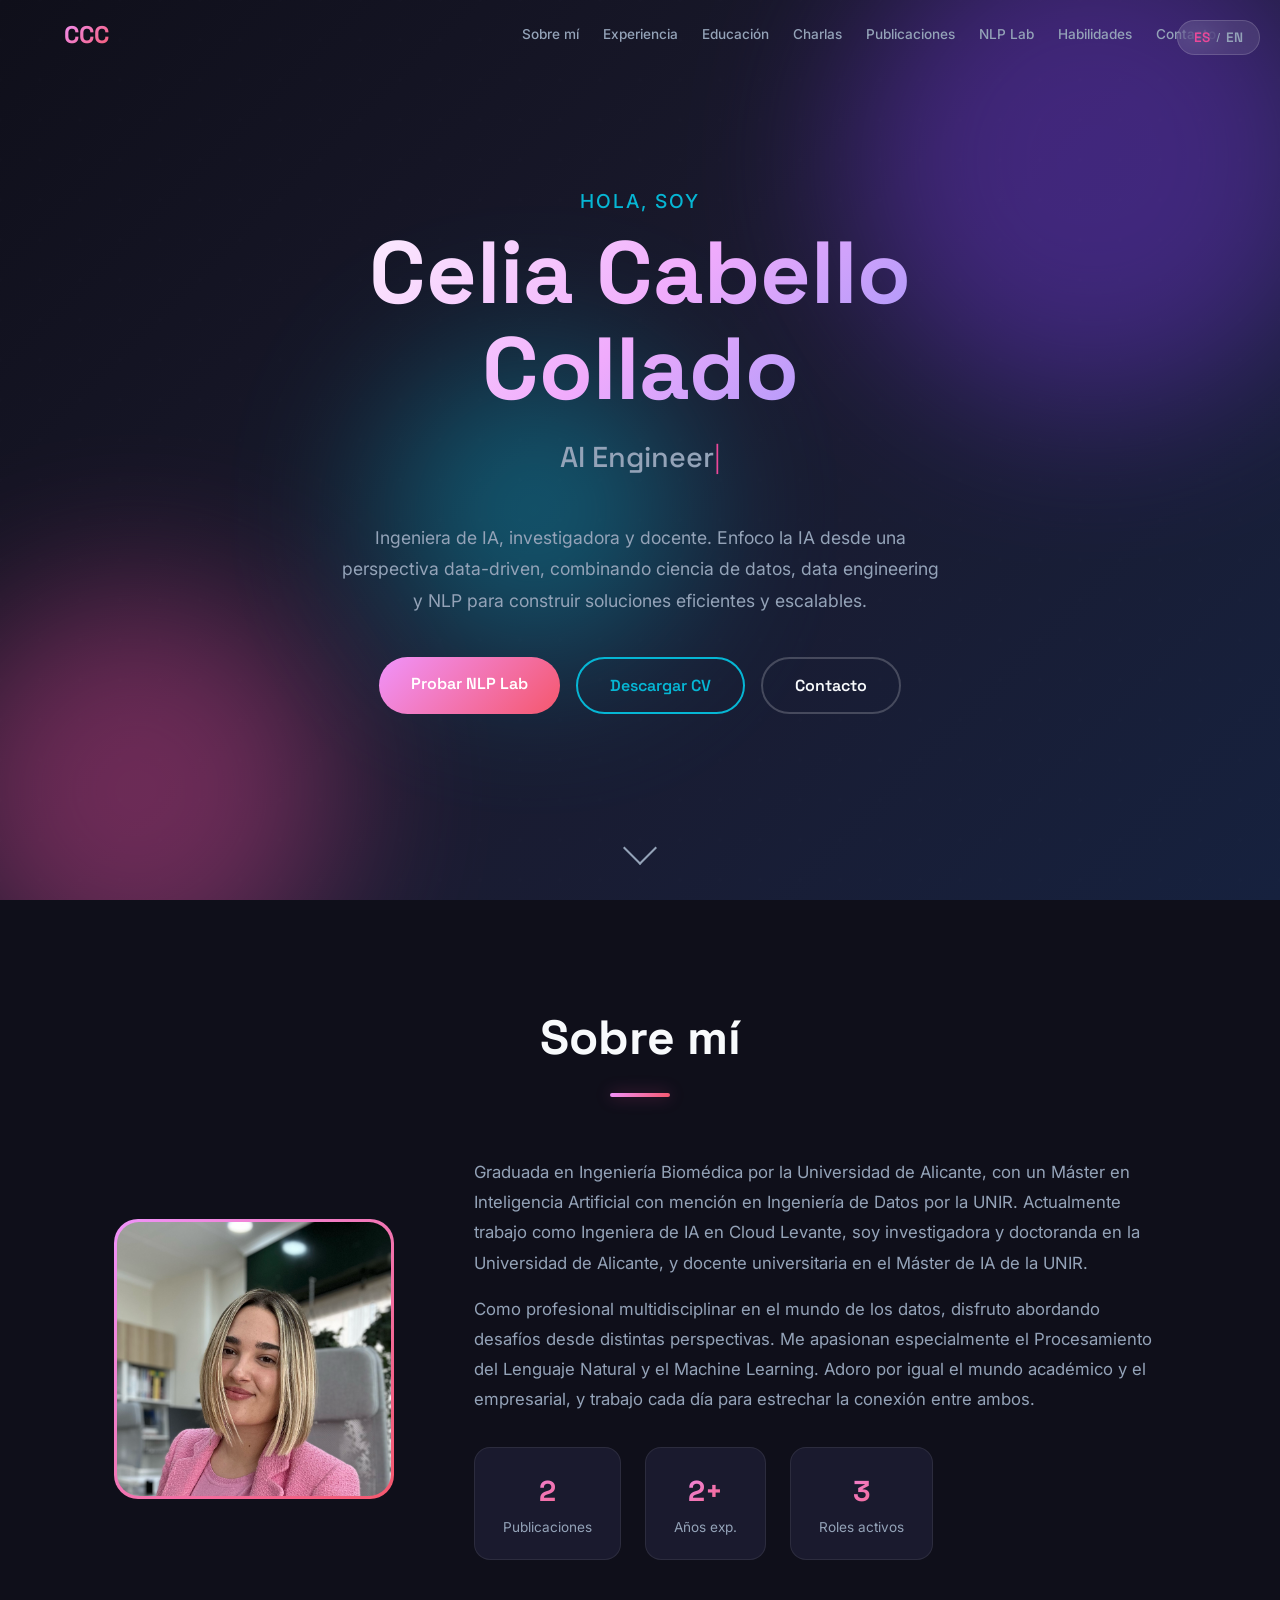
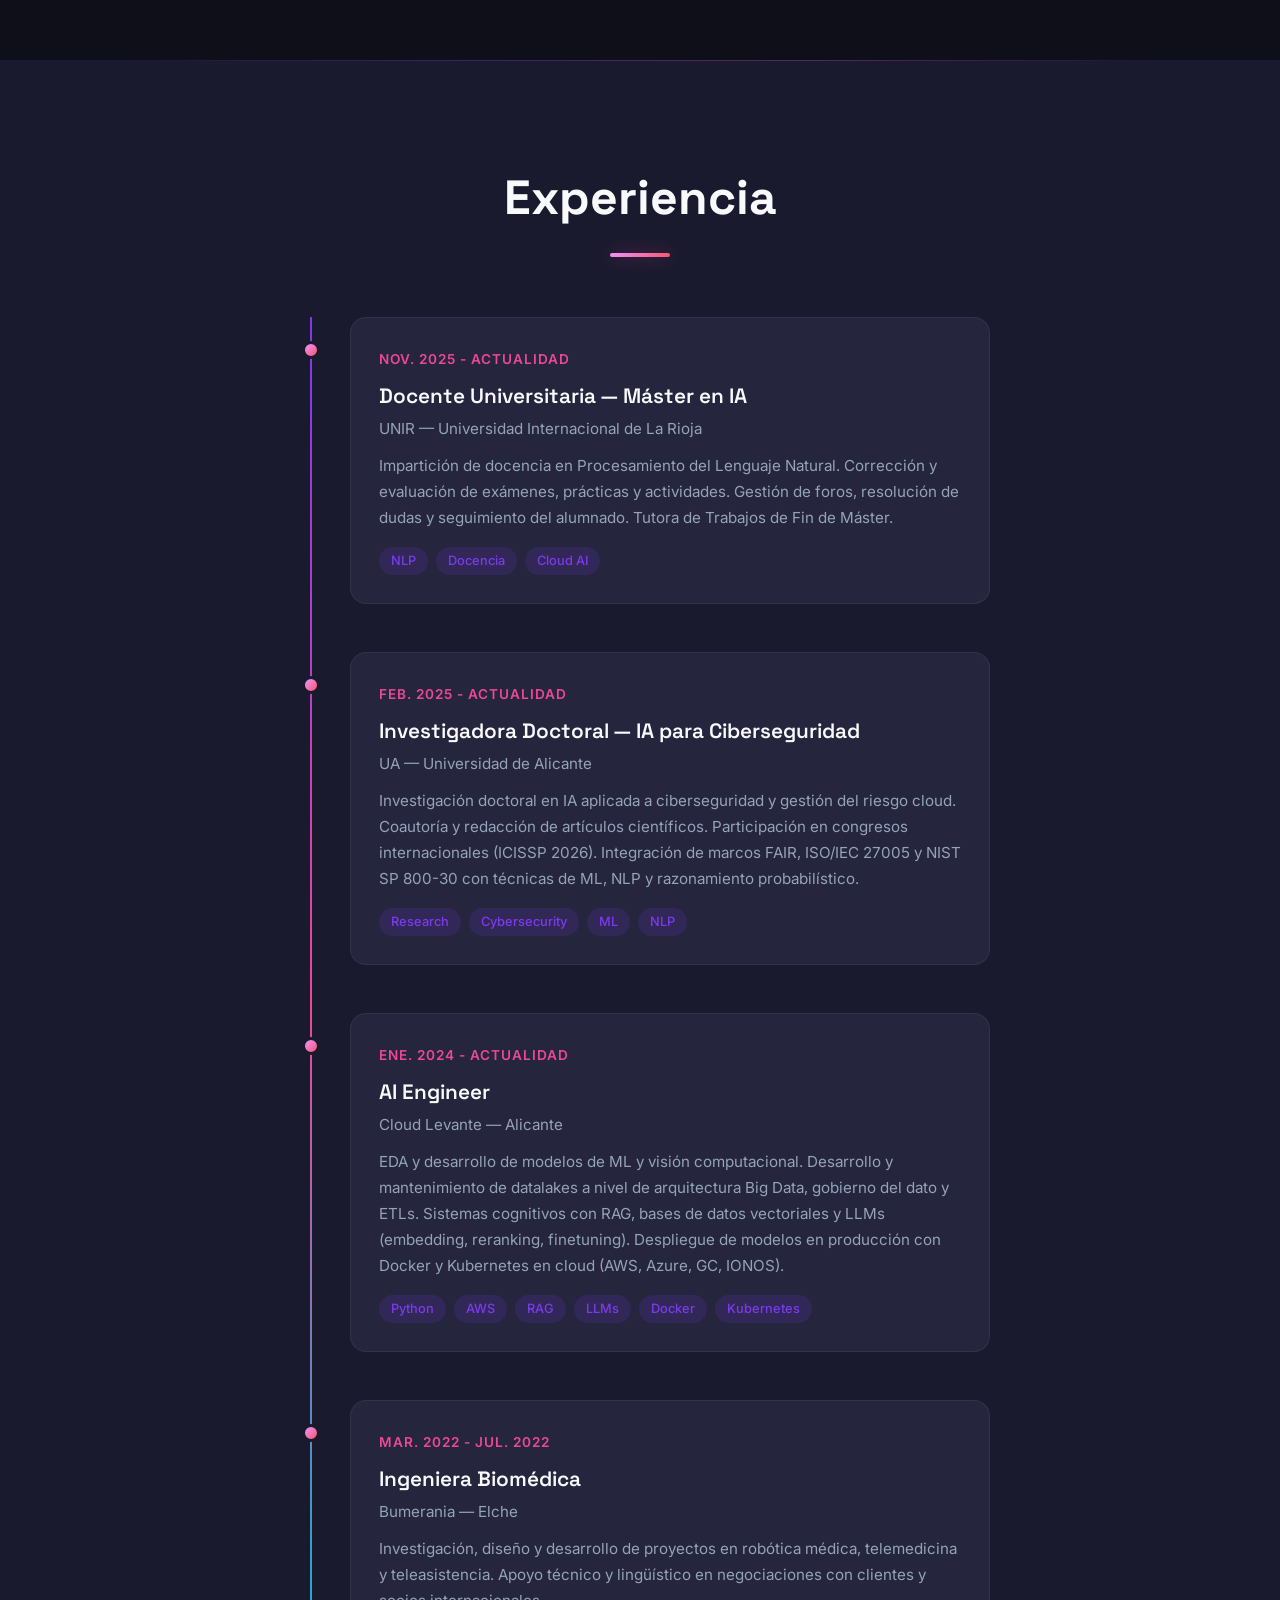
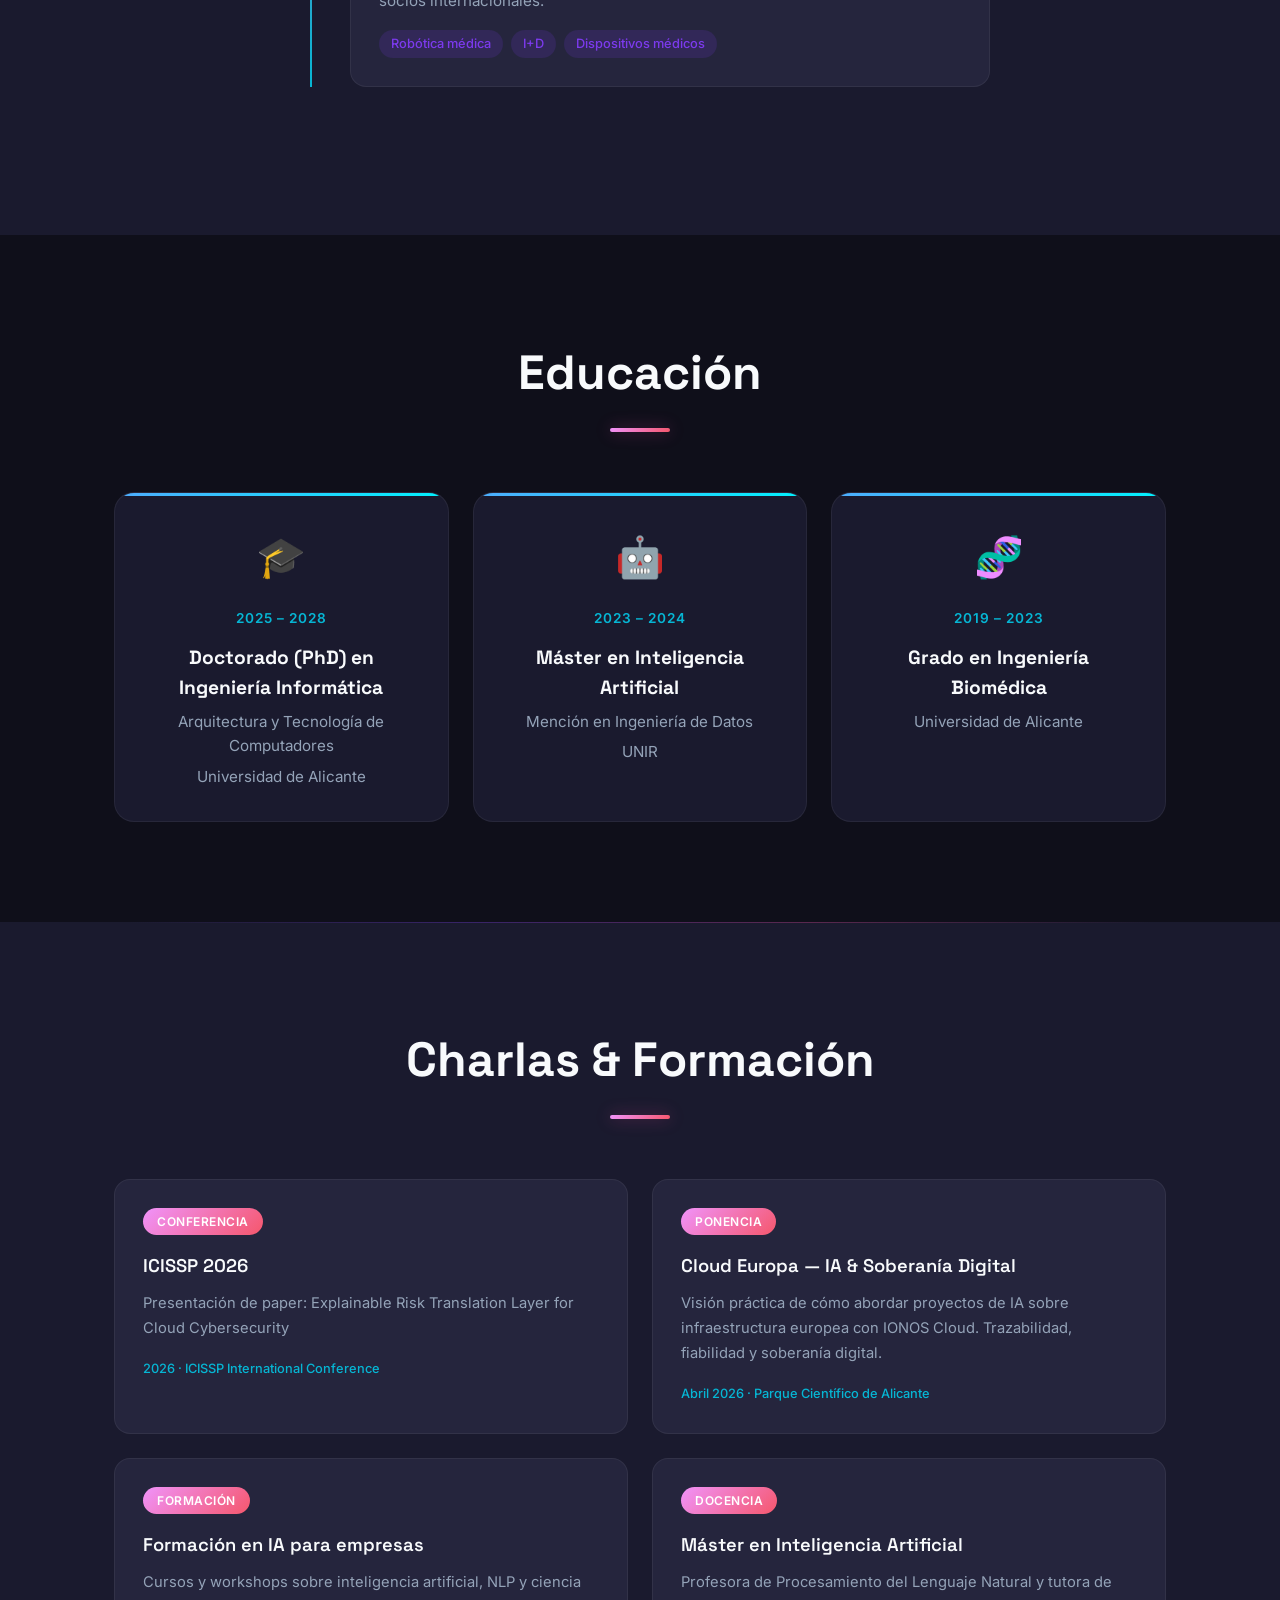
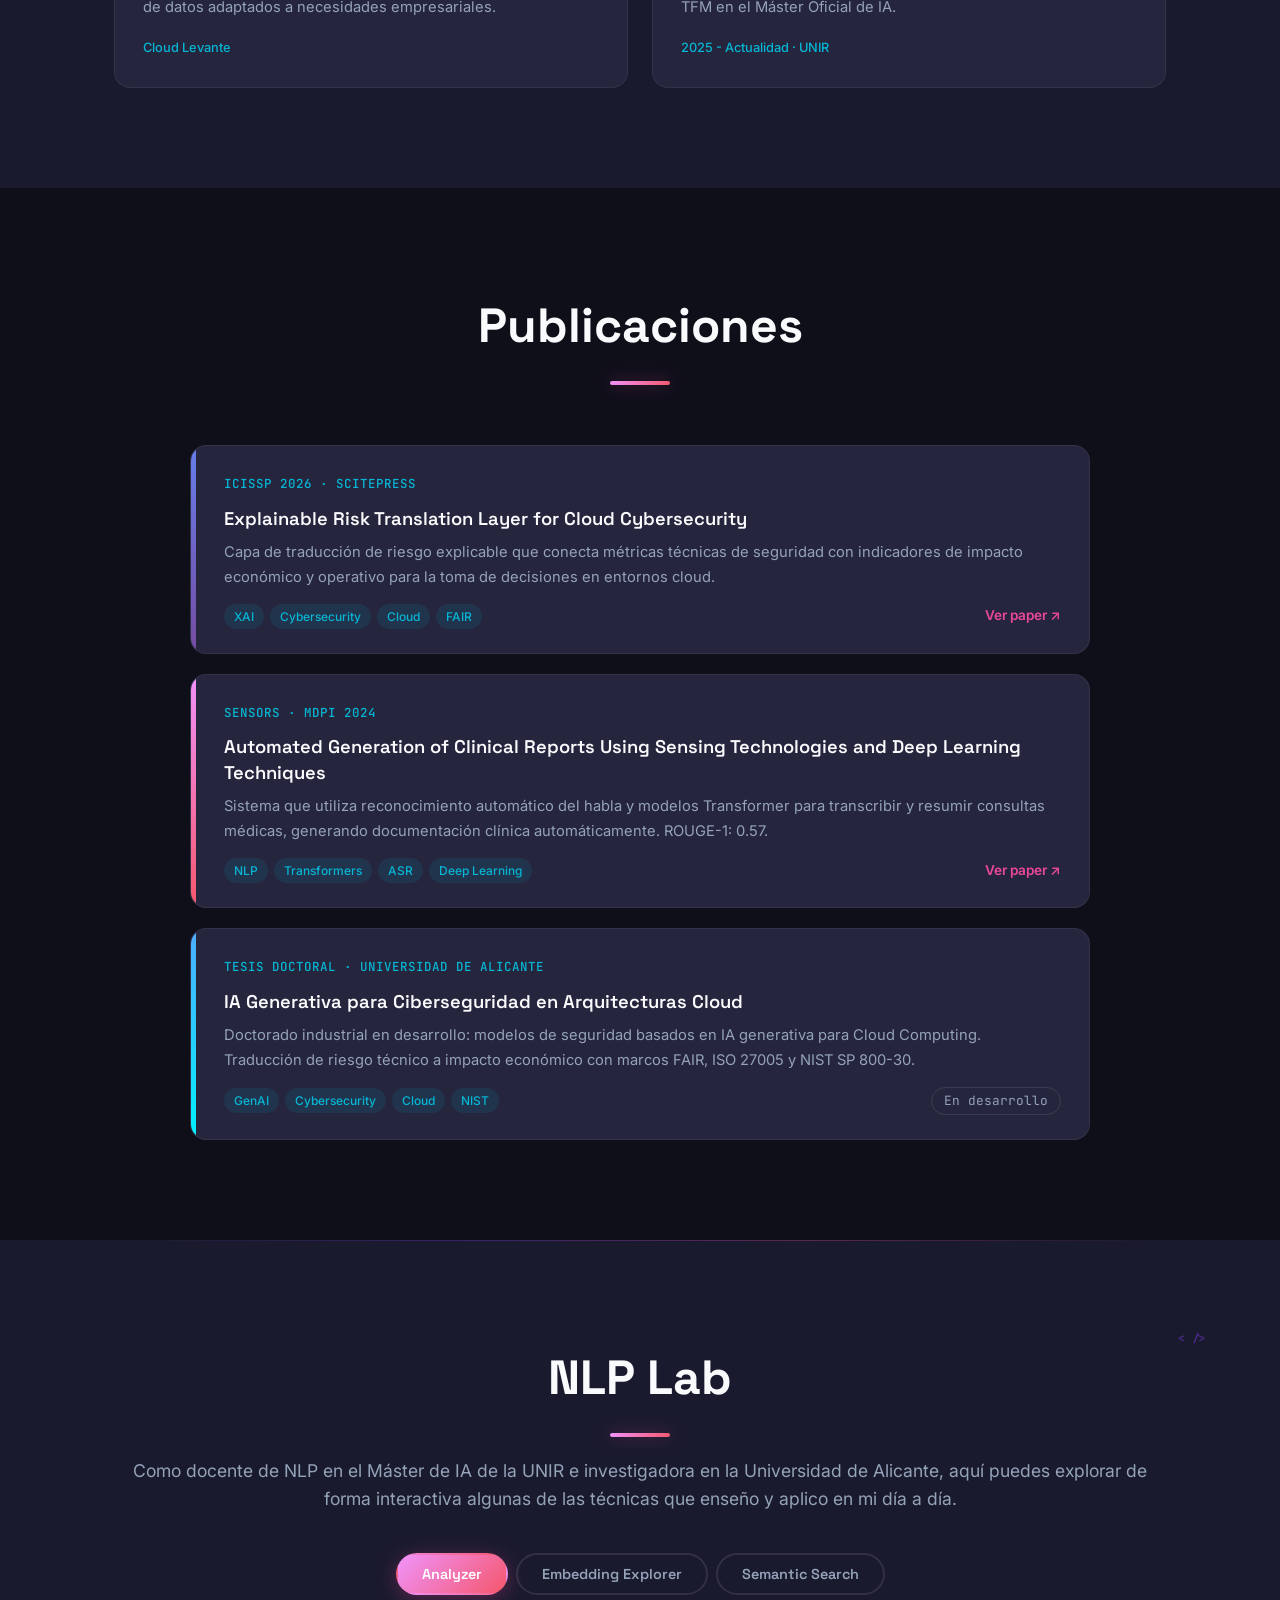
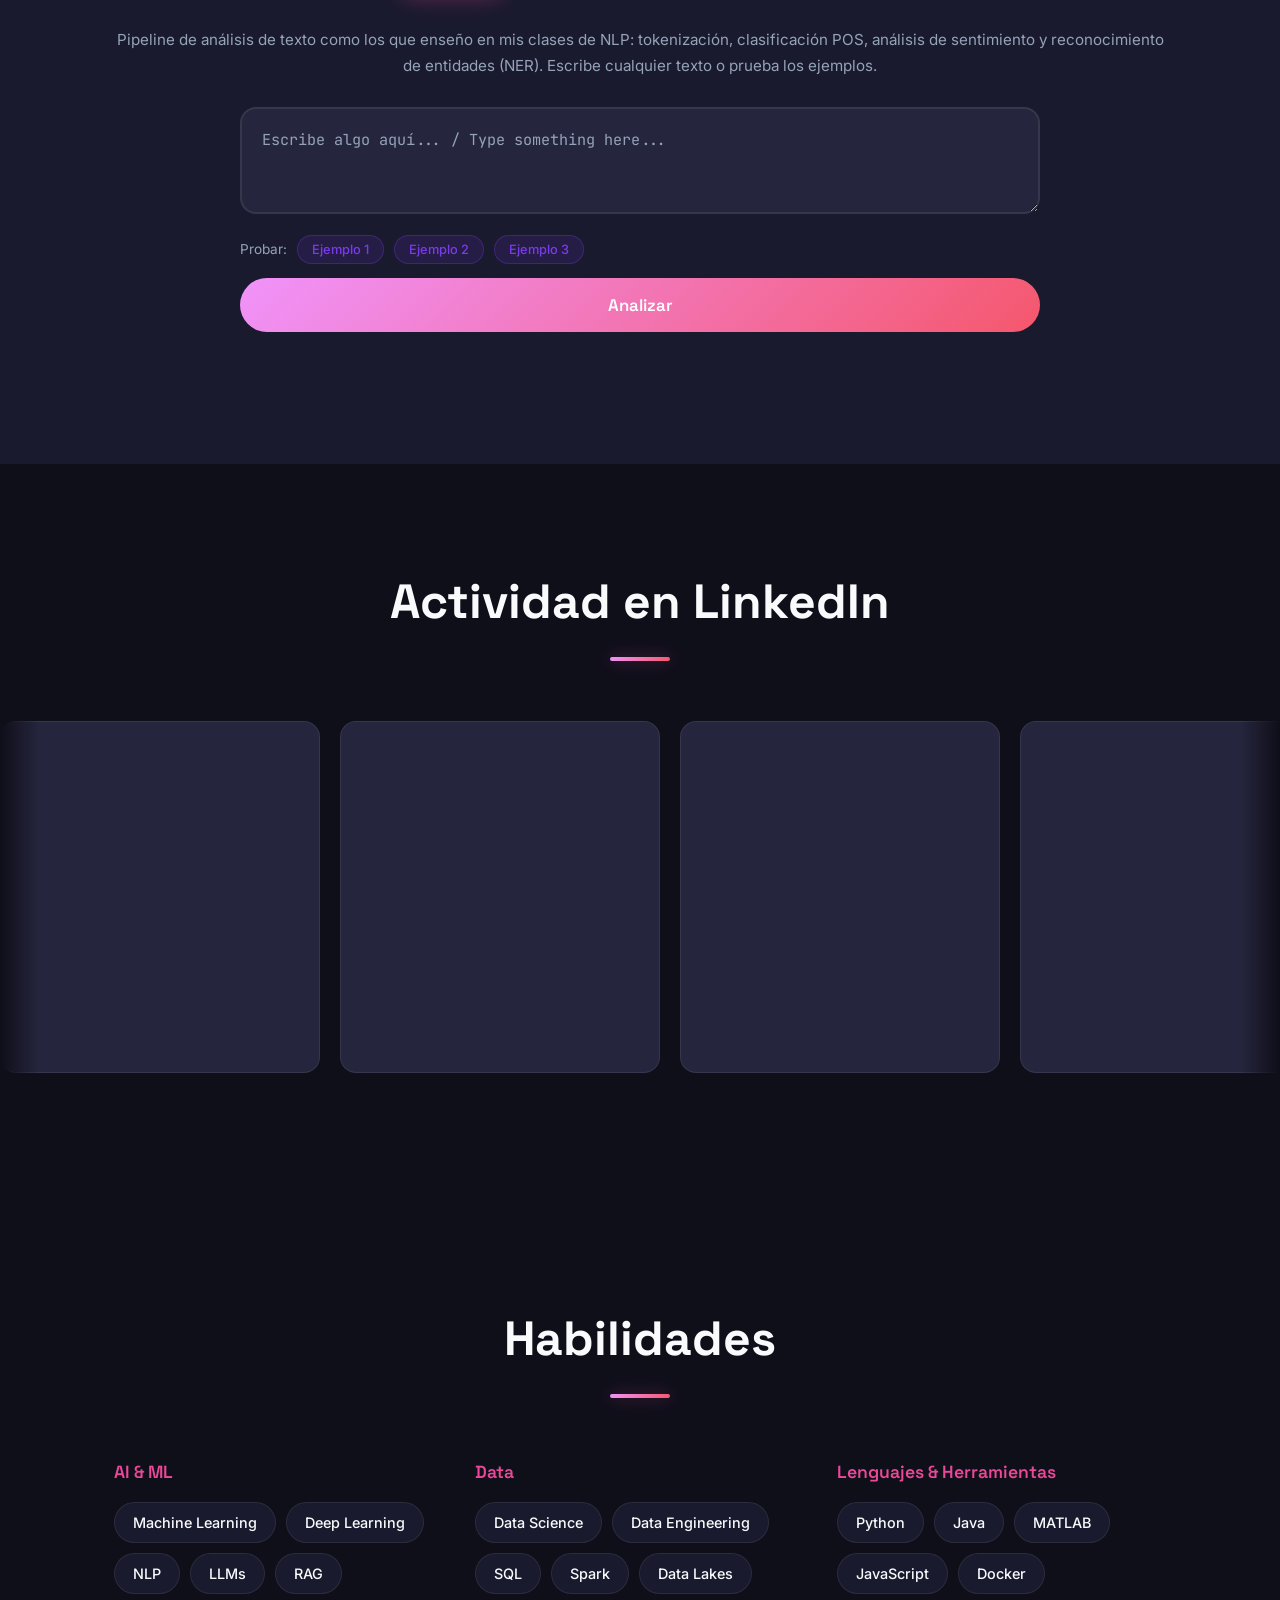
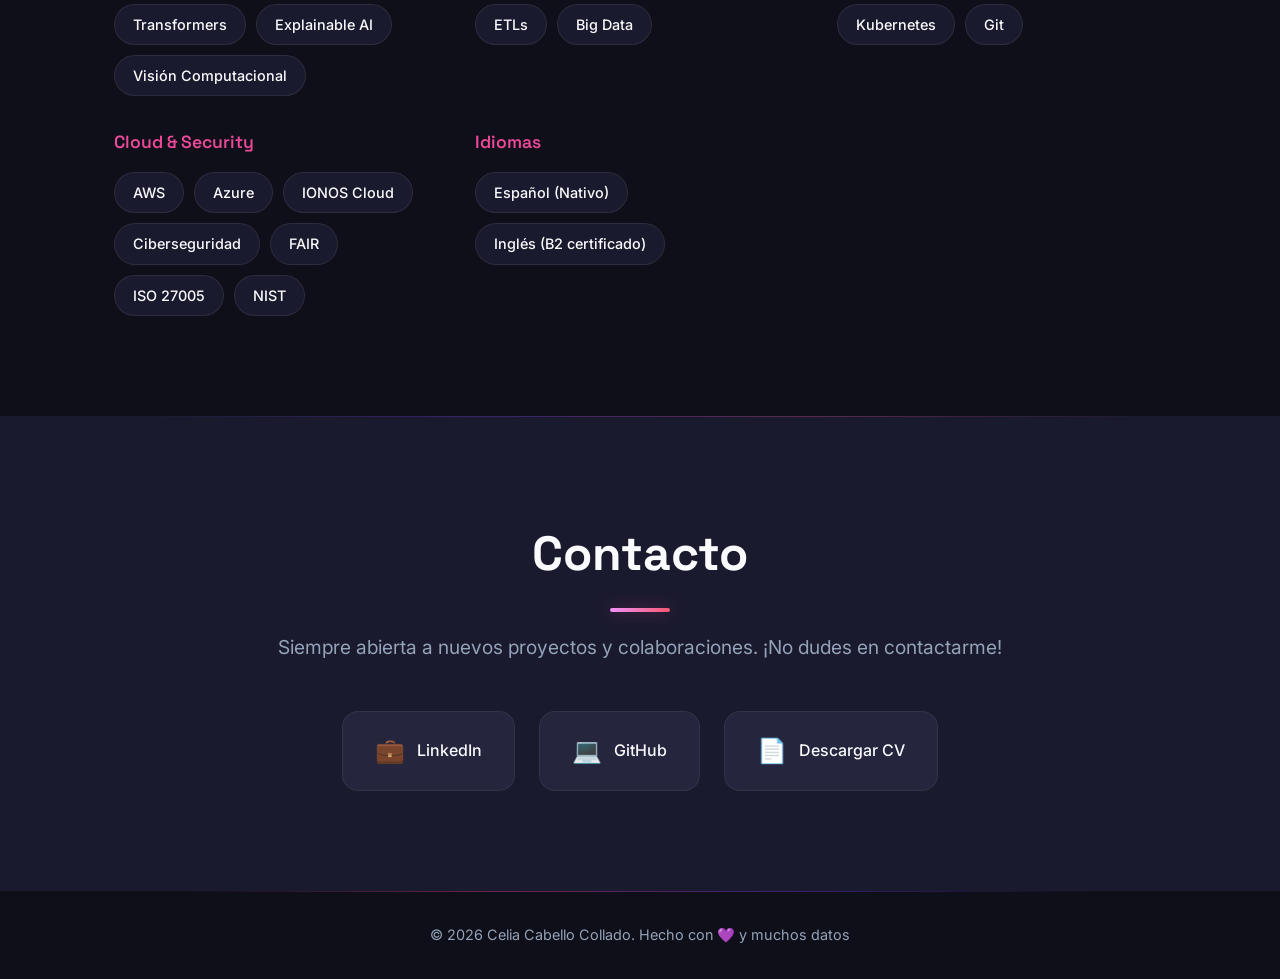
==== index.html @ 73edefe4 "NLP Lab descriptions linked to CV + Download CV button - NLP Lab subtitle: connects demos to NLP tea" ====
<!DOCTYPE html>
<html lang="es">
<head>
    <meta charset="UTF-8">
    <meta name="viewport" content="width=device-width, initial-scale=1.0">
    <title>Celia Cabello Collado | AI Engineer & Researcher</title>
    <link rel="stylesheet" href="styles.css">
    <link rel="preconnect" href="https://fonts.googleapis.com">
    <link href="https://fonts.googleapis.com/css2?family=Space+Grotesk:wght@400;500;600;700&family=Inter:wght@300;400;500;600&family=JetBrains+Mono:wght@400;500&display=swap" rel="stylesheet">
</head>
<body>
    <!-- Language Toggle -->
    <button class="lang-toggle" id="langToggle" aria-label="Switch language">
        <span class="lang-option active" data-lang="es">ES</span>
        <span class="lang-divider">/</span>
        <span class="lang-option" data-lang="en">EN</span>
    </button>

    <!-- Navigation -->
    <nav class="nav" id="nav">
        <div class="nav-inner">
            <a href="#" class="nav-logo">CCC</a>
            <div class="nav-links">
                <a href="#about" data-es="Sobre mí" data-en="About">Sobre mí</a>
                <a href="#experience" data-es="Experiencia" data-en="Experience">Experiencia</a>
                <a href="#education" data-es="Educación" data-en="Education">Educación</a>
                <a href="#talks" data-es="Charlas" data-en="Talks">Charlas</a>
                <a href="#publications" data-es="Publicaciones" data-en="Publications">Publicaciones</a>
                <a href="#nlp-lab" data-es="NLP Lab" data-en="NLP Lab">NLP Lab</a>
                <a href="#skills" data-es="Habilidades" data-en="Skills">Habilidades</a>
                <a href="#contact" data-es="Contacto" data-en="Contact">Contacto</a>
            </div>
            <button class="nav-menu-btn" id="menuBtn" aria-label="Menu">
                <span></span><span></span><span></span>
            </button>
        </div>
    </nav>

    <!-- Hero Section -->
    <header class="hero" id="hero">
        <div class="hero-bg">
            <div class="blob blob-1"></div>
            <div class="blob blob-2"></div>
            <div class="blob blob-3"></div>
            <canvas id="heroGrid" class="hero-grid-canvas"></canvas>
        </div>
        <div class="hero-content">
            <p class="hero-greeting" data-es="Hola, soy" data-en="Hi, I'm">Hola, soy</p>
            <h1 class="hero-name">Celia Cabello Collado</h1>
            <h2 class="hero-title">
                <span id="typewriter"></span><span class="typewriter-cursor">|</span>
            </h2>
            <p class="hero-desc" data-es="Ingeniera de IA, investigadora y docente. Enfoco la IA desde una perspectiva data-driven, combinando ciencia de datos, data engineering y NLP para construir soluciones eficientes y escalables." data-en="AI Engineer, researcher and lecturer. I approach AI from a data-driven perspective, combining data science, data engineering and NLP to build efficient and scalable solutions.">Ingeniera de IA, investigadora y docente. Enfoco la IA desde una perspectiva data-driven, combinando ciencia de datos, data engineering y NLP para construir soluciones eficientes y escalables.</p>
            <div class="hero-cta">
                <a href="#nlp-lab" class="btn btn-primary" data-es="Probar NLP Lab" data-en="Try NLP Lab">Probar NLP Lab</a>
                <a href="docs/cv_CeliaCabello.pdf" target="_blank" class="btn btn-outline btn-cv" data-es="Descargar CV" data-en="Download CV">Descargar CV</a>
                <a href="#contact" class="btn btn-outline" data-es="Contacto" data-en="Contact me">Contacto</a>
            </div>
        </div>
        <div class="scroll-indicator">
            <div class="scroll-arrow"></div>
        </div>
    </header>

    <!-- About Section -->
    <section class="section" id="about">
        <div class="container">
            <h2 class="section-title" data-es="Sobre mí" data-en="About me">Sobre mí</h2>
            <div class="about-grid">
                <div class="about-image">
                    <div class="about-photo-wrapper">
                        <img src="img/profile.jpg" alt="Celia Cabello Collado" class="about-photo">
                    </div>
                </div>
                <div class="about-text">
                    <p data-es="Graduada en Ingeniería Biomédica por la Universidad de Alicante, con un Máster en Inteligencia Artificial con mención en Ingeniería de Datos por la UNIR. Actualmente trabajo como Ingeniera de IA en Cloud Levante, soy investigadora y doctoranda en la Universidad de Alicante, y docente universitaria en el Máster de IA de la UNIR." data-en="Graduated in Biomedical Engineering from the University of Alicante, with a Master's in Artificial Intelligence specializing in Data Engineering from UNIR. Currently working as an AI Engineer at Cloud Levante, while being a doctoral researcher at the University of Alicante and a university lecturer in UNIR's Master's in AI.">Graduada en Ingeniería Biomédica por la Universidad de Alicante, con un Máster en Inteligencia Artificial con mención en Ingeniería de Datos por la UNIR. Actualmente trabajo como Ingeniera de IA en Cloud Levante, soy investigadora y doctoranda en la Universidad de Alicante, y docente universitaria en el Máster de IA de la UNIR.</p>
                    <p data-es="Como profesional multidisciplinar en el mundo de los datos, disfruto abordando desafíos desde distintas perspectivas. Me apasionan especialmente el Procesamiento del Lenguaje Natural y el Machine Learning. Adoro por igual el mundo académico y el empresarial, y trabajo cada día para estrechar la conexión entre ambos." data-en="As a multidisciplinary professional in the data world, I enjoy tackling challenges from different perspectives. I'm especially passionate about Natural Language Processing and Machine Learning. I love both academia and industry equally, and work every day to strengthen the connection between them.">Como profesional multidisciplinar en el mundo de los datos, disfruto abordando desafíos desde distintas perspectivas. Me apasionan especialmente el Procesamiento del Lenguaje Natural y el Machine Learning. Adoro por igual el mundo académico y el empresarial, y trabajo cada día para estrechar la conexión entre ambos.</p>
                    <div class="about-stats">
                        <div class="stat-card">
                            <span class="stat-number">2</span>
                            <span class="stat-label" data-es="Publicaciones" data-en="Publications">Publicaciones</span>
                        </div>
                        <div class="stat-card">
                            <span class="stat-number">2+</span>
                            <span class="stat-label" data-es="Años exp." data-en="Years exp.">Años exp.</span>
                        </div>
                        <div class="stat-card">
                            <span class="stat-number">3</span>
                            <span class="stat-label" data-es="Roles activos" data-en="Active roles">Roles activos</span>
                        </div>
                    </div>
                </div>
            </div>
        </div>
    </section>

    <!-- Experience Section -->
    <section class="section section-alt" id="experience">
        <div class="container">
            <h2 class="section-title" data-es="Experiencia" data-en="Experience">Experiencia</h2>
            <div class="timeline">
                <div class="timeline-item">
                    <div class="timeline-dot"></div>
                    <div class="timeline-card">
                        <span class="timeline-date">nov. 2025 - <span data-es="Actualidad" data-en="Present">Actualidad</span></span>
                        <h3 data-es="Docente Universitaria — Máster en IA" data-en="University Lecturer — Master's in AI">Docente Universitaria — Máster en IA</h3>
                        <h4>UNIR — Universidad Internacional de La Rioja</h4>
                        <p data-es="Impartición de docencia en Procesamiento del Lenguaje Natural. Corrección y evaluación de exámenes, prácticas y actividades. Gestión de foros, resolución de dudas y seguimiento del alumnado. Tutora de Trabajos de Fin de Máster." data-en="Teaching Natural Language Processing. Grading exams, assignments and activities. Forum management, student support and follow-up. Master's thesis tutor.">Impartición de docencia en Procesamiento del Lenguaje Natural. Corrección y evaluación de exámenes, prácticas y actividades. Gestión de foros, resolución de dudas y seguimiento del alumnado. Tutora de Trabajos de Fin de Máster.</p>
                        <div class="timeline-tags">
                            <span>NLP</span><span data-es="Docencia" data-en="Teaching">Docencia</span><span>Cloud AI</span>
                        </div>
                    </div>
                </div>
                <div class="timeline-item">
                    <div class="timeline-dot"></div>
                    <div class="timeline-card">
                        <span class="timeline-date">feb. 2025 - <span data-es="Actualidad" data-en="Present">Actualidad</span></span>
                        <h3 data-es="Investigadora Doctoral — IA para Ciberseguridad" data-en="Doctoral Researcher — AI for Cybersecurity">Investigadora Doctoral — IA para Ciberseguridad</h3>
                        <h4>UA — Universidad de Alicante</h4>
                        <p data-es="Investigación doctoral en IA aplicada a ciberseguridad y gestión del riesgo cloud. Coautoría y redacción de artículos científicos. Participación en congresos internacionales (ICISSP 2026). Integración de marcos FAIR, ISO/IEC 27005 y NIST SP 800-30 con técnicas de ML, NLP y razonamiento probabilístico." data-en="Doctoral research in AI applied to cybersecurity and cloud risk management. Co-authoring and writing scientific papers. Participation in international conferences (ICISSP 2026). Integration of FAIR, ISO/IEC 27005 and NIST SP 800-30 frameworks with ML, NLP and probabilistic reasoning.">Investigación doctoral en IA aplicada a ciberseguridad y gestión del riesgo cloud. Coautoría y redacción de artículos científicos. Participación en congresos internacionales (ICISSP 2026). Integración de marcos FAIR, ISO/IEC 27005 y NIST SP 800-30 con técnicas de ML, NLP y razonamiento probabilístico.</p>
                        <div class="timeline-tags">
                            <span>Research</span><span>Cybersecurity</span><span>ML</span><span>NLP</span>
                        </div>
                    </div>
                </div>
                <div class="timeline-item">
                    <div class="timeline-dot"></div>
                    <div class="timeline-card">
                        <span class="timeline-date">ene. 2024 - <span data-es="Actualidad" data-en="Present">Actualidad</span></span>
                        <h3>AI Engineer</h3>
                        <h4>Cloud Levante — Alicante</h4>
                        <p data-es="EDA y desarrollo de modelos de ML y visión computacional. Desarrollo y mantenimiento de datalakes a nivel de arquitectura Big Data, gobierno del dato y ETLs. Sistemas cognitivos con RAG, bases de datos vectoriales y LLMs (embedding, reranking, finetuning). Despliegue de modelos en producción con Docker y Kubernetes en cloud (AWS, Azure, GC, IONOS)." data-en="EDA and development of ML and computer vision models. Development and maintenance of datalakes at Big Data architecture level, data governance and ETLs. Cognitive systems with RAG, vector databases and LLMs (embedding, reranking, finetuning). Model deployment in production with Docker and Kubernetes on cloud (AWS, Azure, GC, IONOS).">EDA y desarrollo de modelos de ML y visión computacional. Desarrollo y mantenimiento de datalakes a nivel de arquitectura Big Data, gobierno del dato y ETLs. Sistemas cognitivos con RAG, bases de datos vectoriales y LLMs (embedding, reranking, finetuning). Despliegue de modelos en producción con Docker y Kubernetes en cloud (AWS, Azure, GC, IONOS).</p>
                        <div class="timeline-tags">
                            <span>Python</span><span>AWS</span><span>RAG</span><span>LLMs</span><span>Docker</span><span>Kubernetes</span>
                        </div>
                    </div>
                </div>
                <div class="timeline-item">
                    <div class="timeline-dot"></div>
                    <div class="timeline-card">
                        <span class="timeline-date">mar. 2022 - jul. 2022</span>
                        <h3 data-es="Ingeniera Biomédica" data-en="Biomedical Engineer">Ingeniera Biomédica</h3>
                        <h4>Bumerania — Elche</h4>
                        <p data-es="Investigación, diseño y desarrollo de proyectos en robótica médica, telemedicina y teleasistencia. Apoyo técnico y lingüístico en negociaciones con clientes y socios internacionales." data-en="Research, design and development of projects in medical robotics, telemedicine and teleassistance. Technical and linguistic support in negotiations with international clients and partners.">Investigación, diseño y desarrollo de proyectos en robótica médica, telemedicina y teleasistencia. Apoyo técnico y lingüístico en negociaciones con clientes y socios internacionales.</p>
                        <div class="timeline-tags">
                            <span data-es="Robótica médica" data-en="Medical Robotics">Robótica médica</span><span>I+D</span><span data-es="Dispositivos médicos" data-en="Medical Devices">Dispositivos médicos</span>
                        </div>
                    </div>
                </div>
            </div>
        </div>
    </section>

    <!-- Education Section -->
    <section class="section" id="education">
        <div class="container">
            <h2 class="section-title" data-es="Educación" data-en="Education">Educación</h2>
            <div class="education-grid">
                <div class="edu-card">
                    <div class="edu-icon">🎓</div>
                    <span class="edu-date">2025 – 2028</span>
                    <h3 data-es="Doctorado (PhD) en Ingeniería Informática" data-en="PhD in Computer Engineering">Doctorado (PhD) en Ingeniería Informática</h3>
                    <h4 data-es="Arquitectura y Tecnología de Computadores" data-en="Computer Architecture and Technology">Arquitectura y Tecnología de Computadores</h4>
                    <h4>Universidad de Alicante</h4>
                </div>
                <div class="edu-card">
                    <div class="edu-icon">🤖</div>
                    <span class="edu-date">2023 – 2024</span>
                    <h3 data-es="Máster en Inteligencia Artificial" data-en="Master's in Artificial Intelligence">Máster en Inteligencia Artificial</h3>
                    <h4 data-es="Mención en Ingeniería de Datos" data-en="Specialization in Data Engineering">Mención en Ingeniería de Datos</h4>
                    <h4>UNIR</h4>
                </div>
                <div class="edu-card">
                    <div class="edu-icon">🧬</div>
                    <span class="edu-date">2019 – 2023</span>
                    <h3 data-es="Grado en Ingeniería Biomédica" data-en="Degree in Biomedical Engineering">Grado en Ingeniería Biomédica</h3>
                    <h4>Universidad de Alicante</h4>
                </div>
            </div>
        </div>
    </section>

    <!-- Talks & Conferences Section -->
    <section class="section section-alt" id="talks">
        <div class="container">
            <h2 class="section-title" data-es="Charlas & Formación" data-en="Talks & Training">Charlas & Formación</h2>
            <div class="talks-grid">
                <div class="talk-card">
                    <div class="talk-type" data-es="Conferencia" data-en="Conference">Conferencia</div>
                    <h3>ICISSP 2026</h3>
                    <p class="talk-topic" data-es="Presentación de paper: Explainable Risk Translation Layer for Cloud Cybersecurity" data-en="Paper presentation: Explainable Risk Translation Layer for Cloud Cybersecurity">Presentación de paper: Explainable Risk Translation Layer for Cloud Cybersecurity</p>
                    <span class="talk-meta">2026 · ICISSP International Conference</span>
                </div>
                <div class="talk-card">
                    <div class="talk-type" data-es="Ponencia" data-en="Speaker">Ponencia</div>
                    <h3 data-es="Cloud Europa — IA & Soberanía Digital" data-en="Cloud Europa — AI & Digital Sovereignty">Cloud Europa — IA & Soberanía Digital</h3>
                    <p class="talk-topic" data-es="Visión práctica de cómo abordar proyectos de IA sobre infraestructura europea con IONOS Cloud. Trazabilidad, fiabilidad y soberanía digital." data-en="Practical vision on how to approach AI projects on European infrastructure with IONOS Cloud. Traceability, reliability and digital sovereignty.">Visión práctica de cómo abordar proyectos de IA sobre infraestructura europea con IONOS Cloud. Trazabilidad, fiabilidad y soberanía digital.</p>
                    <span class="talk-meta">Abril 2026 · Parque Científico de Alicante</span>
                </div>
                <div class="talk-card">
                    <div class="talk-type" data-es="Formación" data-en="Training">Formación</div>
                    <h3 data-es="Formación en IA para empresas" data-en="AI Training for companies">Formación en IA para empresas</h3>
                    <p class="talk-topic" data-es="Cursos y workshops sobre inteligencia artificial, NLP y ciencia de datos adaptados a necesidades empresariales." data-en="Courses and workshops on artificial intelligence, NLP and data science tailored to business needs.">Cursos y workshops sobre inteligencia artificial, NLP y ciencia de datos adaptados a necesidades empresariales.</p>
                    <span class="talk-meta">Cloud Levante</span>
                </div>
                <div class="talk-card">
                    <div class="talk-type" data-es="Docencia" data-en="Teaching">Docencia</div>
                    <h3 data-es="Máster en Inteligencia Artificial" data-en="Master's in Artificial Intelligence">Máster en Inteligencia Artificial</h3>
                    <p class="talk-topic" data-es="Profesora de Procesamiento del Lenguaje Natural y tutora de TFM en el Máster Oficial de IA." data-en="Professor of Natural Language Processing and Master's thesis tutor in the Official Master's in AI.">Profesora de Procesamiento del Lenguaje Natural y tutora de TFM en el Máster Oficial de IA.</p>
                    <span class="talk-meta">2025 - <span data-es="Actualidad" data-en="Present">Actualidad</span> · UNIR</span>
                </div>
            </div>
        </div>
    </section>

    <!-- Publications Section -->
    <section class="section" id="publications">
        <div class="container">
            <h2 class="section-title" data-es="Publicaciones" data-en="Publications">Publicaciones</h2>
            <div class="pub-list">
                <a href="https://www.scitepress.org/PublicationsDetail.aspx?ID=pseRlzwrcRo=&t=1" target="_blank" class="pub-card">
                    <div class="pub-accent" style="background: linear-gradient(180deg, #667eea, #764ba2);"></div>
                    <div class="pub-content">
                        <span class="pub-venue">ICISSP 2026 &middot; SCITEPRESS</span>
                        <h3>Explainable Risk Translation Layer for Cloud Cybersecurity</h3>
                        <p data-es="Capa de traducción de riesgo explicable que conecta métricas técnicas de seguridad con indicadores de impacto económico y operativo para la toma de decisiones en entornos cloud." data-en="Explainable risk translation layer bridging technical security metrics and business-oriented impact metrics for better cybersecurity decision-making in cloud environments.">Capa de traducción de riesgo explicable que conecta métricas técnicas de seguridad con indicadores de impacto económico y operativo para la toma de decisiones en entornos cloud.</p>
                        <div class="pub-meta">
                            <div class="pub-tags"><span>XAI</span><span>Cybersecurity</span><span>Cloud</span><span>FAIR</span></div>
                            <span class="pub-link" data-es="Ver paper ↗" data-en="View paper ↗">Ver paper ↗</span>
                        </div>
                    </div>
                </a>
                <a href="https://doi.org/10.3390/s24092751" target="_blank" class="pub-card">
                    <div class="pub-accent" style="background: linear-gradient(180deg, #f093fb, #f5576c);"></div>
                    <div class="pub-content">
                        <span class="pub-venue">Sensors &middot; MDPI 2024</span>
                        <h3>Automated Generation of Clinical Reports Using Sensing Technologies and Deep Learning Techniques</h3>
                        <p data-es="Sistema que utiliza reconocimiento automático del habla y modelos Transformer para transcribir y resumir consultas médicas, generando documentación clínica automáticamente. ROUGE-1: 0.57." data-en="System using automatic speech recognition and Transformer models to transcribe and summarize medical consultations, generating clinical documentation. ROUGE-1: 0.57.">Sistema que utiliza reconocimiento automático del habla y modelos Transformer para transcribir y resumir consultas médicas, generando documentación clínica automáticamente. ROUGE-1: 0.57.</p>
                        <div class="pub-meta">
                            <div class="pub-tags"><span>NLP</span><span>Transformers</span><span>ASR</span><span>Deep Learning</span></div>
                            <span class="pub-link" data-es="Ver paper ↗" data-en="View paper ↗">Ver paper ↗</span>
                        </div>
                    </div>
                </a>
                <div class="pub-card pub-card-wip">
                    <div class="pub-accent" style="background: linear-gradient(180deg, #4facfe, #00f2fe);"></div>
                    <div class="pub-content">
                        <span class="pub-venue"><span data-es="Tesis Doctoral" data-en="PhD Thesis">Tesis Doctoral</span> &middot; Universidad de Alicante</span>
                        <h3 data-es="IA Generativa para Ciberseguridad en Arquitecturas Cloud" data-en="Generative AI for Cybersecurity in Cloud Architectures">IA Generativa para Ciberseguridad en Arquitecturas Cloud</h3>
                        <p data-es="Doctorado industrial en desarrollo: modelos de seguridad basados en IA generativa para Cloud Computing. Traducción de riesgo técnico a impacto económico con marcos FAIR, ISO 27005 y NIST SP 800-30." data-en="Industrial PhD in progress: generative AI security models for Cloud Computing. Technical risk to economic impact translation using FAIR, ISO 27005 and NIST SP 800-30 frameworks.">Doctorado industrial en desarrollo: modelos de seguridad basados en IA generativa para Cloud Computing. Traducción de riesgo técnico a impacto económico con marcos FAIR, ISO 27005 y NIST SP 800-30.</p>
                        <div class="pub-meta">
                            <div class="pub-tags"><span>GenAI</span><span>Cybersecurity</span><span>Cloud</span><span>NIST</span></div>
                            <span class="pub-status" data-es="En desarrollo" data-en="In progress">En desarrollo</span>
                        </div>
                    </div>
                </div>
            </div>
        </div>
    </section>

    <!-- NLP Lab Section -->
    <section class="section section-alt" id="nlp-lab">
        <div class="container">
            <h2 class="section-title">NLP Lab</h2>
            <p class="nlp-subtitle" data-es="Como docente de NLP en el Máster de IA de la UNIR e investigadora en la Universidad de Alicante, aquí puedes explorar de forma interactiva algunas de las técnicas que enseño y aplico en mi día a día." data-en="As an NLP lecturer in UNIR's Master in AI and researcher at the University of Alicante, here you can interactively explore some of the techniques I teach and apply in my daily work.">Como docente de NLP en el Máster de IA de la UNIR e investigadora en la Universidad de Alicante, aquí puedes explorar de forma interactiva algunas de las técnicas que enseño y aplico en mi día a día.</p>

            <!-- Tabs -->
            <div class="lab-tabs">
                <button class="lab-tab active" data-tab="analyzer" data-es="Analyzer" data-en="Analyzer">Analyzer</button>
                <button class="lab-tab" data-tab="embeddings" data-es="Embedding Explorer" data-en="Embedding Explorer">Embedding Explorer</button>
                <button class="lab-tab" data-tab="search" data-es="Semantic Search" data-en="Semantic Search">Semantic Search</button>
            </div>

            <!-- Tab 1: Analyzer -->
            <div class="lab-panel active" id="panel-analyzer">
                <p class="panel-desc" data-es="Pipeline de análisis de texto como los que enseño en mis clases de NLP: tokenización, clasificación POS, análisis de sentimiento y reconocimiento de entidades (NER). Escribe cualquier texto o prueba los ejemplos." data-en="Text analysis pipeline like the ones I teach in my NLP classes: tokenization, POS classification, sentiment analysis and Named Entity Recognition (NER). Type any text or try the examples.">Pipeline de análisis de texto como los que enseño en mis clases de NLP: tokenización, clasificación POS, análisis de sentimiento y reconocimiento de entidades (NER). Escribe cualquier texto o prueba los ejemplos.</p>
                <div class="nlp-playground">
                    <div class="nlp-input-area">
                        <textarea id="nlpInput" rows="3" placeholder="Escribe algo aquí... / Type something here..."></textarea>
                        <div class="nlp-examples">
                            <span data-es="Probar:" data-en="Try:">Probar:</span>
                            <button class="nlp-example-btn" data-text="El nuevo modelo de IA de Google ha revolucionado el procesamiento del lenguaje natural con resultados increíbles.">Ejemplo 1</button>
                            <button class="nlp-example-btn" data-text="The cybersecurity risks in cloud computing require explainable AI solutions for better decision-making.">Ejemplo 2</button>
                            <button class="nlp-example-btn" data-text="Me encanta trabajar con datos, construir modelos de machine learning y enseñar NLP en la universidad.">Ejemplo 3</button>
                        </div>
                        <button id="nlpAnalyze" class="btn btn-primary nlp-btn" data-es="Analizar" data-en="Analyze">Analizar</button>
                    </div>
                    <div class="nlp-results" id="nlpResults">
                        <div class="nlp-result-card" id="nlpTokens">
                            <h4>Tokenization</h4>
                            <div class="nlp-tokens-container" id="tokensContainer"></div>
                        </div>
                        <div class="nlp-result-card" id="nlpSentiment">
                            <h4 data-es="Análisis de Sentimiento" data-en="Sentiment Analysis">Análisis de Sentimiento</h4>
                            <div class="sentiment-display">
                                <span class="sentiment-emoji" id="sentimentEmoji"></span>
                                <div class="sentiment-bar-bg">
                                    <div class="sentiment-bar" id="sentimentBar"></div>
                                </div>
                                <span class="sentiment-label" id="sentimentLabel"></span>
                            </div>
                        </div>
                        <div class="nlp-result-card" id="nlpEntities">
                            <h4 data-es="Entidades Detectadas (NER)" data-en="Detected Entities (NER)">Entidades Detectadas (NER)</h4>
                            <div class="ner-container" id="nerContainer"></div>
                        </div>
                        <div class="nlp-result-card" id="nlpStats">
                            <h4 data-es="Estadísticas" data-en="Statistics">Estadísticas</h4>
                            <div class="stats-grid" id="statsContainer"></div>
                        </div>
                    </div>
                </div>
            </div>

            <!-- Tab 2: Embedding Explorer -->
            <div class="lab-panel" id="panel-embeddings">
                <p class="panel-desc" data-es="En mi trabajo en Cloud Levante utilizo embeddings, bases de datos vectoriales y LLMs para construir sistemas RAG. Esta visualización muestra cómo las palabras se agrupan por significado en un espacio vectorial — el mismo principio detrás de los motores de búsqueda semántica que desarrollo. Haz clic en un punto para ver sus vecinos." data-en="In my work at Cloud Levante I use embeddings, vector databases and LLMs to build RAG systems. This visualization shows how words cluster by meaning in vector space — the same principle behind the semantic search engines I develop. Click a point to see its neighbors.">En mi trabajo en Cloud Levante utilizo embeddings, bases de datos vectoriales y LLMs para construir sistemas RAG. Esta visualización muestra cómo las palabras se agrupan por significado en un espacio vectorial — el mismo principio detrás de los motores de búsqueda semántica que desarrollo. Haz clic en un punto para ver sus vecinos.</p>
                <div class="embed-controls">
                    <input type="text" id="embedSearch" class="embed-search" placeholder="Search word..." data-es="Buscar palabra..." data-en="Search word...">
                    <div class="embed-legend" id="embedLegend"></div>
                </div>
                <div class="embed-canvas-wrap">
                    <canvas id="embeddingCanvas"></canvas>
                </div>
            </div>

            <!-- Tab 3: Semantic Search -->
            <div class="lab-panel" id="panel-search">
                <p class="panel-desc" data-es="Motor de búsqueda semántica sobre mi trayectoria profesional. Utiliza TF-IDF y similitud coseno para encontrar las áreas de mi CV más relevantes a tu consulta — las mismas técnicas de Information Retrieval que aplico en mi investigación doctoral y en los sistemas cognitivos que construyo." data-en="Semantic search engine over my professional background. Uses TF-IDF and cosine similarity to find the most relevant areas of my CV for your query — the same Information Retrieval techniques I apply in my doctoral research and in the cognitive systems I build.">Motor de búsqueda semántica sobre mi trayectoria profesional. Utiliza TF-IDF y similitud coseno para encontrar las áreas de mi CV más relevantes a tu consulta — las mismas técnicas de Information Retrieval que aplico en mi investigación doctoral y en los sistemas cognitivos que construyo.</p>
                <div class="search-input-area">
                    <input type="text" id="semanticInput" class="semantic-input" placeholder="e.g. clinical NLP, cloud security, transformers..." data-es="ej: NLP clínico, seguridad cloud, transformers..." data-en="e.g. clinical NLP, cloud security, transformers...">
                    <button id="semanticSearch" class="btn btn-primary nlp-btn" data-es="Buscar" data-en="Search">Buscar</button>
                </div>
                <div class="search-results" id="searchResults"></div>
            </div>
        </div>
    </section>

    <!-- LinkedIn Activity -->
    <section class="section" id="linkedin">
        <div class="container">
            <h2 class="section-title" data-es="Actividad en LinkedIn" data-en="LinkedIn Activity">Actividad en LinkedIn</h2>
        </div>
        <div class="linkedin-scroll-wrapper">
            <div class="linkedin-scroll-track">
                <div class="linkedin-embed">
                    <iframe src="https://www.linkedin.com/embed/feed/update/urn:li:share:7442525775884488704" height="350" width="100%" frameborder="0" allowfullscreen="" title="ICISSP 2026 Paper"></iframe>
                </div>
                <div class="linkedin-embed">
                    <iframe src="https://www.linkedin.com/embed/feed/update/urn:li:share:7437457968696201216?collapsed=1" height="350" width="100%" frameborder="0" allowfullscreen="" title="Cloud Europa Event"></iframe>
                </div>
                <div class="linkedin-embed">
                    <iframe src="https://www.linkedin.com/embed/feed/update/urn:li:ugcPost:7394307720792670208?collapsed=1" height="350" width="100%" frameborder="0" allowfullscreen="" title="Forum Europeo IA"></iframe>
                </div>
                <div class="linkedin-embed">
                    <iframe src="https://www.linkedin.com/embed/feed/update/urn:li:share:7294678419542306816?collapsed=1" height="350" width="100%" frameborder="0" allowfullscreen="" title="UNIR Lecturer"></iframe>
                </div>
                <div class="linkedin-embed">
                    <iframe src="https://www.linkedin.com/embed/feed/update/urn:li:share:7254146148263743488?collapsed=1" height="350" width="100%" frameborder="0" allowfullscreen="" title="AWS User Group"></iframe>
                </div>
                <div class="linkedin-embed">
                    <iframe src="https://www.linkedin.com/embed/feed/update/urn:li:share:7190643524265021440?collapsed=1" height="350" width="100%" frameborder="0" allowfullscreen="" title="Cloud Levante Team"></iframe>
                </div>
            </div>
        </div>
    </section>

    <!-- Skills Section -->
    <section class="section" id="skills">
        <div class="container">
            <h2 class="section-title" data-es="Habilidades" data-en="Skills">Habilidades</h2>
            <div class="skills-grid">
                <div class="skill-category">
                    <h3>AI & ML</h3>
                    <div class="skill-items">
                        <div class="skill-chip">Machine Learning</div>
                        <div class="skill-chip">Deep Learning</div>
                        <div class="skill-chip">NLP</div>
                        <div class="skill-chip">LLMs</div>
                        <div class="skill-chip">RAG</div>
                        <div class="skill-chip">Transformers</div>
                        <div class="skill-chip">Explainable AI</div>
                        <div class="skill-chip" data-es="Visión Computacional" data-en="Computer Vision">Visión Computacional</div>
                    </div>
                </div>
                <div class="skill-category">
                    <h3>Data</h3>
                    <div class="skill-items">
                        <div class="skill-chip">Data Science</div>
                        <div class="skill-chip">Data Engineering</div>
                        <div class="skill-chip">SQL</div>
                        <div class="skill-chip">Spark</div>
                        <div class="skill-chip">Data Lakes</div>
                        <div class="skill-chip">ETLs</div>
                        <div class="skill-chip">Big Data</div>
                    </div>
                </div>
                <div class="skill-category">
                    <h3 data-es="Lenguajes & Herramientas" data-en="Languages & Tools">Lenguajes & Herramientas</h3>
                    <div class="skill-items">
                        <div class="skill-chip">Python</div>
                        <div class="skill-chip">Java</div>
                        <div class="skill-chip">MATLAB</div>
                        <div class="skill-chip">JavaScript</div>
                        <div class="skill-chip">Docker</div>
                        <div class="skill-chip">Kubernetes</div>
                        <div class="skill-chip">Git</div>
                    </div>
                </div>
                <div class="skill-category">
                    <h3>Cloud & Security</h3>
                    <div class="skill-items">
                        <div class="skill-chip">AWS</div>
                        <div class="skill-chip">Azure</div>
                        <div class="skill-chip">IONOS Cloud</div>
                        <div class="skill-chip" data-es="Ciberseguridad" data-en="Cybersecurity">Ciberseguridad</div>
                        <div class="skill-chip">FAIR</div>
                        <div class="skill-chip">ISO 27005</div>
                        <div class="skill-chip">NIST</div>
                    </div>
                </div>
                <div class="skill-category">
                    <h3 data-es="Idiomas" data-en="Languages">Idiomas</h3>
                    <div class="skill-items">
                        <div class="skill-chip" data-es="Español (Nativo)" data-en="Spanish (Native)">Español (Nativo)</div>
                        <div class="skill-chip" data-es="Inglés (B2 certificado)" data-en="English (B2 certified)">Inglés (B2 certificado)</div>
                    </div>
                </div>
            </div>
        </div>
    </section>

    <!-- Contact Section -->
    <section class="section section-alt" id="contact">
        <div class="container">
            <h2 class="section-title" data-es="Contacto" data-en="Contact">Contacto</h2>
            <p class="contact-subtitle" data-es="Siempre abierta a nuevos proyectos y colaboraciones. ¡No dudes en contactarme!" data-en="Always open to new projects and collaborations. Don't hesitate to reach out!">Siempre abierta a nuevos proyectos y colaboraciones. ¡No dudes en contactarme!</p>
            <div class="contact-grid">
                <a href="https://www.linkedin.com/in/celia-cabello-collado-ai-engineer" target="_blank" class="contact-card">
                    <span class="contact-icon">💼</span>
                    <span>LinkedIn</span>
                </a>
                <a href="https://github.com/celiacl" target="_blank" class="contact-card">
                    <span class="contact-icon">💻</span>
                    <span>GitHub</span>
                </a>
                <a href="docs/cv_CeliaCabello.pdf" target="_blank" class="contact-card">
                    <span class="contact-icon">📄</span>
                    <span data-es="Descargar CV" data-en="Download CV">Descargar CV</span>
                </a>
            </div>
        </div>
    </section>

    <!-- Footer -->
    <footer class="footer">
        <p>© 2026 Celia Cabello Collado. <span data-es="Hecho con 💜 y muchos datos" data-en="Made with 💜 and lots of data">Hecho con 💜 y muchos datos</span></p>
    </footer>

    <script src="script.js"></script>
</body>
</html>
---- styles.css ----
/* ===== Reset & Base ===== */
*, *::before, *::after {
    margin: 0;
    padding: 0;
    box-sizing: border-box;
}

:root {
    --purple: #7c3aed;
    --pink: #ec4899;
    --blue: #3b82f6;
    --cyan: #06b6d4;
    --orange: #f97316;
    --green: #10b981;
    --dark: #0f0f1a;
    --dark-2: #1a1a2e;
    --dark-3: #25253d;
    --light: #f8fafc;
    --gray: #94a3b8;
    --gradient-1: linear-gradient(135deg, #667eea 0%, #764ba2 100%);
    --gradient-2: linear-gradient(135deg, #f093fb 0%, #f5576c 100%);
    --gradient-3: linear-gradient(135deg, #4facfe 0%, #00f2fe 100%);
    --gradient-hero: linear-gradient(135deg, #0f0f1a 0%, #1a1a2e 50%, #16213e 100%);
    --font-heading: 'Space Grotesk', sans-serif;
    --font-body: 'Inter', sans-serif;
    --font-mono: 'JetBrains Mono', monospace;
}

html {
    scroll-behavior: smooth;
    scroll-padding-top: 80px;
}

body {
    font-family: var(--font-body);
    background: var(--dark);
    color: var(--light);
    line-height: 1.6;
    overflow-x: hidden;
}

a {
    text-decoration: none;
    color: inherit;
}

/* ===== Language Toggle ===== */
.lang-toggle {
    position: fixed;
    top: 20px;
    right: 20px;
    z-index: 1000;
    background: rgba(255, 255, 255, 0.1);
    backdrop-filter: blur(12px);
    border: 1px solid rgba(255, 255, 255, 0.15);
    border-radius: 50px;
    padding: 8px 16px;
    cursor: pointer;
    display: flex;
    align-items: center;
    gap: 6px;
    transition: all 0.3s ease;
}

.lang-toggle:hover {
    background: rgba(255, 255, 255, 0.18);
    transform: scale(1.05);
}

.lang-option {
    font-family: var(--font-heading);
    font-size: 0.85rem;
    font-weight: 600;
    color: var(--gray);
    transition: color 0.3s ease;
}

.lang-option.active {
    color: var(--pink);
}

.lang-divider {
    color: var(--gray);
    font-size: 0.8rem;
}

/* ===== Navigation ===== */
.nav {
    position: fixed;
    top: 0;
    left: 0;
    right: 0;
    z-index: 900;
    padding: 16px 0;
    transition: all 0.3s ease;
}

.nav.scrolled {
    background: rgba(15, 15, 26, 0.9);
    backdrop-filter: blur(16px);
    border-bottom: 1px solid rgba(255, 255, 255, 0.05);
    padding: 10px 0;
}

.nav-inner {
    max-width: 1200px;
    margin: 0 auto;
    padding: 0 24px;
    display: flex;
    align-items: center;
    justify-content: space-between;
}

.nav-logo {
    font-family: var(--font-heading);
    font-size: 1.5rem;
    font-weight: 700;
    background: var(--gradient-2);
    -webkit-background-clip: text;
    background-clip: text;
    -webkit-text-fill-color: transparent;
}

.nav-links {
    display: flex;
    gap: 24px;
}

.nav-links a {
    font-size: 0.85rem;
    font-weight: 500;
    color: var(--gray);
    transition: color 0.3s ease;
    position: relative;
}

.nav-links a::after {
    content: '';
    position: absolute;
    bottom: -4px;
    left: 0;
    width: 0;
    height: 2px;
    background: var(--gradient-2);
    border-radius: 2px;
    transition: width 0.3s ease;
}

.nav-links a:hover {
    color: var(--light);
}

.nav-links a:hover::after {
    width: 100%;
}

.nav-menu-btn {
    display: none;
    flex-direction: column;
    gap: 5px;
    background: none;
    border: none;
    cursor: pointer;
    padding: 4px;
}

.nav-menu-btn span {
    width: 24px;
    height: 2px;
    background: var(--light);
    border-radius: 2px;
    transition: all 0.3s ease;
}

/* ===== Hero Section ===== */
.hero {
    min-height: 100vh;
    display: flex;
    align-items: center;
    justify-content: center;
    position: relative;
    background: var(--gradient-hero);
    overflow: hidden;
}

.hero-bg {
    position: absolute;
    inset: 0;
    overflow: hidden;
}

.hero-grid-canvas {
    position: absolute;
    inset: 0;
    width: 100%;
    height: 100%;
    opacity: 0.35;
    pointer-events: none;
}

.blob {
    position: absolute;
    border-radius: 50%;
    filter: blur(80px);
    opacity: 0.4;
    animation: blobFloat 8s ease-in-out infinite;
}

.blob-1 {
    width: 500px;
    height: 500px;
    background: var(--purple);
    top: -10%;
    right: -5%;
}

.blob-2 {
    width: 400px;
    height: 400px;
    background: var(--pink);
    bottom: -10%;
    left: -5%;
    animation-delay: -3s;
}

.blob-3 {
    width: 300px;
    height: 300px;
    background: var(--cyan);
    top: 40%;
    left: 30%;
    animation-delay: -5s;
}

@keyframes blobFloat {
    0%, 100% { transform: translate(0, 0) scale(1); }
    33% { transform: translate(30px, -30px) scale(1.05); }
    66% { transform: translate(-20px, 20px) scale(0.95); }
}

.hero-content {
    position: relative;
    text-align: center;
    max-width: 800px;
    padding: 0 24px;
}

.hero-greeting {
    font-size: 1.2rem;
    color: var(--cyan);
    font-weight: 500;
    margin-bottom: 8px;
    letter-spacing: 2px;
    text-transform: uppercase;
}

.hero-name {
    font-family: var(--font-heading);
    font-size: clamp(3rem, 8vw, 5.5rem);
    font-weight: 700;
    line-height: 1.1;
    margin-bottom: 16px;
    background: linear-gradient(135deg, #fff 0%, #f0abfc 25%, #818cf8 50%, #22d3ee 75%, #fff 100%);
    background-size: 200% 200%;
    -webkit-background-clip: text;
    background-clip: text;
    -webkit-text-fill-color: transparent;
    animation: nameShimmer 6s ease-in-out infinite;
}

@keyframes nameShimmer {
    0% { background-position: 0% 50%; }
    50% { background-position: 100% 50%; }
    100% { background-position: 0% 50%; }
}

.hero-title {
    font-family: var(--font-heading);
    font-size: clamp(1.2rem, 3vw, 1.8rem);
    font-weight: 500;
    color: var(--gray);
    margin-bottom: 24px;
    min-height: 2.2em;
}

.typewriter-cursor {
    animation: cursorBlink 1s step-end infinite;
    color: var(--pink);
    font-weight: 300;
}

@keyframes cursorBlink {
    0%, 100% { opacity: 1; }
    50% { opacity: 0; }
}

.hero-desc {
    font-size: 1.1rem;
    color: var(--gray);
    max-width: 600px;
    margin: 0 auto 40px;
    line-height: 1.8;
}

.hero-cta {
    display: flex;
    gap: 16px;
    justify-content: center;
    flex-wrap: wrap;
}

/* ===== Buttons ===== */
.btn {
    display: inline-block;
    padding: 14px 32px;
    border-radius: 50px;
    font-family: var(--font-heading);
    font-size: 1rem;
    font-weight: 600;
    transition: all 0.3s ease;
    cursor: pointer;
}

.btn-primary {
    background: var(--gradient-2);
    color: white;
    border: none;
    position: relative;
    overflow: hidden;
}

.btn-primary::before {
    content: '';
    position: absolute;
    top: 0;
    left: -100%;
    width: 100%;
    height: 100%;
    background: linear-gradient(90deg, transparent, rgba(255,255,255,0.15), transparent);
    transition: left 0.5s ease;
}

.btn-primary:hover::before {
    left: 100%;
}

.btn-primary:hover {
    transform: translateY(-2px);
    box-shadow: 0 10px 30px rgba(236, 72, 153, 0.4), 0 0 20px rgba(236, 72, 153, 0.2);
}

.btn-outline {
    border: 2px solid rgba(255, 255, 255, 0.2);
    color: var(--light);
    background: transparent;
}

.btn-outline:hover {
    border-color: var(--pink);
    color: var(--pink);
    transform: translateY(-2px);
}

.btn-cv::before {
    content: none !important;
}

.btn-cv {
    border-color: var(--cyan);
    color: var(--cyan);
}

.btn-cv:hover {
    border-color: var(--cyan);
    color: var(--cyan);
    box-shadow: 0 8px 24px rgba(6, 182, 212, 0.2);
}

/* ===== Scroll Indicator ===== */
.scroll-indicator {
    position: absolute;
    bottom: 40px;
    left: 50%;
    transform: translateX(-50%);
}

.scroll-arrow {
    width: 24px;
    height: 24px;
    border-right: 2px solid var(--gray);
    border-bottom: 2px solid var(--gray);
    transform: rotate(45deg);
    animation: scrollBounce 2s ease-in-out infinite;
}

@keyframes scrollBounce {
    0%, 100% { transform: rotate(45deg) translate(0, 0); opacity: 0.5; }
    50% { transform: rotate(45deg) translate(6px, 6px); opacity: 1; }
}

/* ===== Sections ===== */
.section {
    padding: 100px 0;
}

.section-alt {
    background: var(--dark-2);
    position: relative;
}

.section-alt::before {
    content: '';
    position: absolute;
    top: 0;
    left: 10%;
    right: 10%;
    height: 1px;
    background: linear-gradient(90deg, transparent, rgba(124, 58, 237, 0.3), rgba(236, 72, 153, 0.3), transparent);
}

.container {
    max-width: 1100px;
    margin: 0 auto;
    padding: 0 24px;
}

.section-title {
    font-family: var(--font-heading);
    font-size: clamp(2rem, 5vw, 3rem);
    font-weight: 700;
    text-align: center;
    margin-bottom: 60px;
    position: relative;
}

.section-title::after {
    content: '';
    display: block;
    width: 60px;
    height: 4px;
    background: var(--gradient-2);
    border-radius: 4px;
    margin: 16px auto 0;
    box-shadow: 0 0 16px rgba(236, 72, 153, 0.4);
}

/* ===== About Section ===== */
.about-grid {
    display: grid;
    grid-template-columns: 300px 1fr;
    gap: 60px;
    align-items: center;
}

.about-photo-wrapper {
    width: 280px;
    height: 280px;
    border-radius: 24px;
    padding: 3px;
    background: var(--gradient-2);
    position: relative;
    animation: photoGlow 4s ease-in-out infinite alternate;
}

@keyframes photoGlow {
    0% { box-shadow: 0 0 20px rgba(236, 72, 153, 0.2), 0 0 60px rgba(124, 58, 237, 0.1); }
    100% { box-shadow: 0 0 30px rgba(236, 72, 153, 0.35), 0 0 80px rgba(124, 58, 237, 0.2); }
}

.about-photo {
    width: 100%;
    height: 100%;
    object-fit: cover;
    object-position: center 20%;
    border-radius: 22px;
    display: block;
}

.about-text p {
    color: var(--gray);
    margin-bottom: 16px;
    font-size: 1.05rem;
    line-height: 1.8;
}

.about-stats {
    display: flex;
    gap: 24px;
    margin-top: 32px;
}

.stat-card {
    background: var(--dark-2);
    border: 1px solid rgba(255, 255, 255, 0.08);
    border-radius: 16px;
    padding: 20px 28px;
    text-align: center;
    transition: transform 0.3s ease, box-shadow 0.3s ease, border-color 0.3s ease;
}

.stat-card:hover {
    transform: translateY(-6px);
    box-shadow: 0 10px 30px rgba(236, 72, 153, 0.12);
    border-color: rgba(236, 72, 153, 0.3);
}

.stat-number {
    display: block;
    font-family: var(--font-heading);
    font-size: 1.8rem;
    font-weight: 700;
    background: var(--gradient-2);
    -webkit-background-clip: text;
    background-clip: text;
    -webkit-text-fill-color: transparent;
}

.stat-label {
    font-size: 0.85rem;
    color: var(--gray);
    margin-top: 4px;
}

/* ===== Timeline (Experience) ===== */
.timeline {
    position: relative;
    max-width: 700px;
    margin: 0 auto;
}

.timeline::before {
    content: '';
    position: absolute;
    left: 20px;
    top: 0;
    bottom: 0;
    width: 2px;
    background: linear-gradient(to bottom, var(--purple), var(--pink), var(--cyan));
}

.timeline-item {
    position: relative;
    padding-left: 60px;
    margin-bottom: 48px;
}

.timeline-dot {
    position: absolute;
    left: 12px;
    top: 24px;
    width: 18px;
    height: 18px;
    border-radius: 50%;
    background: var(--gradient-2);
    border: 3px solid var(--dark-2);
    z-index: 1;
}

.timeline-card {
    background: var(--dark-3);
    border: 1px solid rgba(255, 255, 255, 0.06);
    border-radius: 16px;
    padding: 28px;
    transition: transform 0.3s ease, box-shadow 0.3s ease, border-color 0.3s ease;
    position: relative;
}

.timeline-card::before {
    content: '';
    position: absolute;
    inset: -1px;
    border-radius: 17px;
    background: linear-gradient(135deg, transparent 40%, var(--purple), var(--pink));
    opacity: 0;
    transition: opacity 0.4s ease;
    z-index: -1;
}

.timeline-card:hover::before {
    opacity: 1;
}

.timeline-card:hover {
    transform: translateX(6px);
    box-shadow: 0 8px 40px rgba(124, 58, 237, 0.15);
    border-color: transparent;
    background: var(--dark-3);
}

.timeline-date {
    font-size: 0.85rem;
    color: var(--pink);
    font-weight: 600;
    text-transform: uppercase;
    letter-spacing: 1px;
}

.timeline-card h3 {
    font-family: var(--font-heading);
    font-size: 1.3rem;
    font-weight: 600;
    margin-top: 8px;
}

.timeline-card h4 {
    color: var(--gray);
    font-size: 0.95rem;
    font-weight: 400;
    margin-top: 4px;
}

.timeline-card p {
    color: var(--gray);
    margin-top: 12px;
    font-size: 0.95rem;
    line-height: 1.7;
}

.timeline-tags {
    display: flex;
    gap: 8px;
    margin-top: 16px;
    flex-wrap: wrap;
}

.timeline-tags span {
    background: rgba(124, 58, 237, 0.15);
    color: var(--purple);
    padding: 4px 12px;
    border-radius: 50px;
    font-size: 0.8rem;
    font-weight: 500;
}

/* ===== Education ===== */
.education-grid {
    display: grid;
    grid-template-columns: repeat(auto-fit, minmax(300px, 1fr));
    gap: 24px;
}

.edu-card {
    background: var(--dark-2);
    border: 1px solid rgba(255, 255, 255, 0.06);
    border-radius: 20px;
    padding: 32px;
    text-align: center;
    transition: transform 0.4s ease, box-shadow 0.4s ease, border-color 0.4s ease;
    position: relative;
    overflow: hidden;
}

.edu-card::before {
    content: '';
    position: absolute;
    top: 0;
    left: 0;
    right: 0;
    height: 3px;
    background: var(--gradient-3);
    transition: height 0.4s ease;
}

.edu-card:hover::before {
    height: 4px;
    box-shadow: 0 0 20px rgba(79, 172, 254, 0.4);
}

.edu-card:hover {
    transform: translateY(-8px);
    box-shadow: 0 16px 40px rgba(79, 172, 254, 0.1);
    border-color: rgba(79, 172, 254, 0.2);
}

.edu-icon {
    font-size: 2.5rem;
    margin-bottom: 16px;
}

.edu-date {
    font-size: 0.85rem;
    color: var(--cyan);
    font-weight: 600;
    letter-spacing: 1px;
}

.edu-card h3 {
    font-family: var(--font-heading);
    font-size: 1.2rem;
    margin-top: 12px;
}

.edu-card h4 {
    color: var(--gray);
    font-size: 0.95rem;
    font-weight: 400;
    margin-top: 6px;
}

/* ===== Talks & Conferences ===== */
.talks-grid {
    display: grid;
    grid-template-columns: repeat(2, 1fr);
    gap: 24px;
}

.talk-card {
    background: var(--dark-3);
    border: 1px solid rgba(255, 255, 255, 0.06);
    border-radius: 16px;
    padding: 28px;
    transition: transform 0.3s ease, border-color 0.3s ease;
    position: relative;
}

.talk-card:hover {
    transform: translateY(-6px);
    border-color: rgba(236, 72, 153, 0.4);
    box-shadow: 0 12px 36px rgba(236, 72, 153, 0.1);
}

.talk-type {
    display: inline-block;
    background: var(--gradient-2);
    color: white;
    padding: 4px 14px;
    border-radius: 50px;
    font-size: 0.75rem;
    font-weight: 600;
    text-transform: uppercase;
    letter-spacing: 0.5px;
    margin-bottom: 16px;
}

.talk-card h3 {
    font-family: var(--font-heading);
    font-size: 1.15rem;
    font-weight: 600;
    margin-bottom: 10px;
}

.talk-topic {
    color: var(--gray);
    font-size: 0.92rem;
    line-height: 1.7;
    margin-bottom: 14px;
}

.talk-meta {
    font-size: 0.8rem;
    color: var(--cyan);
    font-weight: 500;
}

/* ===== Publications ===== */
.pub-list {
    display: flex;
    flex-direction: column;
    gap: 20px;
    max-width: 900px;
    margin: 0 auto;
}

.pub-card {
    display: flex;
    background: var(--dark-3);
    border: 1px solid rgba(255, 255, 255, 0.06);
    border-radius: 16px;
    overflow: hidden;
    transition: transform 0.3s ease, box-shadow 0.3s ease, border-color 0.3s ease;
    cursor: pointer;
}

.pub-card:hover {
    transform: translateX(6px);
    box-shadow: 0 10px 40px rgba(0, 0, 0, 0.3), 0 0 30px rgba(124, 58, 237, 0.08);
    border-color: rgba(255, 255, 255, 0.12);
}

.pub-accent {
    flex: 0 0 5px;
    min-height: 100%;
}

.pub-content {
    flex: 1;
    padding: 24px 28px;
}

.pub-venue {
    font-family: var(--font-mono);
    font-size: 0.78rem;
    font-weight: 500;
    color: var(--cyan);
    text-transform: uppercase;
    letter-spacing: 1px;
}

.pub-content h3 {
    font-family: var(--font-heading);
    font-size: 1.15rem;
    font-weight: 600;
    margin: 10px 0 8px;
    line-height: 1.4;
}

.pub-content p {
    color: var(--gray);
    font-size: 0.92rem;
    line-height: 1.7;
    margin-bottom: 14px;
}

.pub-meta {
    display: flex;
    align-items: center;
    justify-content: space-between;
    gap: 16px;
    flex-wrap: wrap;
}

.pub-tags {
    display: flex;
    gap: 6px;
    flex-wrap: wrap;
}

.pub-tags span {
    background: rgba(6, 182, 212, 0.1);
    color: var(--cyan);
    padding: 3px 10px;
    border-radius: 50px;
    font-size: 0.75rem;
    font-weight: 500;
}

.pub-link {
    color: var(--pink);
    font-weight: 600;
    font-size: 0.85rem;
    transition: opacity 0.3s ease;
    white-space: nowrap;
}

.pub-card:hover .pub-link {
    opacity: 0.8;
}

.pub-status {
    font-family: var(--font-mono);
    font-size: 0.8rem;
    color: var(--gray);
    padding: 3px 12px;
    border: 1px solid rgba(255, 255, 255, 0.1);
    border-radius: 50px;
}

.pub-card-wip {
    cursor: default;
    opacity: 0.85;
}

.pub-card-wip:hover {
    opacity: 1;
}

/* ===== NLP Lab ===== */
.nlp-subtitle {
    text-align: center;
    color: var(--gray);
    font-size: 1.1rem;
    margin-top: -40px;
    margin-bottom: 40px;
}

.nlp-playground {
    max-width: 800px;
    margin: 0 auto;
}

.nlp-input-area {
    margin-bottom: 32px;
}

.nlp-input-area textarea {
    width: 100%;
    background: var(--dark-3);
    border: 2px solid rgba(255, 255, 255, 0.08);
    border-radius: 16px;
    padding: 20px;
    color: var(--light);
    font-family: var(--font-mono);
    font-size: 0.95rem;
    resize: vertical;
    transition: border-color 0.3s ease;
    min-height: 100px;
}

.nlp-input-area textarea:focus {
    outline: none;
    border-color: var(--purple);
}

.nlp-input-area textarea::placeholder {
    color: var(--gray);
}

.nlp-examples {
    display: flex;
    align-items: center;
    gap: 10px;
    margin: 14px 0;
    flex-wrap: wrap;
}

.nlp-examples > span {
    font-size: 0.85rem;
    color: var(--gray);
}

.nlp-example-btn {
    background: rgba(124, 58, 237, 0.12);
    border: 1px solid rgba(124, 58, 237, 0.3);
    color: var(--purple);
    padding: 6px 14px;
    border-radius: 50px;
    font-size: 0.8rem;
    font-weight: 500;
    cursor: pointer;
    transition: all 0.3s ease;
    font-family: var(--font-body);
}

.nlp-example-btn:hover {
    background: rgba(124, 58, 237, 0.25);
    transform: translateY(-1px);
}

.nlp-btn {
    width: 100%;
    padding: 16px;
    font-size: 1.05rem;
    border: none;
}

.nlp-results {
    display: none;
    flex-direction: column;
    gap: 20px;
}

.nlp-results.active {
    display: flex;
    animation: fadeSlideUp 0.5s ease;
}

@keyframes fadeSlideUp {
    from { opacity: 0; transform: translateY(20px); }
    to { opacity: 1; transform: translateY(0); }
}

.nlp-result-card {
    background: var(--dark-3);
    border: 1px solid rgba(124, 58, 237, 0.12);
    border-radius: 16px;
    padding: 24px;
    animation: fadeSlideUp 0.5s ease backwards;
    transition: border-color 0.3s ease, box-shadow 0.3s ease;
}

.nlp-result-card:hover {
    border-color: rgba(124, 58, 237, 0.25);
    box-shadow: 0 0 20px rgba(124, 58, 237, 0.06);
}

.nlp-result-card:nth-child(1) { animation-delay: 0.1s; }
.nlp-result-card:nth-child(2) { animation-delay: 0.2s; }
.nlp-result-card:nth-child(3) { animation-delay: 0.3s; }
.nlp-result-card:nth-child(4) { animation-delay: 0.4s; }

.nlp-result-card h4 {
    font-family: var(--font-heading);
    font-size: 0.95rem;
    font-weight: 600;
    color: var(--cyan);
    margin-bottom: 14px;
    text-transform: uppercase;
    letter-spacing: 1px;
}

/* Tokens */
.nlp-tokens-container {
    display: flex;
    flex-wrap: wrap;
    gap: 6px;
}

.nlp-token {
    padding: 5px 12px;
    border-radius: 8px;
    font-family: var(--font-mono);
    font-size: 0.85rem;
    font-weight: 500;
    animation: tokenPop 0.3s ease backwards;
}

.nlp-token.noun { background: rgba(124, 58, 237, 0.2); color: #a78bfa; }
.nlp-token.verb { background: rgba(236, 72, 153, 0.2); color: #f472b6; }
.nlp-token.adj { background: rgba(6, 182, 212, 0.2); color: #22d3ee; }
.nlp-token.other { background: rgba(148, 163, 184, 0.12); color: var(--gray); }
.nlp-token.entity { background: rgba(249, 115, 22, 0.2); color: #fb923c; }
.nlp-token.number { background: rgba(16, 185, 129, 0.2); color: #34d399; }

@keyframes tokenPop {
    from { opacity: 0; transform: scale(0.8); }
    to { opacity: 1; transform: scale(1); }
}

/* Sentiment */
.sentiment-display {
    display: flex;
    align-items: center;
    gap: 16px;
}

.sentiment-emoji {
    font-size: 2.5rem;
}

.sentiment-bar-bg {
    flex: 1;
    height: 12px;
    background: var(--dark);
    border-radius: 10px;
    overflow: hidden;
}

.sentiment-bar {
    height: 100%;
    border-radius: 10px;
    transition: width 1s ease, background 0.5s ease;
    width: 0;
}

.sentiment-label {
    font-family: var(--font-heading);
    font-size: 0.95rem;
    font-weight: 600;
    min-width: 100px;
    text-align: right;
}

/* NER */
.ner-container {
    display: flex;
    flex-wrap: wrap;
    gap: 8px;
}

.ner-entity {
    display: inline-flex;
    align-items: center;
    gap: 6px;
    padding: 6px 14px;
    border-radius: 10px;
    font-size: 0.9rem;
    animation: tokenPop 0.3s ease backwards;
}

.ner-entity .ner-label {
    font-size: 0.7rem;
    font-weight: 700;
    text-transform: uppercase;
    letter-spacing: 0.5px;
    padding: 2px 6px;
    border-radius: 4px;
    background: rgba(0, 0, 0, 0.3);
}

.ner-entity.org { background: rgba(124, 58, 237, 0.15); color: #a78bfa; }
.ner-entity.tech { background: rgba(6, 182, 212, 0.15); color: #22d3ee; }
.ner-entity.num { background: rgba(16, 185, 129, 0.15); color: #34d399; }
.ner-entity.misc { background: rgba(249, 115, 22, 0.15); color: #fb923c; }

/* Stats */
.stats-grid {
    display: grid;
    grid-template-columns: repeat(auto-fit, minmax(120px, 1fr));
    gap: 12px;
}

.stat-mini {
    text-align: center;
    padding: 16px 8px;
    background: var(--dark);
    border-radius: 12px;
}

.stat-mini-number {
    display: block;
    font-family: var(--font-heading);
    font-size: 1.6rem;
    font-weight: 700;
    background: var(--gradient-3);
    -webkit-background-clip: text;
    background-clip: text;
    -webkit-text-fill-color: transparent;
}

.stat-mini-label {
    font-size: 0.75rem;
    color: var(--gray);
    margin-top: 4px;
}

/* ===== NLP Lab Tabs ===== */
.lab-tabs {
    display: flex;
    justify-content: center;
    gap: 8px;
    margin-bottom: 32px;
    flex-wrap: wrap;
}

.lab-tab {
    font-family: var(--font-heading);
    font-size: 0.9rem;
    font-weight: 600;
    padding: 10px 24px;
    border-radius: 50px;
    border: 2px solid rgba(255, 255, 255, 0.1);
    background: transparent;
    color: var(--gray);
    cursor: pointer;
    transition: all 0.3s ease;
}

.lab-tab:hover {
    border-color: rgba(236, 72, 153, 0.4);
    color: var(--light);
}

.lab-tab.active {
    background: var(--gradient-2);
    border-color: transparent;
    color: white;
    box-shadow: 0 4px 20px rgba(236, 72, 153, 0.3);
}

.lab-panel {
    display: none;
}

.lab-panel.active {
    display: block;
    animation: fadeSlideUp 0.4s ease;
}

.panel-desc {
    color: var(--gray);
    font-size: 0.95rem;
    text-align: center;
    margin-bottom: 28px;
    line-height: 1.7;
}

/* Embedding Explorer */
.embed-controls {
    display: flex;
    align-items: center;
    gap: 16px;
    margin-bottom: 16px;
    flex-wrap: wrap;
}

.embed-search {
    flex: 0 0 240px;
    padding: 10px 18px;
    border-radius: 50px;
    border: 2px solid rgba(255, 255, 255, 0.08);
    background: var(--dark-3);
    color: var(--light);
    font-family: var(--font-mono);
    font-size: 0.9rem;
    transition: border-color 0.3s ease;
}

.embed-search:focus {
    outline: none;
    border-color: var(--purple);
}

.embed-legend {
    display: flex;
    gap: 14px;
    flex-wrap: wrap;
}

.legend-item {
    display: flex;
    align-items: center;
    gap: 5px;
    font-size: 0.75rem;
    color: var(--gray);
}

.legend-dot {
    width: 10px;
    height: 10px;
    border-radius: 50%;
}

.embed-canvas-wrap {
    border-radius: 16px;
    overflow: hidden;
    border: 1px solid rgba(124, 58, 237, 0.2);
    background: var(--dark);
    position: relative;
    box-shadow: 0 0 30px rgba(124, 58, 237, 0.08);
}

#embeddingCanvas {
    width: 100%;
    height: 500px;
    display: block;
    cursor: crosshair;
}

/* Semantic Search */
.search-input-area {
    display: flex;
    gap: 12px;
    margin-bottom: 28px;
}

.semantic-input {
    flex: 1;
    padding: 14px 20px;
    border-radius: 50px;
    border: 2px solid rgba(255, 255, 255, 0.08);
    background: var(--dark-3);
    color: var(--light);
    font-family: var(--font-body);
    font-size: 0.95rem;
    transition: border-color 0.3s ease;
}

.semantic-input:focus {
    outline: none;
    border-color: var(--purple);
}

.search-results {
    display: flex;
    flex-direction: column;
    gap: 16px;
}

.search-result-card {
    background: var(--dark-3);
    border: 1px solid rgba(255, 255, 255, 0.06);
    border-radius: 16px;
    padding: 24px;
    animation: fadeSlideUp 0.4s ease backwards;
    transition: border-color 0.3s ease;
}

.search-result-card:hover {
    border-color: rgba(124, 58, 237, 0.3);
    box-shadow: 0 8px 30px rgba(124, 58, 237, 0.08);
    transform: translateX(4px);
}

.search-result-header {
    display: flex;
    justify-content: space-between;
    align-items: center;
    margin-bottom: 10px;
}

.search-result-title {
    font-family: var(--font-heading);
    font-size: 1.05rem;
    font-weight: 600;
}

.search-result-score {
    font-family: var(--font-mono);
    font-size: 0.85rem;
    font-weight: 600;
    padding: 4px 12px;
    border-radius: 50px;
}

.search-result-score.high { background: rgba(16, 185, 129, 0.15); color: #34d399; }
.search-result-score.medium { background: rgba(245, 158, 11, 0.15); color: #fbbf24; }
.search-result-score.low { background: rgba(148, 163, 184, 0.1); color: var(--gray); }

.search-result-text {
    color: var(--gray);
    font-size: 0.9rem;
    line-height: 1.7;
    margin-bottom: 10px;
}

.search-result-text mark {
    background: rgba(124, 58, 237, 0.25);
    color: #c4b5fd;
    padding: 1px 3px;
    border-radius: 3px;
}

.search-result-tags {
    display: flex;
    gap: 6px;
    flex-wrap: wrap;
}

.search-result-tags span {
    font-size: 0.75rem;
    padding: 3px 10px;
    border-radius: 50px;
    background: rgba(6, 182, 212, 0.1);
    color: var(--cyan);
}

.search-empty {
    text-align: center;
    color: var(--gray);
    padding: 40px;
    font-size: 0.95rem;
}

/* ===== LinkedIn Embeds - Horizontal Scroll ===== */
.linkedin-scroll-wrapper {
    position: relative;
    overflow: hidden;
    margin-top: -20px;
    -webkit-mask-image: linear-gradient(to right, transparent, black 3%, black 97%, transparent);
    mask-image: linear-gradient(to right, transparent, black 3%, black 97%, transparent);
}

.linkedin-scroll-track {
    display: flex;
    gap: 20px;
    overflow-x: auto;
    scroll-snap-type: x mandatory;
    -webkit-overflow-scrolling: touch;
    padding: 20px 40px 28px;
    scrollbar-width: thin;
    scrollbar-color: rgba(124, 58, 237, 0.4) transparent;
}

.linkedin-scroll-track::-webkit-scrollbar {
    height: 6px;
}

.linkedin-scroll-track::-webkit-scrollbar-track {
    background: transparent;
}

.linkedin-scroll-track::-webkit-scrollbar-thumb {
    background: linear-gradient(90deg, var(--purple), var(--pink));
    border-radius: 3px;
}

.linkedin-embed {
    flex: 0 0 320px;
    border-radius: 16px;
    overflow: hidden;
    border: 1px solid rgba(255, 255, 255, 0.08);
    background: var(--dark-3);
    scroll-snap-align: start;
    transition: transform 0.3s ease, box-shadow 0.3s ease;
}

.linkedin-embed:hover {
    transform: translateY(-4px);
    box-shadow: 0 12px 32px rgba(124, 58, 237, 0.15);
}

.linkedin-embed iframe {
    display: block;
    border-radius: 16px;
}

/* ===== Skills ===== */
.skills-grid {
    display: grid;
    grid-template-columns: repeat(auto-fit, minmax(240px, 1fr));
    gap: 32px;
}

.skill-category h3 {
    font-family: var(--font-heading);
    font-size: 1.1rem;
    font-weight: 600;
    margin-bottom: 16px;
    color: var(--pink);
}

.skill-items {
    display: flex;
    flex-wrap: wrap;
    gap: 10px;
}

.skill-chip {
    background: var(--dark-2);
    border: 1px solid rgba(255, 255, 255, 0.08);
    padding: 8px 18px;
    border-radius: 50px;
    font-size: 0.9rem;
    font-weight: 500;
    transition: all 0.3s ease;
    cursor: default;
}

.skill-chip:hover {
    border-color: var(--purple);
    background: rgba(124, 58, 237, 0.15);
    transform: translateY(-3px);
    box-shadow: 0 6px 20px rgba(124, 58, 237, 0.15);
}

/* ===== Contact ===== */
.contact-subtitle {
    text-align: center;
    color: var(--gray);
    font-size: 1.2rem;
    margin-top: -40px;
    margin-bottom: 48px;
}

.contact-grid {
    display: flex;
    gap: 24px;
    justify-content: center;
    flex-wrap: wrap;
}

.contact-card {
    display: flex;
    align-items: center;
    gap: 12px;
    background: var(--dark-3);
    border: 1px solid rgba(255, 255, 255, 0.06);
    border-radius: 16px;
    padding: 20px 32px;
    transition: all 0.3s ease;
    font-weight: 500;
}

.contact-card:hover {
    transform: translateY(-6px);
    border-color: var(--pink);
    box-shadow: 0 12px 40px rgba(236, 72, 153, 0.2), 0 0 20px rgba(236, 72, 153, 0.1);
}

.contact-icon {
    font-size: 1.5rem;
}

/* ===== Footer ===== */
.footer {
    text-align: center;
    padding: 32px 24px;
    color: var(--gray);
    font-size: 0.9rem;
    position: relative;
}

.footer::before {
    content: '';
    position: absolute;
    top: 0;
    left: 15%;
    right: 15%;
    height: 1px;
    background: linear-gradient(90deg, transparent, rgba(236, 72, 153, 0.4), rgba(124, 58, 237, 0.4), transparent);
}

/* ===== Scroll Animations ===== */
.section {
    opacity: 0;
    transform: translateY(30px);
    transition: opacity 0.7s ease, transform 0.7s cubic-bezier(0.16, 1, 0.3, 1);
}

.section.visible {
    opacity: 1;
    transform: translateY(0);
}

/* ===== Floating decoration dots ===== */
.section-title {
    position: relative;
}

#nlp-lab .section-title::before {
    content: '< />';
    position: absolute;
    top: -10px;
    right: -40px;
    font-family: var(--font-mono);
    font-size: 0.7rem;
    color: var(--purple);
    opacity: 0.5;
    animation: float 3s ease-in-out infinite;
}

@keyframes float {
    0%, 100% { transform: translateY(0); }
    50% { transform: translateY(-8px); }
}

/* ===== Mobile Responsive ===== */
@media (max-width: 768px) {
    .nav-links {
        display: none;
        position: fixed;
        top: 0;
        left: 0;
        right: 0;
        bottom: 0;
        background: rgba(15, 15, 26, 0.98);
        backdrop-filter: blur(20px);
        flex-direction: column;
        align-items: center;
        justify-content: center;
        gap: 28px;
        z-index: 999;
    }

    .nav-links.open {
        display: flex;
    }

    .nav-links a {
        font-size: 1.2rem;
    }

    .nav-menu-btn {
        display: flex;
        z-index: 1001;
    }

    .about-grid {
        grid-template-columns: 1fr;
        text-align: center;
    }

    .about-image {
        display: flex;
        justify-content: center;
    }

    .about-photo-wrapper {
        width: 220px;
        height: 220px;
    }

    .about-stats {
        justify-content: center;
    }

    .hero-name {
        font-size: 2.8rem;
    }

    .lang-toggle {
        top: 14px;
        right: 60px;
    }

    .timeline::before {
        left: 12px;
    }

    .timeline-item {
        padding-left: 44px;
    }

    .timeline-dot {
        left: 4px;
    }

    .pub-card {
        flex-direction: column;
    }

    .pub-accent {
        flex: 0 0 4px;
        min-height: 4px;
        width: 100%;
    }

    .talks-grid {
        grid-template-columns: 1fr;
    }

    .sentiment-display {
        flex-wrap: wrap;
    }

    .sentiment-label {
        text-align: left;
        min-width: auto;
    }
}

@media (max-width: 480px) {
    .about-stats {
        flex-direction: column;
        align-items: center;
    }

    .stat-card {
        width: 100%;
    }

    .contact-grid {
        flex-direction: column;
        align-items: center;
    }

    .contact-card {
        width: 100%;
        justify-content: center;
    }

    .stats-grid {
        grid-template-columns: repeat(2, 1fr);
    }
}
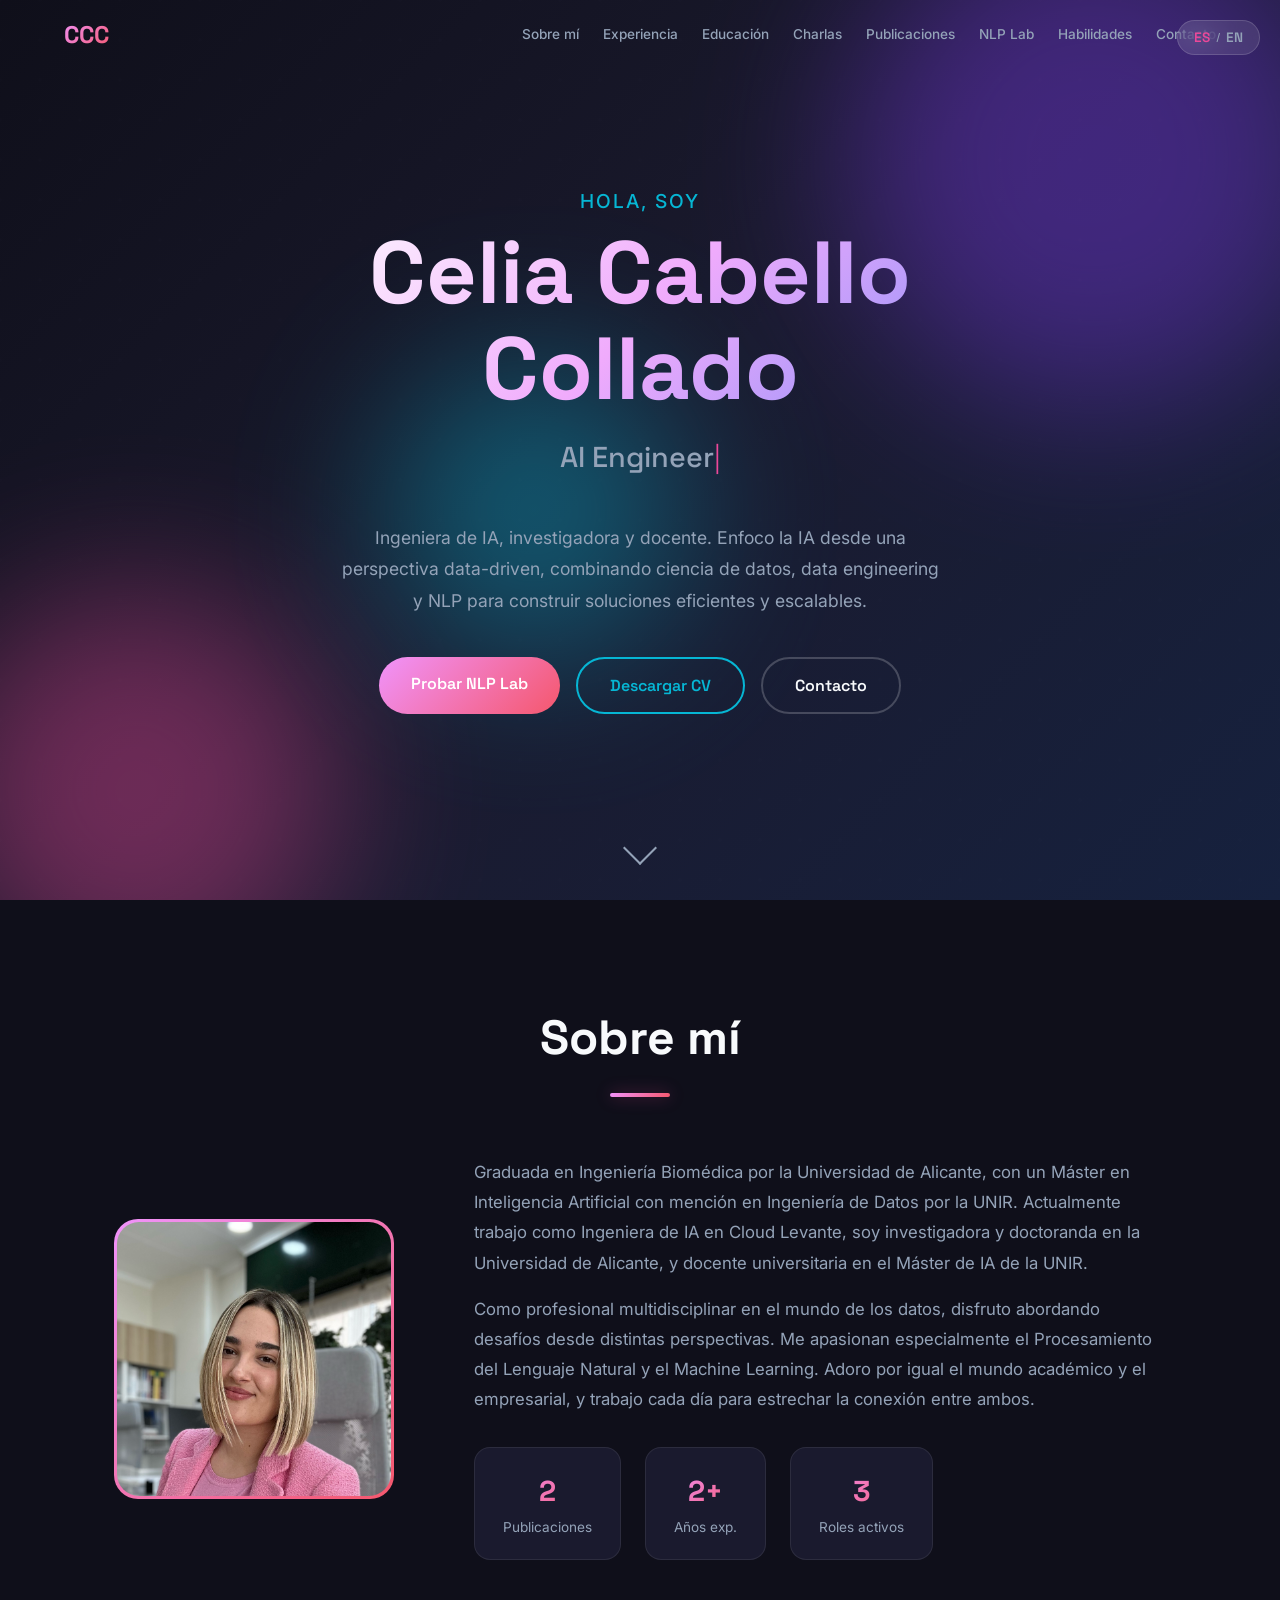
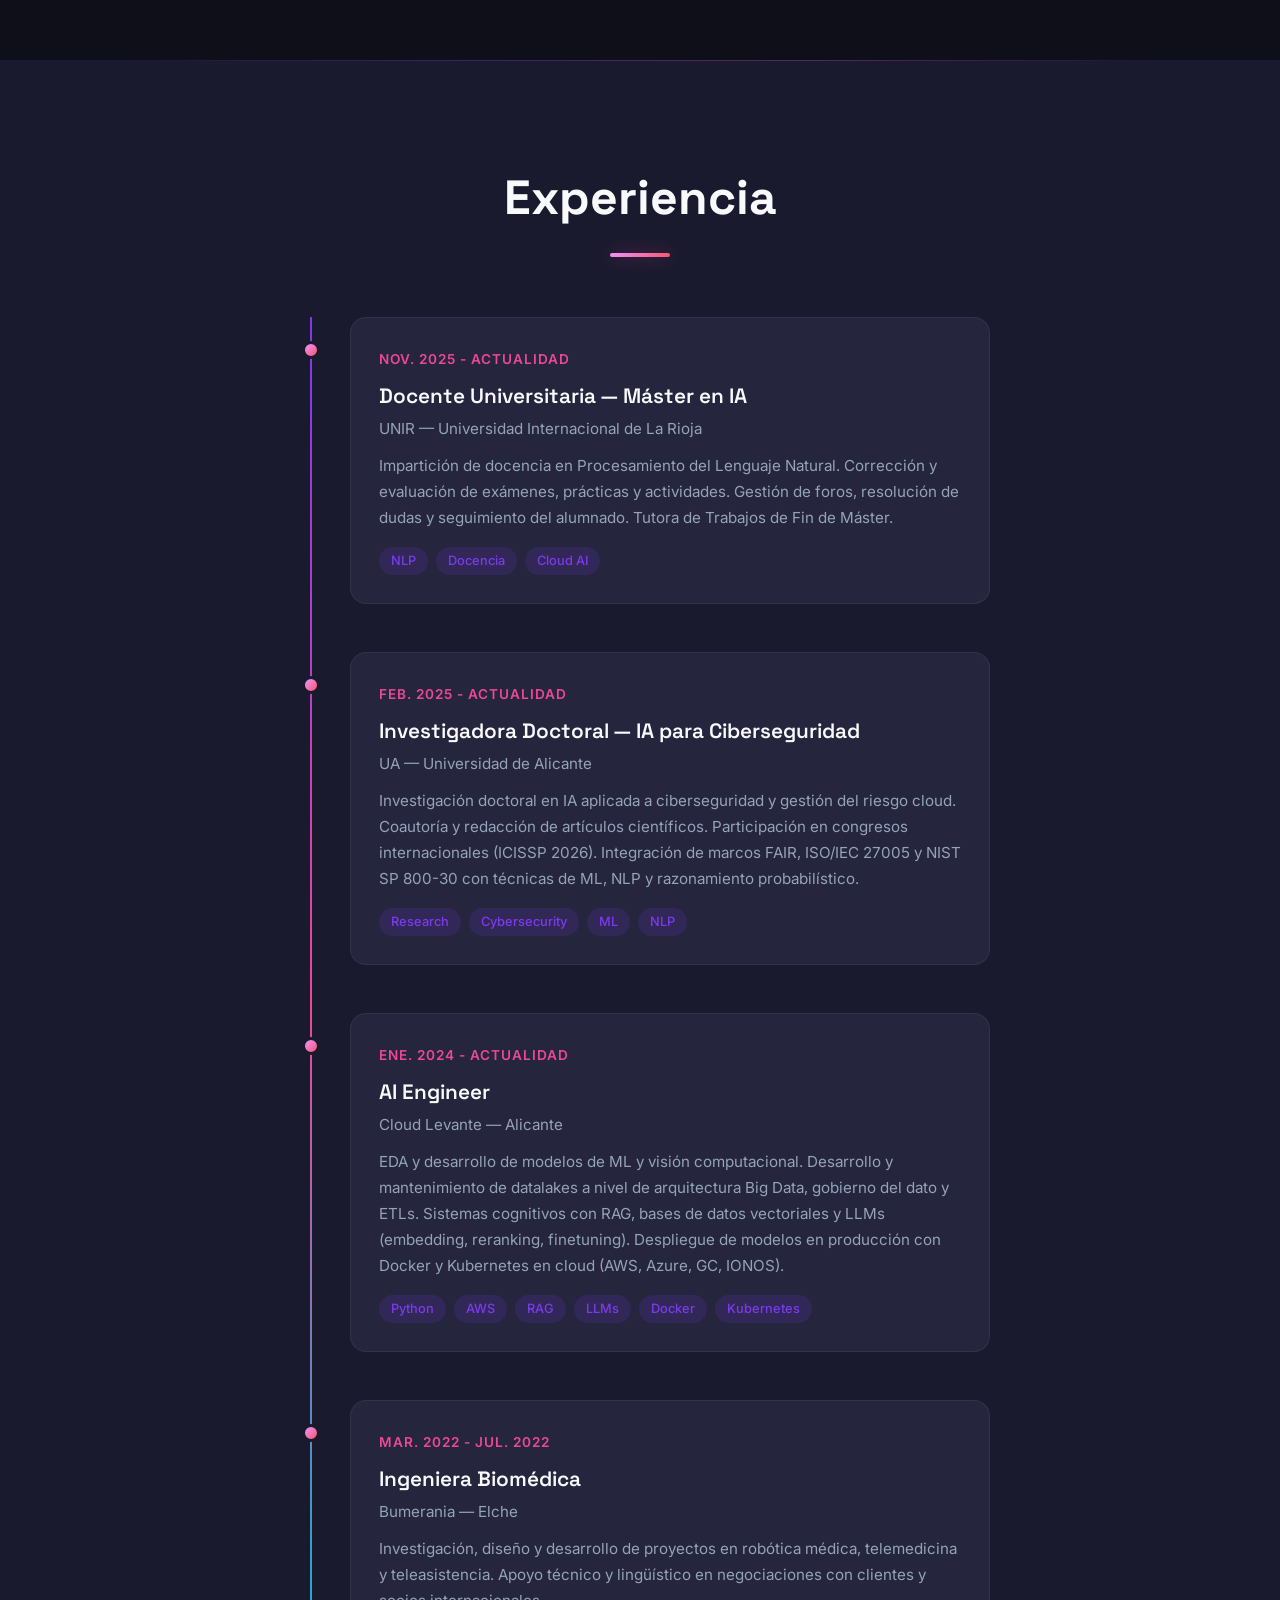
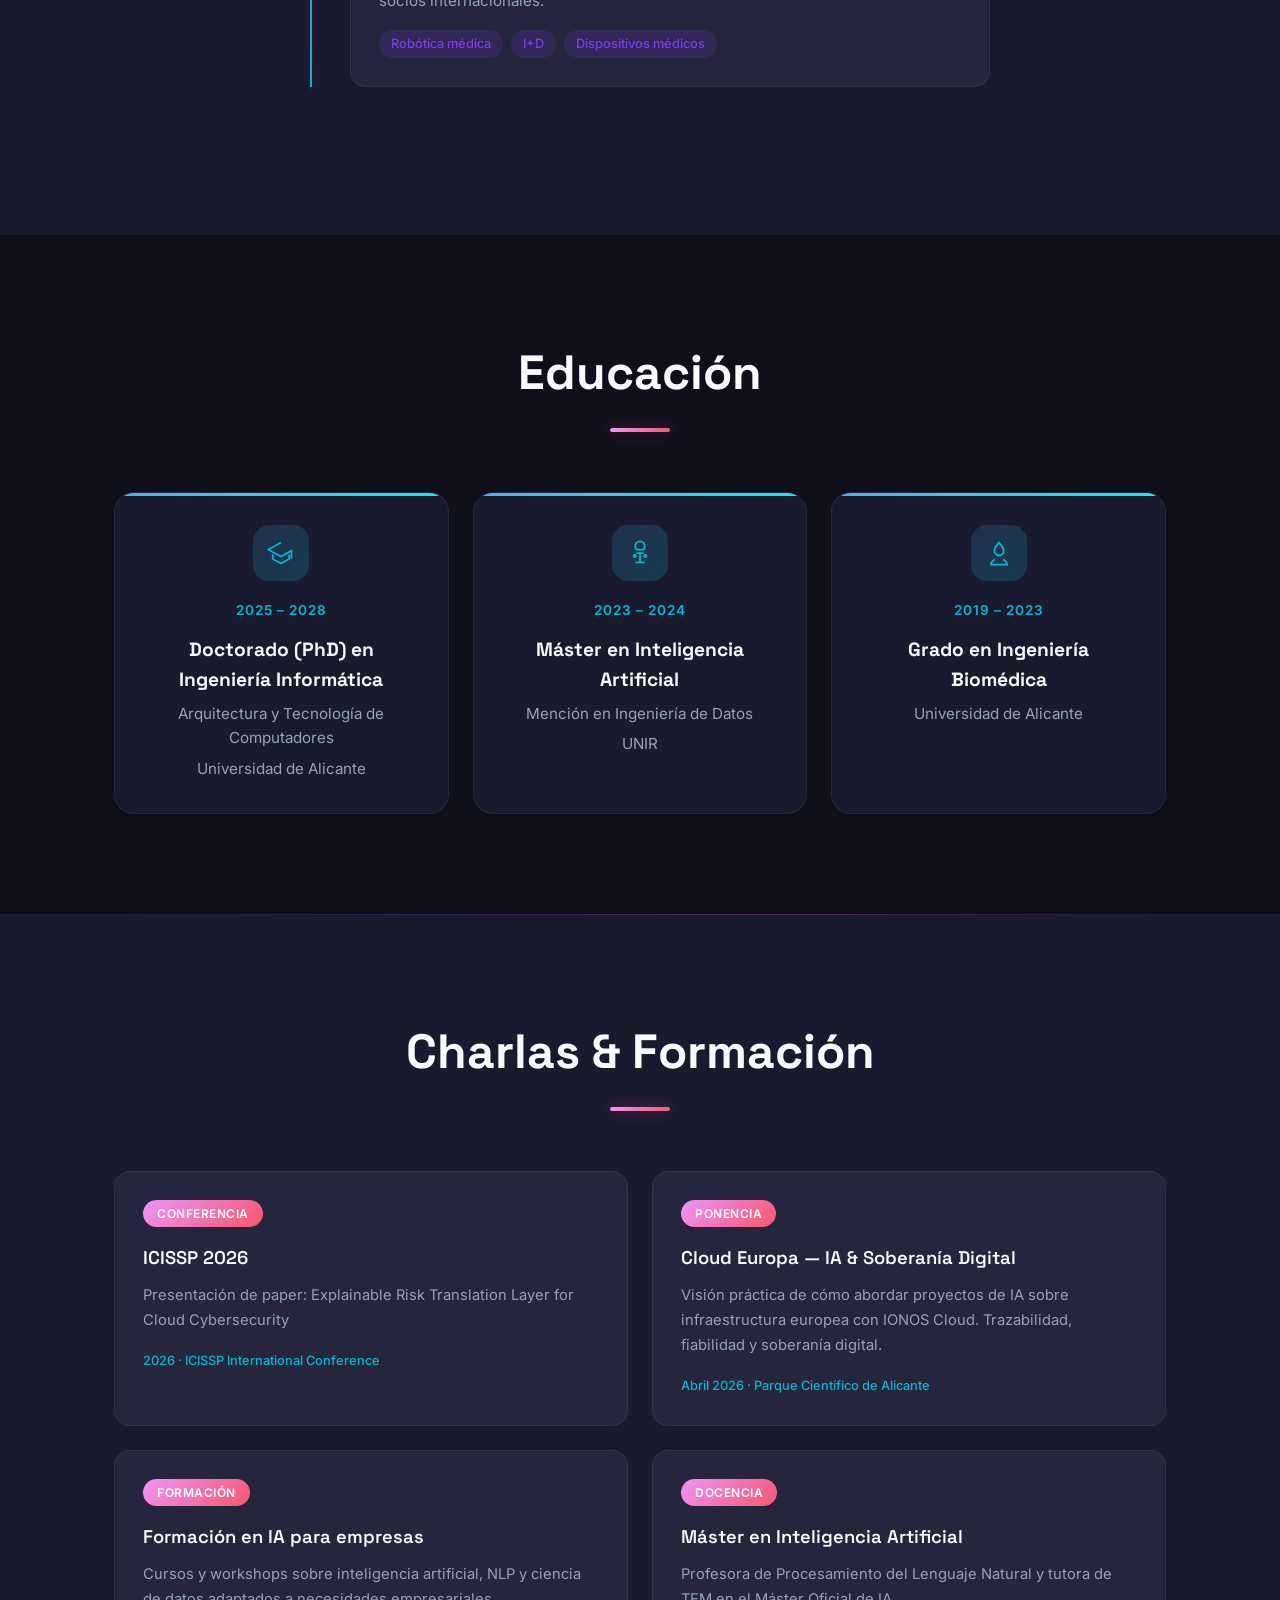
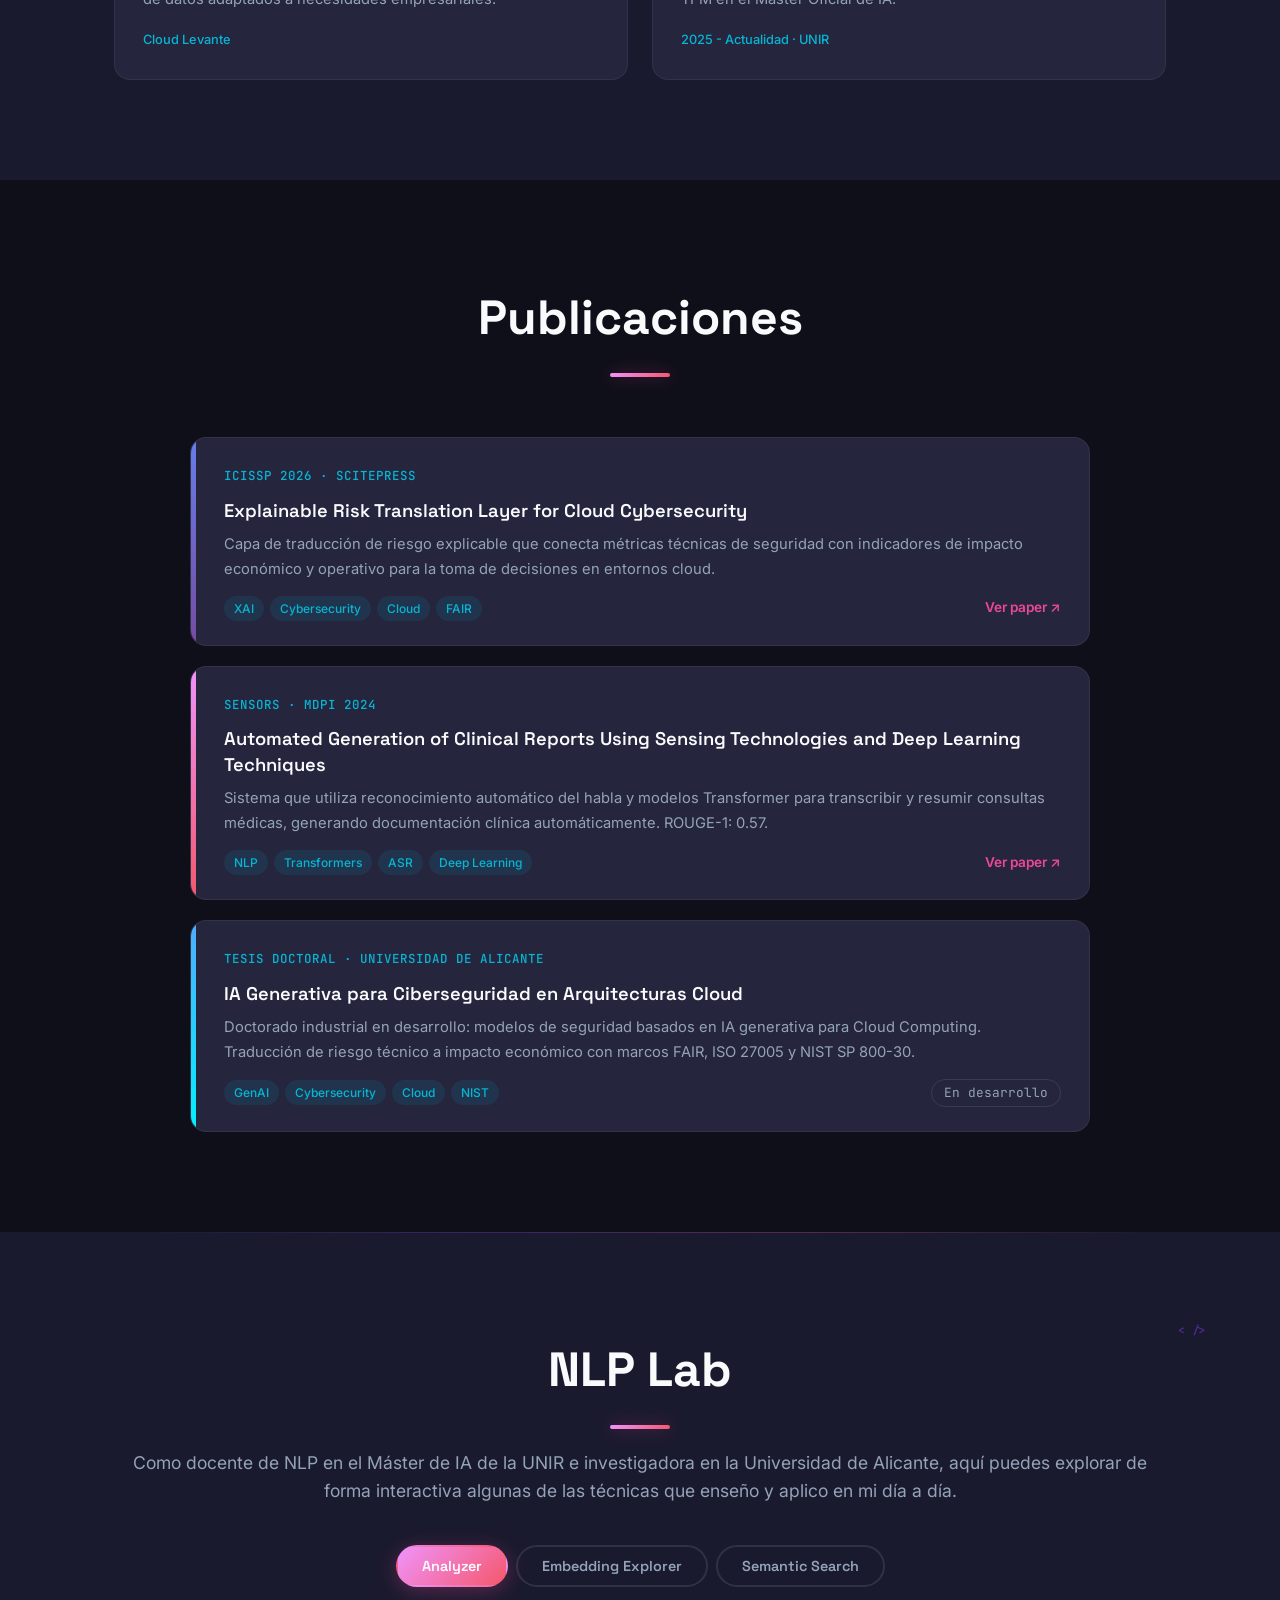
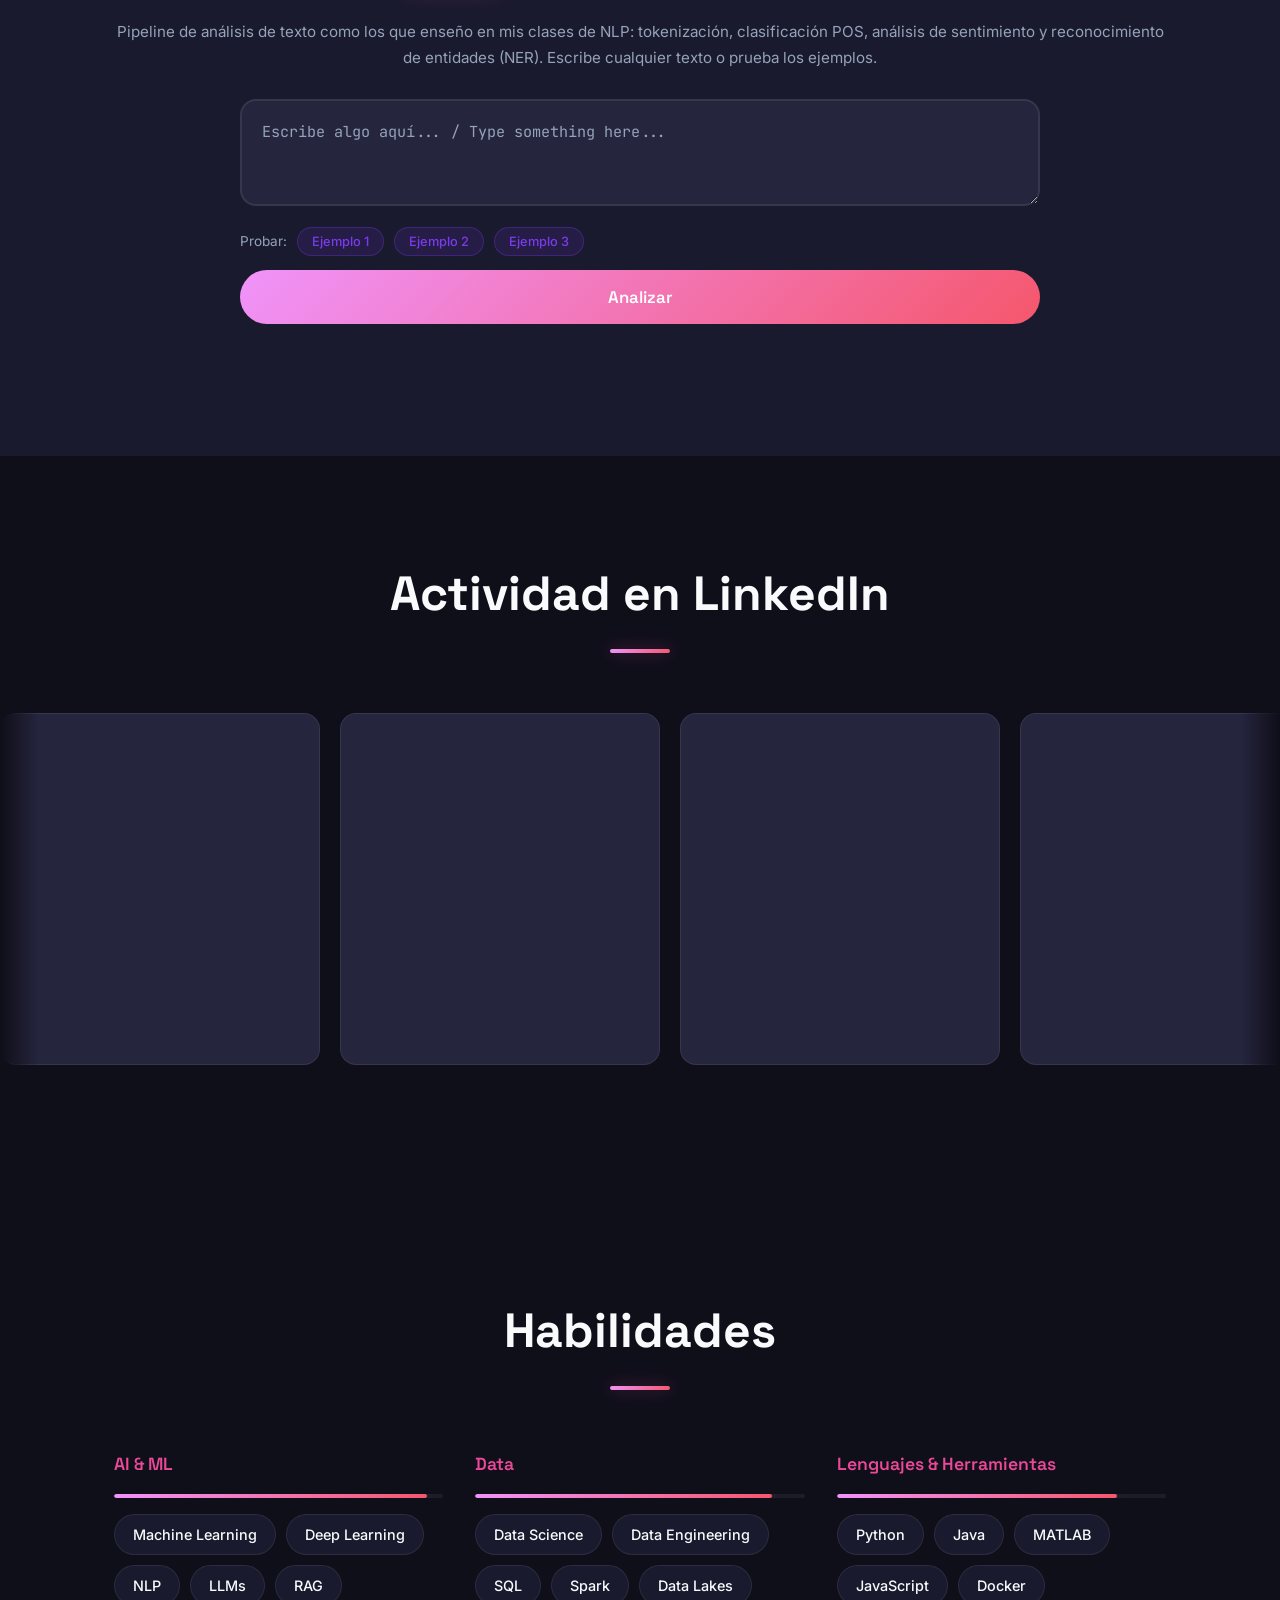
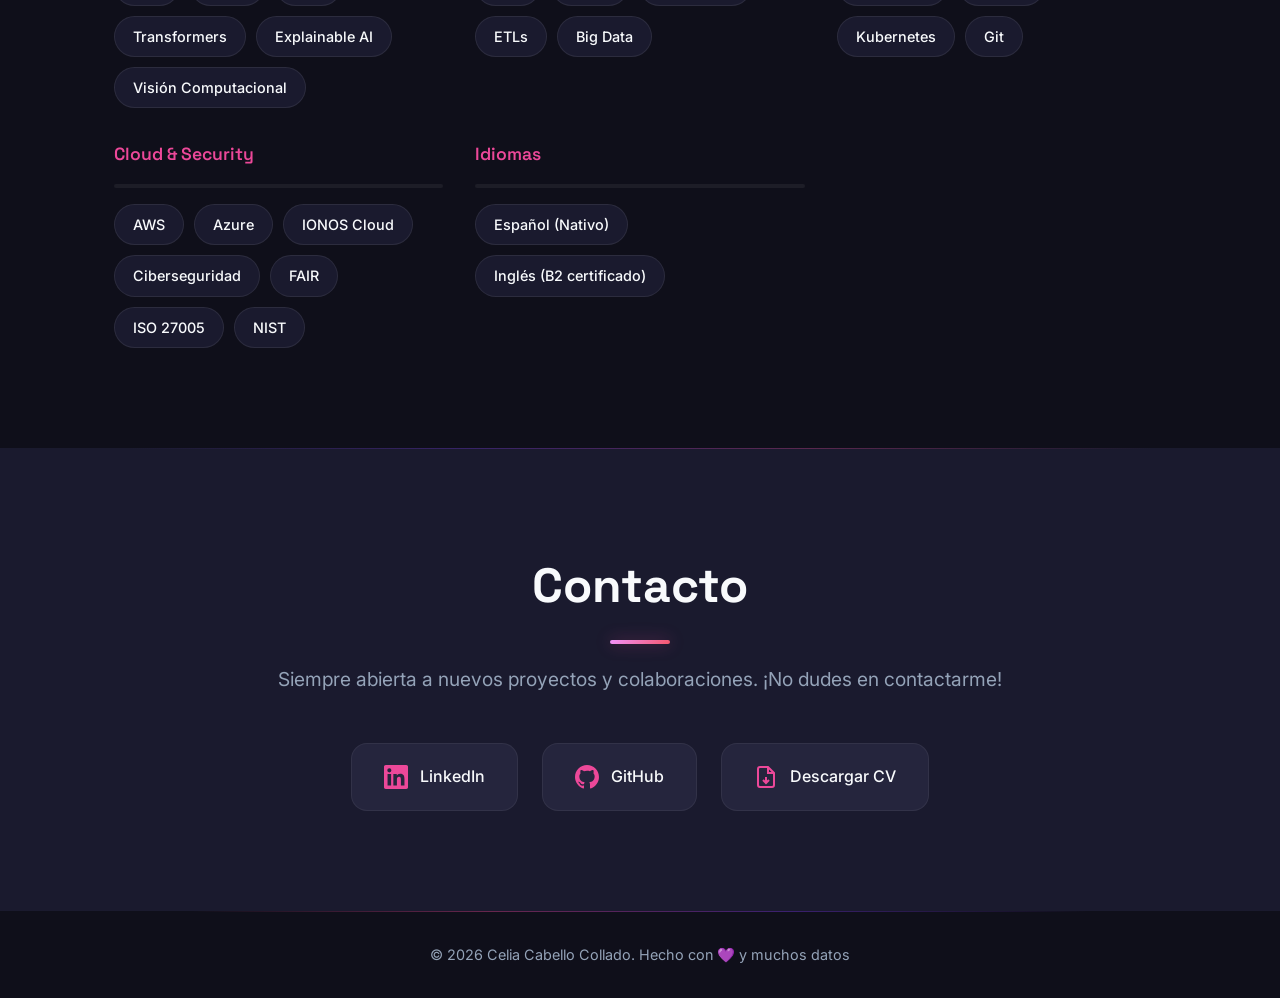
==== commit f9befb69: "UX enhancements: scroll progress, animated counters, active nav, SVG icons, SEO meta tags - Scroll p" ====
--- a/index.html
+++ b/index.html
@@ -4,11 +4,27 @@
     <meta charset="UTF-8">
     <meta name="viewport" content="width=device-width, initial-scale=1.0">
     <title>Celia Cabello Collado | AI Engineer & Researcher</title>
+    <meta name="description" content="Celia Cabello Collado — AI Engineer, PhD Candidate & NLP Specialist. Building intelligent systems with data science, NLP and cloud technologies.">
+    <meta name="author" content="Celia Cabello Collado">
+    <meta name="keywords" content="AI Engineer, NLP, Machine Learning, Data Science, PhD, Cybersecurity, Cloud, Researcher">
+    <meta property="og:title" content="Celia Cabello Collado | AI Engineer & Researcher">
+    <meta property="og:description" content="AI Engineer, PhD Candidate & NLP Specialist. Combining data science, NLP and cloud technologies to build efficient, scalable solutions.">
+    <meta property="og:type" content="website">
+    <meta property="og:url" content="https://celiacl.github.io">
+    <meta property="og:image" content="https://celiacl.github.io/img/profile.jpg">
+    <meta name="twitter:card" content="summary_large_image">
+    <meta name="twitter:title" content="Celia Cabello Collado | AI Engineer & Researcher">
+    <meta name="twitter:description" content="AI Engineer, PhD Candidate & NLP Specialist. Building intelligent systems with data science, NLP and cloud.">
+    <meta name="twitter:image" content="https://celiacl.github.io/img/profile.jpg">
+    <link rel="icon" type="image/svg+xml" href="data:image/svg+xml,<svg xmlns='http://www.w3.org/2000/svg' viewBox='0 0 100 100'><defs><linearGradient id='g' x1='0%25' y1='0%25' x2='100%25' y2='100%25'><stop offset='0%25' stop-color='%23f093fb'/><stop offset='100%25' stop-color='%23f5576c'/></linearGradient></defs><text y='.9em' font-size='90' font-family='sans-serif' font-weight='bold' fill='url(%23g)'>C</text></svg>">
     <link rel="stylesheet" href="styles.css">
     <link rel="preconnect" href="https://fonts.googleapis.com">
     <link href="https://fonts.googleapis.com/css2?family=Space+Grotesk:wght@400;500;600;700&family=Inter:wght@300;400;500;600&family=JetBrains+Mono:wght@400;500&display=swap" rel="stylesheet">
 </head>
 <body>
+    <!-- Scroll Progress Bar -->
+    <div class="scroll-progress" id="scrollProgress"></div>
+
     <!-- Language Toggle -->
     <button class="lang-toggle" id="langToggle" aria-label="Switch language">
         <span class="lang-option active" data-lang="es">ES</span>
@@ -157,21 +173,21 @@
             <h2 class="section-title" data-es="Educación" data-en="Education">Educación</h2>
             <div class="education-grid">
                 <div class="edu-card">
-                    <div class="edu-icon">🎓</div>
+                    <div class="edu-icon-wrap"><svg class="edu-svg" viewBox="0 0 24 24" fill="none" stroke="currentColor" stroke-width="1.5"><path d="M12 3L1 9l11 6 9-4.91V17M5 13.18v4L12 21l7-3.82v-4"/></svg></div>
                     <span class="edu-date">2025 – 2028</span>
                     <h3 data-es="Doctorado (PhD) en Ingeniería Informática" data-en="PhD in Computer Engineering">Doctorado (PhD) en Ingeniería Informática</h3>
                     <h4 data-es="Arquitectura y Tecnología de Computadores" data-en="Computer Architecture and Technology">Arquitectura y Tecnología de Computadores</h4>
                     <h4>Universidad de Alicante</h4>
                 </div>
                 <div class="edu-card">
-                    <div class="edu-icon">🤖</div>
+                    <div class="edu-icon-wrap"><svg class="edu-svg" viewBox="0 0 24 24" fill="none" stroke="currentColor" stroke-width="1.5"><path d="M12 2a4 4 0 014 4v1a2 2 0 01-2 2h-4a2 2 0 01-2-2V6a4 4 0 014-4z"/><path d="M9 12h6m-3 0v8m-4 0h8"/><circle cx="7.5" cy="14.5" r="1"/><circle cx="16.5" cy="14.5" r="1"/></svg></div>
                     <span class="edu-date">2023 – 2024</span>
                     <h3 data-es="Máster en Inteligencia Artificial" data-en="Master's in Artificial Intelligence">Máster en Inteligencia Artificial</h3>
                     <h4 data-es="Mención en Ingeniería de Datos" data-en="Specialization in Data Engineering">Mención en Ingeniería de Datos</h4>
                     <h4>UNIR</h4>
                 </div>
                 <div class="edu-card">
-                    <div class="edu-icon">🧬</div>
+                    <div class="edu-icon-wrap"><svg class="edu-svg" viewBox="0 0 24 24" fill="none" stroke="currentColor" stroke-width="1.5"><path d="M12 3c-1.5 2-4 4-4 7a4 4 0 008 0c0-3-2.5-5-4-7z"/><path d="M8.5 17.5c-2 1-3.5 2.5-3.5 4.5h14c0-2-1.5-3.5-3.5-4.5"/><path d="M10 14h4"/></svg></div>
                     <span class="edu-date">2019 – 2023</span>
                     <h3 data-es="Grado en Ingeniería Biomédica" data-en="Degree in Biomedical Engineering">Grado en Ingeniería Biomédica</h3>
                     <h4>Universidad de Alicante</h4>
@@ -372,6 +388,7 @@
             <div class="skills-grid">
                 <div class="skill-category">
                     <h3>AI & ML</h3>
+                    <div class="skill-bar-wrap"><div class="skill-bar-fill" data-level="95"></div></div>
                     <div class="skill-items">
                         <div class="skill-chip">Machine Learning</div>
                         <div class="skill-chip">Deep Learning</div>
@@ -385,6 +402,7 @@
                 </div>
                 <div class="skill-category">
                     <h3>Data</h3>
+                    <div class="skill-bar-wrap"><div class="skill-bar-fill" data-level="90"></div></div>
                     <div class="skill-items">
                         <div class="skill-chip">Data Science</div>
                         <div class="skill-chip">Data Engineering</div>
@@ -397,6 +415,7 @@
                 </div>
                 <div class="skill-category">
                     <h3 data-es="Lenguajes & Herramientas" data-en="Languages & Tools">Lenguajes & Herramientas</h3>
+                    <div class="skill-bar-wrap"><div class="skill-bar-fill" data-level="85"></div></div>
                     <div class="skill-items">
                         <div class="skill-chip">Python</div>
                         <div class="skill-chip">Java</div>
@@ -409,6 +428,7 @@
                 </div>
                 <div class="skill-category">
                     <h3>Cloud & Security</h3>
+                    <div class="skill-bar-wrap"><div class="skill-bar-fill" data-level="88"></div></div>
                     <div class="skill-items">
                         <div class="skill-chip">AWS</div>
                         <div class="skill-chip">Azure</div>
@@ -421,6 +441,7 @@
                 </div>
                 <div class="skill-category">
                     <h3 data-es="Idiomas" data-en="Languages">Idiomas</h3>
+                    <div class="skill-bar-wrap"><div class="skill-bar-fill" data-level="80"></div></div>
                     <div class="skill-items">
                         <div class="skill-chip" data-es="Español (Nativo)" data-en="Spanish (Native)">Español (Nativo)</div>
                         <div class="skill-chip" data-es="Inglés (B2 certificado)" data-en="English (B2 certified)">Inglés (B2 certificado)</div>
@@ -437,20 +458,25 @@
             <p class="contact-subtitle" data-es="Siempre abierta a nuevos proyectos y colaboraciones. ¡No dudes en contactarme!" data-en="Always open to new projects and collaborations. Don't hesitate to reach out!">Siempre abierta a nuevos proyectos y colaboraciones. ¡No dudes en contactarme!</p>
             <div class="contact-grid">
                 <a href="https://www.linkedin.com/in/celia-cabello-collado-ai-engineer" target="_blank" class="contact-card">
-                    <span class="contact-icon">💼</span>
+                    <span class="contact-icon-svg"><svg viewBox="0 0 24 24" fill="currentColor"><path d="M20.447 20.452h-3.554v-5.569c0-1.328-.027-3.037-1.852-3.037-1.853 0-2.136 1.445-2.136 2.939v5.667H9.351V9h3.414v1.561h.046c.477-.9 1.637-1.85 3.37-1.85 3.601 0 4.267 2.37 4.267 5.455v6.286zM5.337 7.433a2.062 2.062 0 01-2.063-2.065 2.064 2.064 0 112.063 2.065zm1.782 13.019H3.555V9h3.564v11.452zM22.225 0H1.771C.792 0 0 .774 0 1.729v20.542C0 23.227.792 24 1.771 24h20.451C23.2 24 24 23.227 24 22.271V1.729C24 .774 23.2 0 22.222 0h.003z"/></svg></span>
                     <span>LinkedIn</span>
                 </a>
                 <a href="https://github.com/celiacl" target="_blank" class="contact-card">
-                    <span class="contact-icon">💻</span>
+                    <span class="contact-icon-svg"><svg viewBox="0 0 24 24" fill="currentColor"><path d="M12 0C5.374 0 0 5.373 0 12c0 5.302 3.438 9.8 8.207 11.387.599.111.793-.261.793-.577v-2.234c-3.338.726-4.033-1.416-4.033-1.416-.546-1.387-1.333-1.756-1.333-1.756-1.089-.745.083-.729.083-.729 1.205.084 1.839 1.237 1.839 1.237 1.07 1.834 2.807 1.304 3.492.997.107-.775.418-1.305.762-1.604-2.665-.305-5.467-1.334-5.467-5.931 0-1.311.469-2.381 1.236-3.221-.124-.303-.535-1.524.117-3.176 0 0 1.008-.322 3.301 1.23A11.509 11.509 0 0112 5.803c1.02.005 2.047.138 3.006.404 2.291-1.552 3.297-1.23 3.297-1.23.653 1.653.242 2.874.118 3.176.77.84 1.235 1.911 1.235 3.221 0 4.609-2.807 5.624-5.479 5.921.43.372.823 1.102.823 2.222v3.293c0 .319.192.694.801.576C20.566 21.797 24 17.3 24 12c0-6.627-5.373-12-12-12z"/></svg></span>
                     <span>GitHub</span>
                 </a>
                 <a href="docs/cv_CeliaCabello.pdf" target="_blank" class="contact-card">
-                    <span class="contact-icon">📄</span>
+                    <span class="contact-icon-svg"><svg viewBox="0 0 24 24" fill="none" stroke="currentColor" stroke-width="2"><path d="M14 2H6a2 2 0 00-2 2v16a2 2 0 002 2h12a2 2 0 002-2V8z"/><polyline points="14 2 14 8 20 8"/><line x1="12" y1="18" x2="12" y2="12"/><polyline points="9 15 12 18 15 15"/></svg></span>
                     <span data-es="Descargar CV" data-en="Download CV">Descargar CV</span>
                 </a>
             </div>
         </div>
     </section>
+
+    <!-- Back to Top -->
+    <button class="back-to-top" id="backToTop" aria-label="Back to top">
+        <svg viewBox="0 0 24 24" fill="none" stroke="currentColor" stroke-width="2.5"><polyline points="18 15 12 9 6 15"/></svg>
+    </button>
 
     <!-- Footer -->
     <footer class="footer">
--- a/styles.css
+++ b/styles.css
@@ -677,6 +677,29 @@
     margin-bottom: 16px;
 }
 
+.edu-icon-wrap {
+    width: 56px;
+    height: 56px;
+    margin: 0 auto 16px;
+    border-radius: 16px;
+    background: linear-gradient(135deg, rgba(79, 172, 254, 0.15), rgba(0, 242, 254, 0.15));
+    display: flex;
+    align-items: center;
+    justify-content: center;
+    transition: transform 0.3s ease, background 0.3s ease;
+}
+
+.edu-card:hover .edu-icon-wrap {
+    transform: scale(1.1) rotate(-5deg);
+    background: linear-gradient(135deg, rgba(79, 172, 254, 0.25), rgba(0, 242, 254, 0.25));
+}
+
+.edu-svg {
+    width: 28px;
+    height: 28px;
+    color: var(--cyan);
+}
+
 .edu-date {
     font-size: 0.85rem;
     color: var(--cyan);
@@ -1512,6 +1535,106 @@
 @keyframes float {
     0%, 100% { transform: translateY(0); }
     50% { transform: translateY(-8px); }
+}
+
+/* ===== Scroll Progress Bar ===== */
+.scroll-progress {
+    position: fixed;
+    top: 0;
+    left: 0;
+    height: 3px;
+    width: 0%;
+    background: var(--gradient-2);
+    z-index: 9999;
+    transition: width 0.1s linear;
+    box-shadow: 0 0 10px rgba(236, 72, 153, 0.5);
+}
+
+/* ===== Back to Top Button ===== */
+.back-to-top {
+    position: fixed;
+    bottom: 32px;
+    right: 32px;
+    width: 48px;
+    height: 48px;
+    border-radius: 50%;
+    background: var(--gradient-2);
+    border: none;
+    cursor: pointer;
+    display: flex;
+    align-items: center;
+    justify-content: center;
+    z-index: 800;
+    opacity: 0;
+    visibility: hidden;
+    transform: translateY(20px);
+    transition: all 0.3s ease;
+    box-shadow: 0 4px 20px rgba(236, 72, 153, 0.3);
+}
+
+.back-to-top.visible {
+    opacity: 1;
+    visibility: visible;
+    transform: translateY(0);
+}
+
+.back-to-top:hover {
+    transform: translateY(-4px);
+    box-shadow: 0 8px 30px rgba(236, 72, 153, 0.4);
+}
+
+.back-to-top svg {
+    width: 22px;
+    height: 22px;
+    color: white;
+}
+
+/* ===== Active Nav Link ===== */
+.nav-links a.active {
+    color: var(--light);
+}
+
+.nav-links a.active::after {
+    width: 100%;
+}
+
+/* ===== Skill Bars ===== */
+.skill-bar-wrap {
+    height: 4px;
+    background: rgba(255, 255, 255, 0.06);
+    border-radius: 4px;
+    margin-bottom: 16px;
+    overflow: hidden;
+}
+
+.skill-bar-fill {
+    height: 100%;
+    width: 0%;
+    border-radius: 4px;
+    background: var(--gradient-2);
+    transition: width 1.2s cubic-bezier(0.25, 0.46, 0.45, 0.94);
+}
+
+.skill-bar-fill.animated {
+    box-shadow: 0 0 8px rgba(236, 72, 153, 0.3);
+}
+
+/* ===== Contact SVG Icons ===== */
+.contact-icon-svg {
+    width: 24px;
+    height: 24px;
+    color: var(--pink);
+    flex-shrink: 0;
+    transition: transform 0.3s ease;
+}
+
+.contact-icon-svg svg {
+    width: 100%;
+    height: 100%;
+}
+
+.contact-card:hover .contact-icon-svg {
+    transform: scale(1.2);
 }
 
 /* ===== Mobile Responsive ===== */
@@ -1607,6 +1730,13 @@
         text-align: left;
         min-width: auto;
     }
+
+    .back-to-top {
+        bottom: 20px;
+        right: 20px;
+        width: 42px;
+        height: 42px;
+    }
 }
 
 @media (max-width: 480px) {
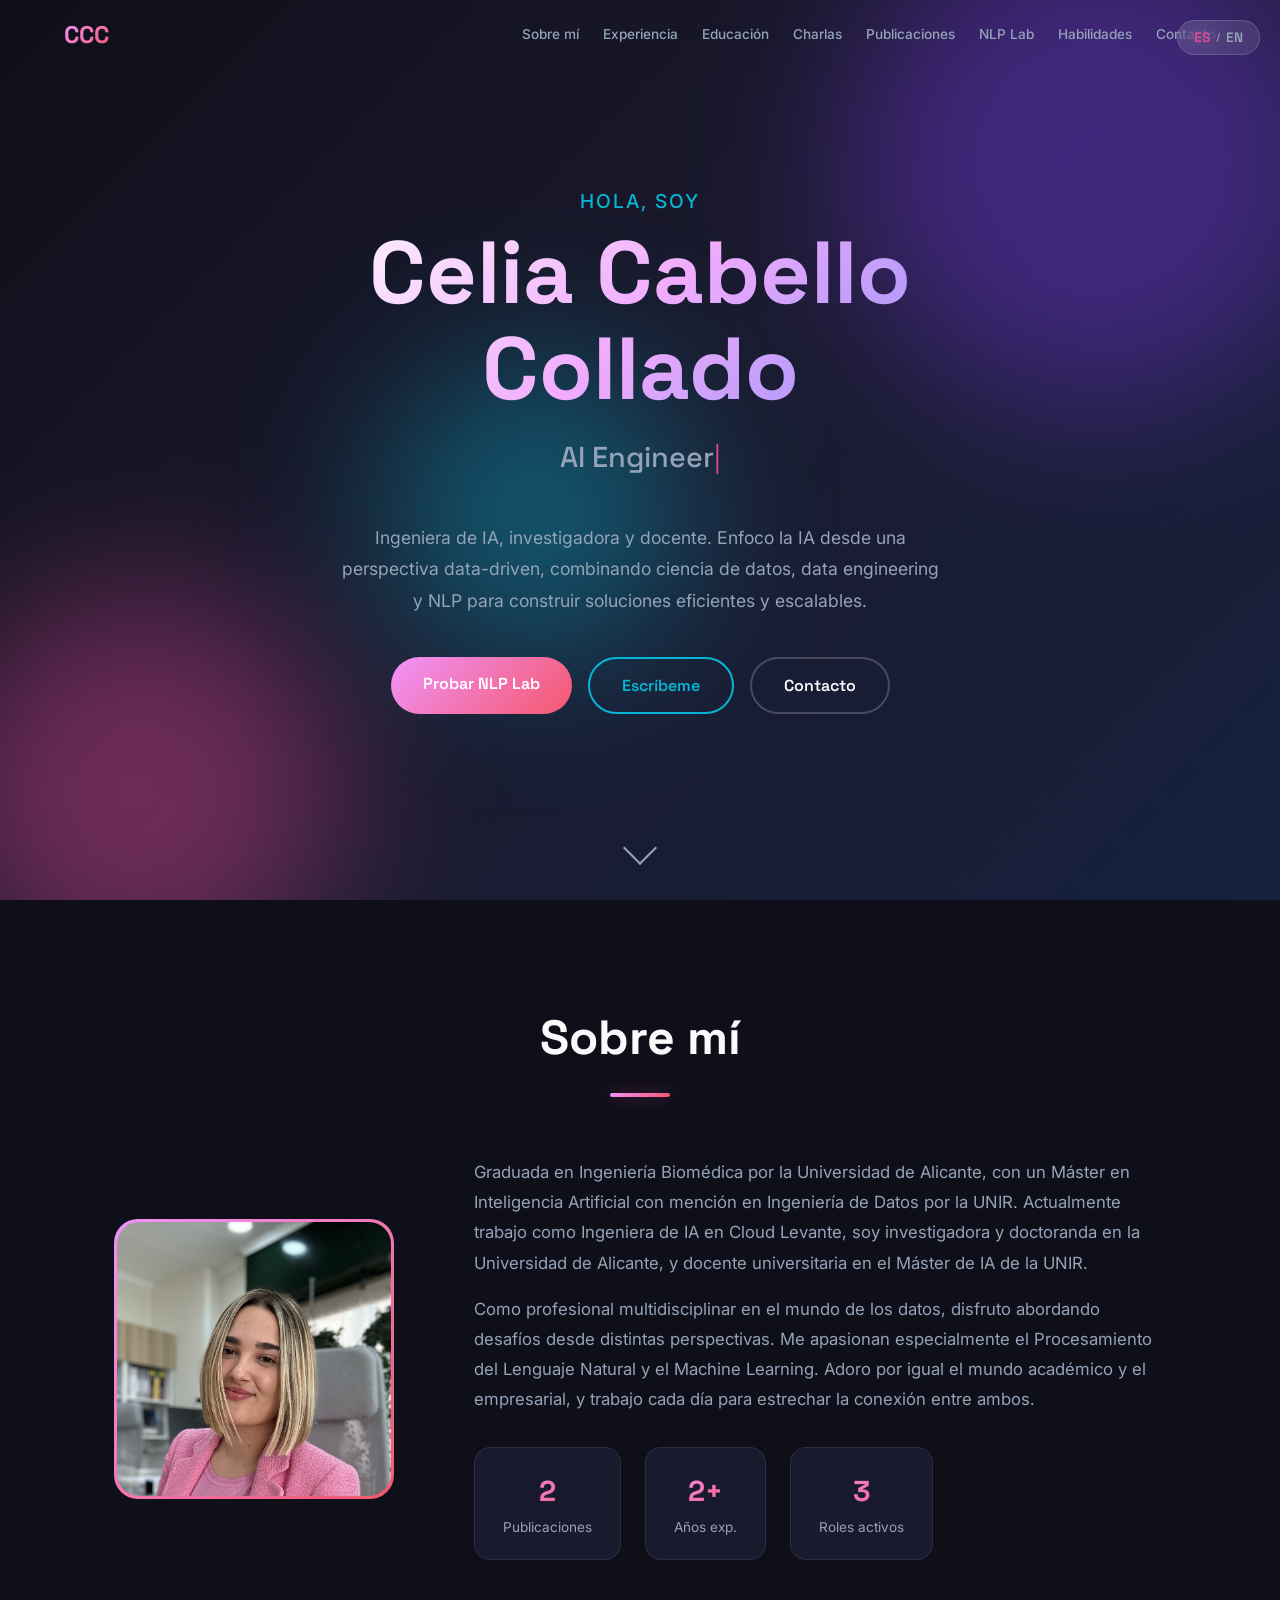
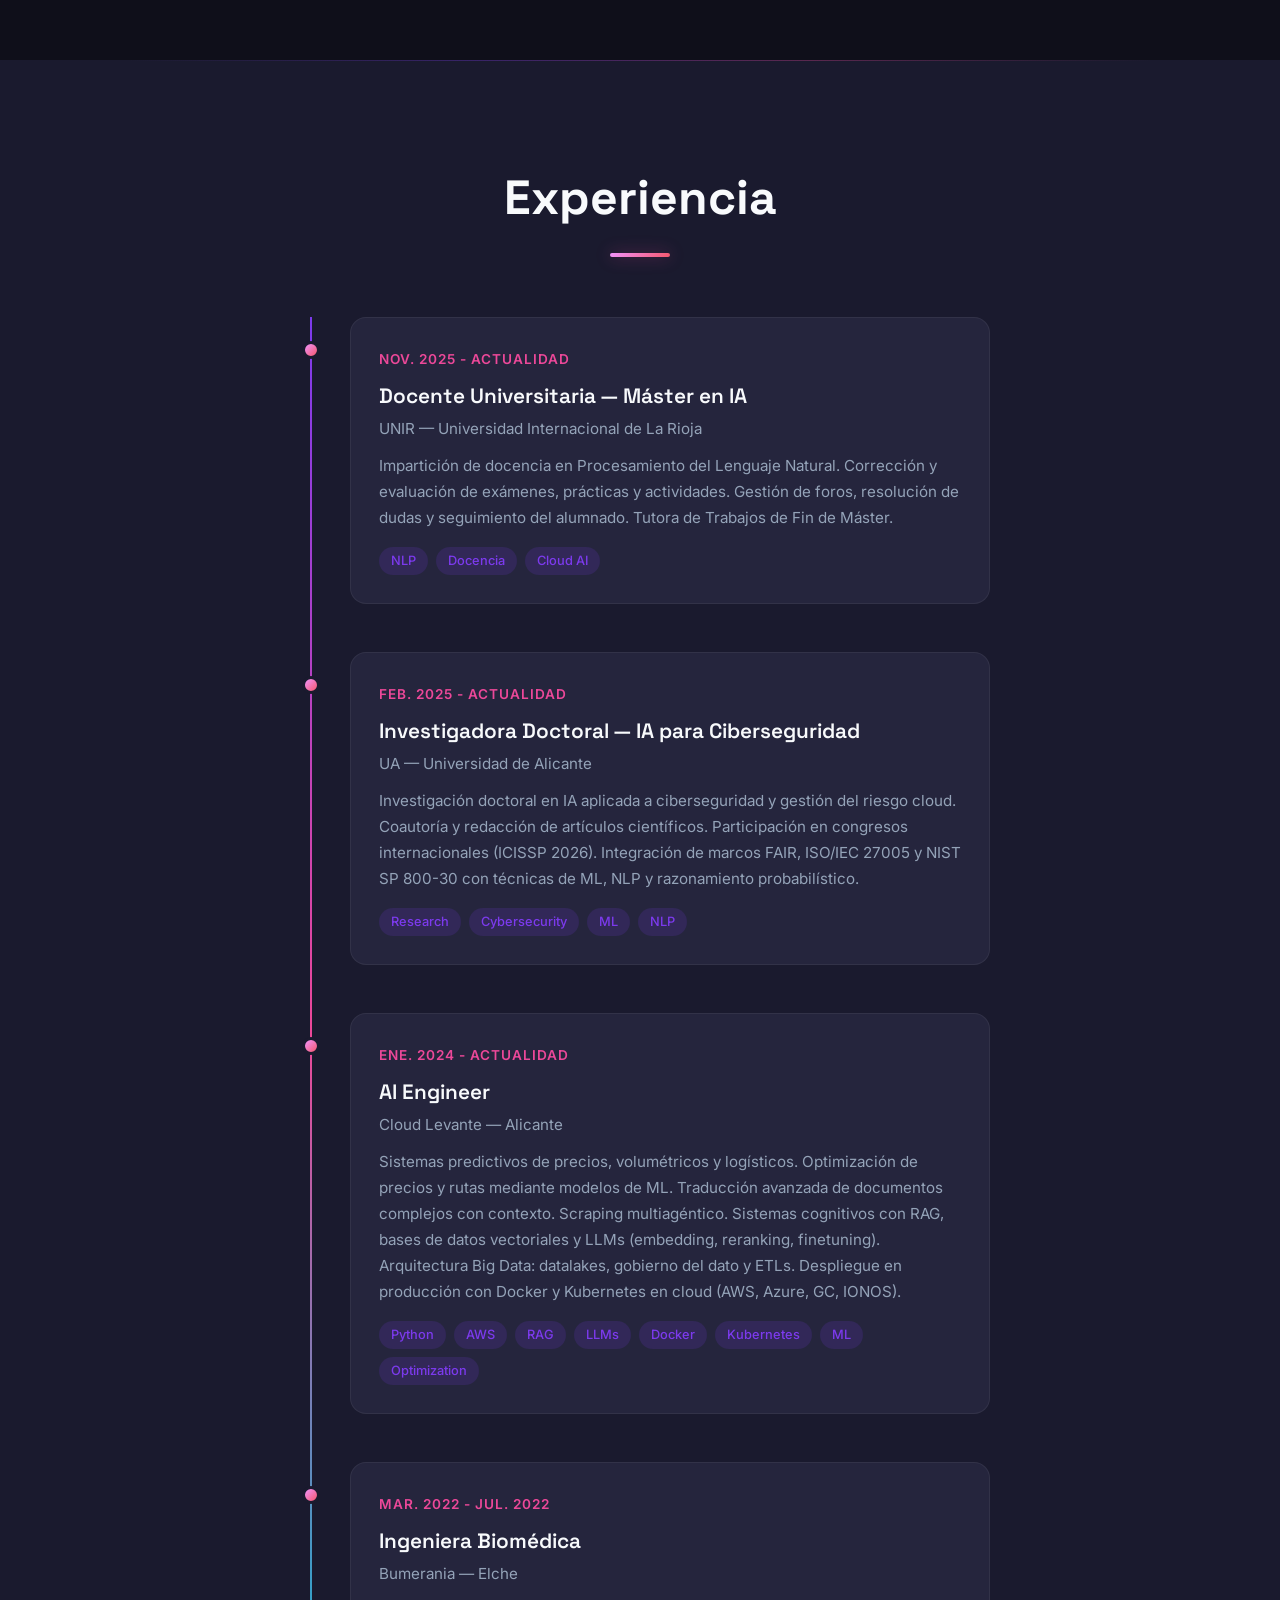
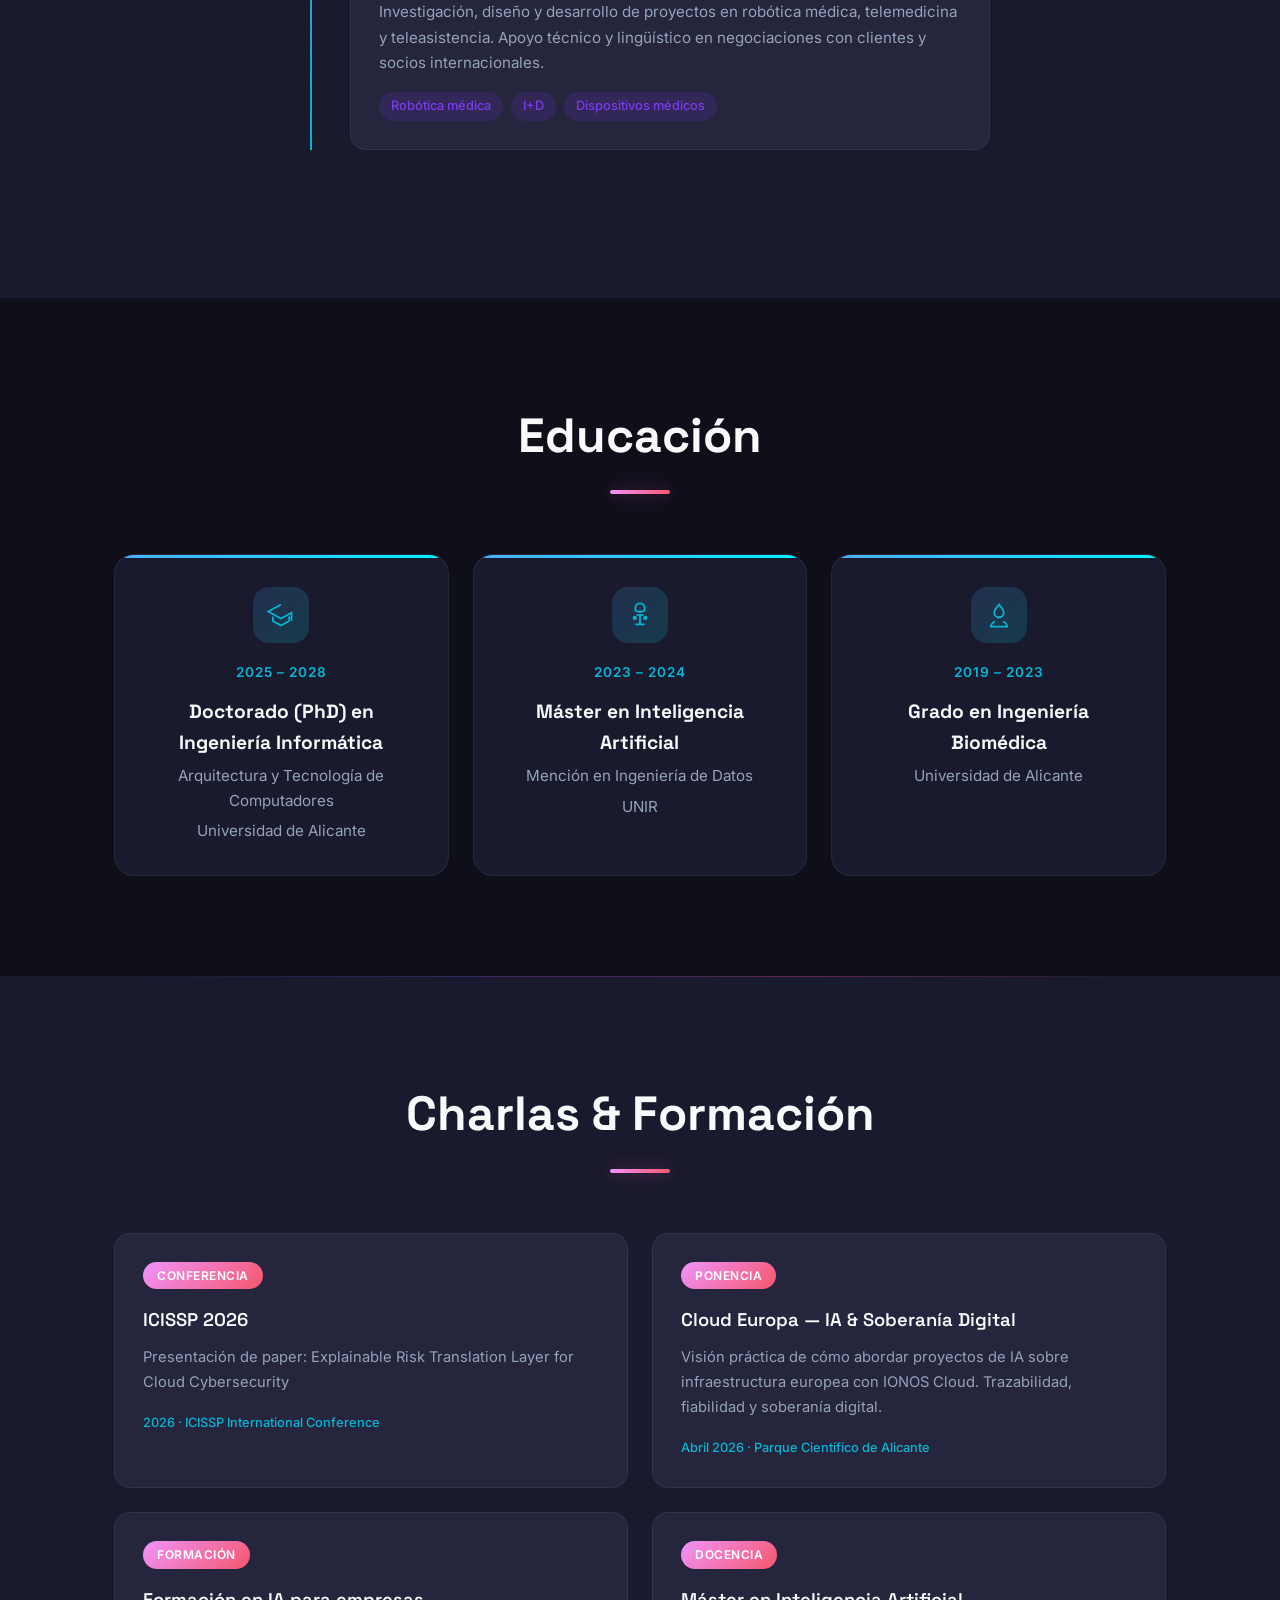
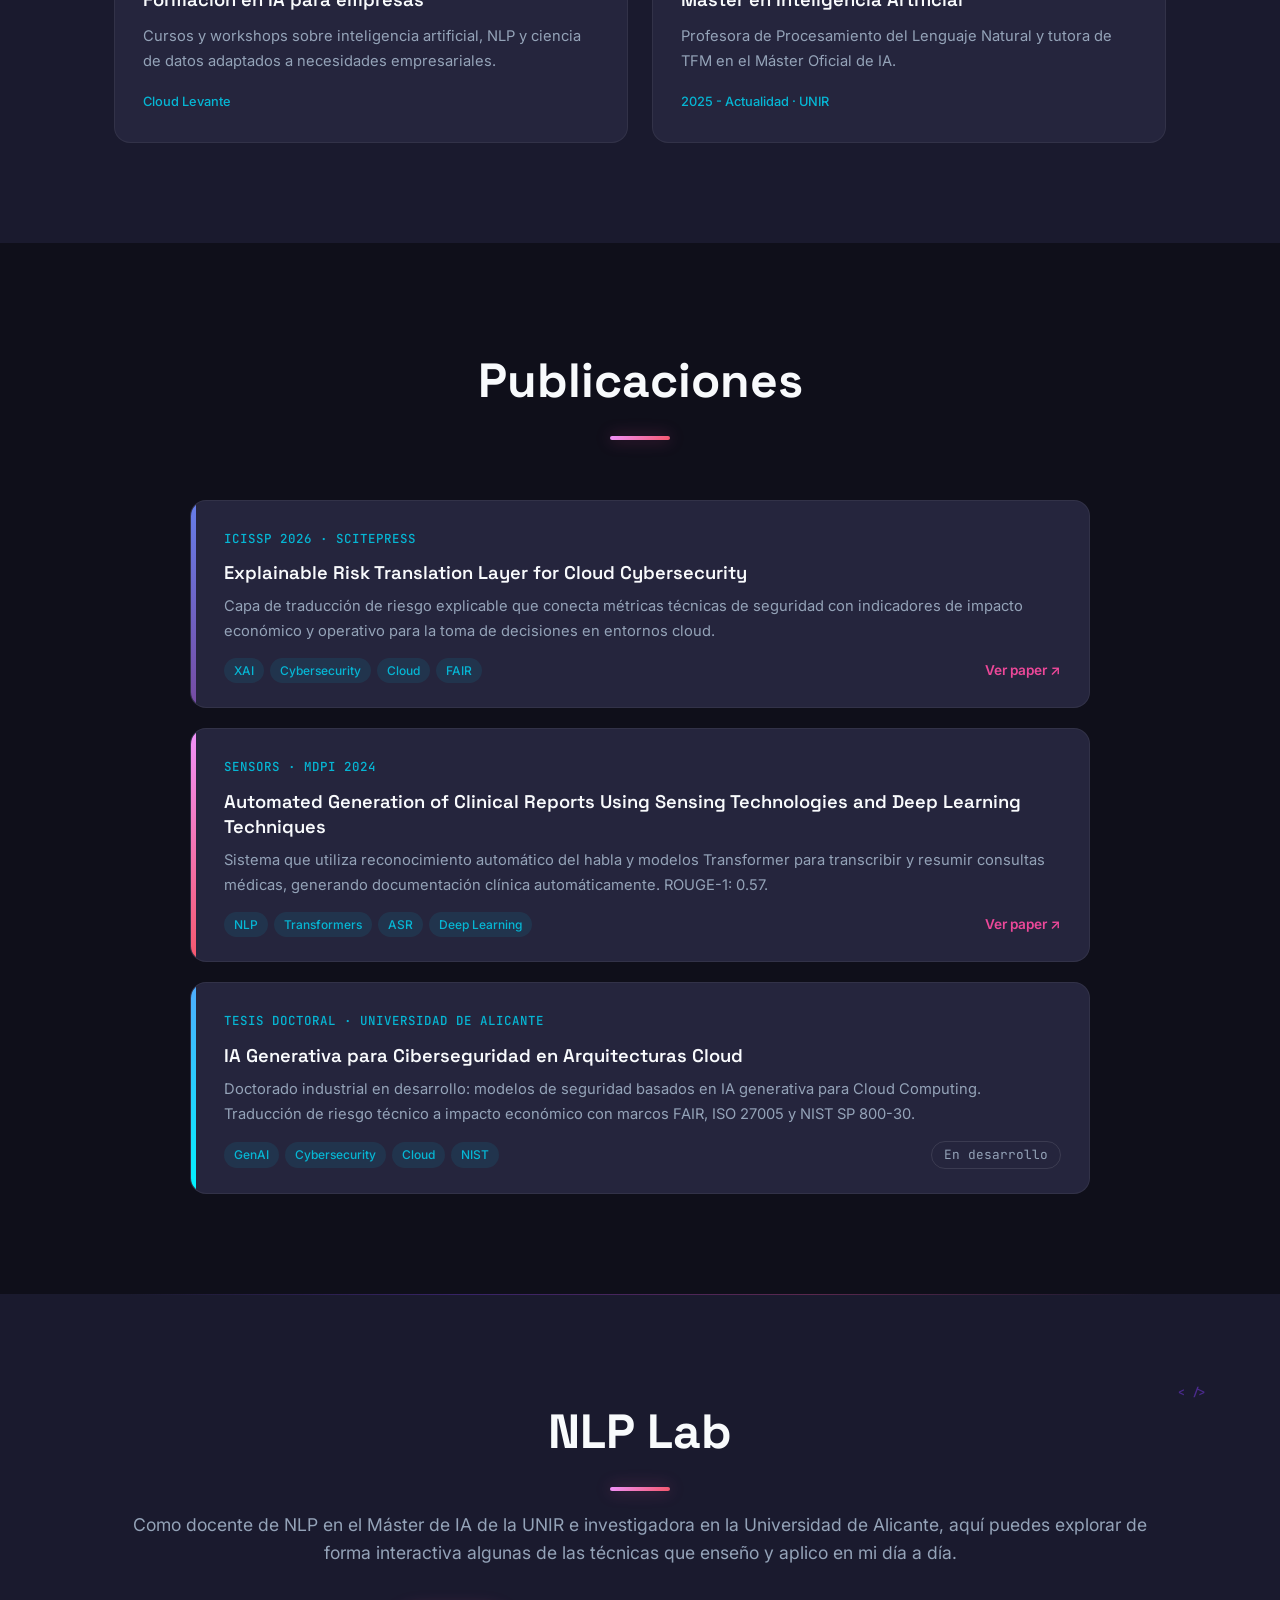
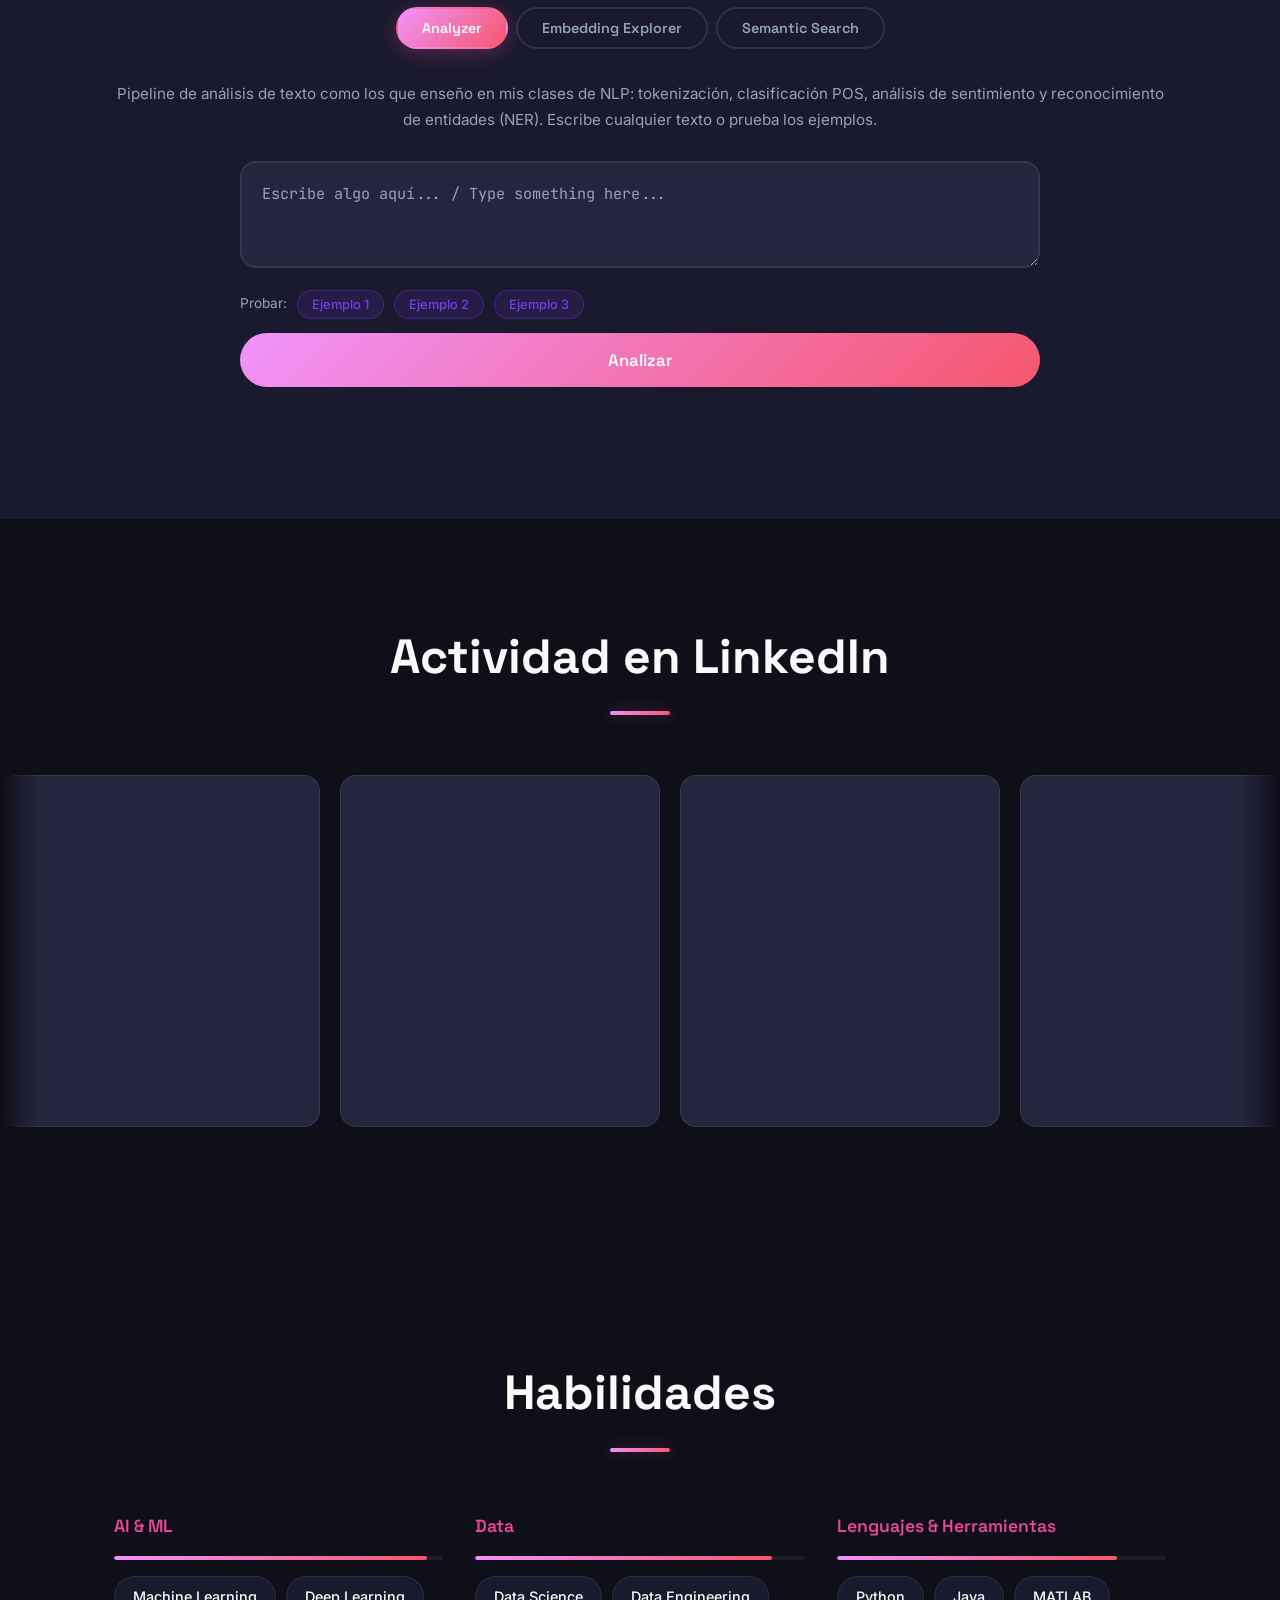
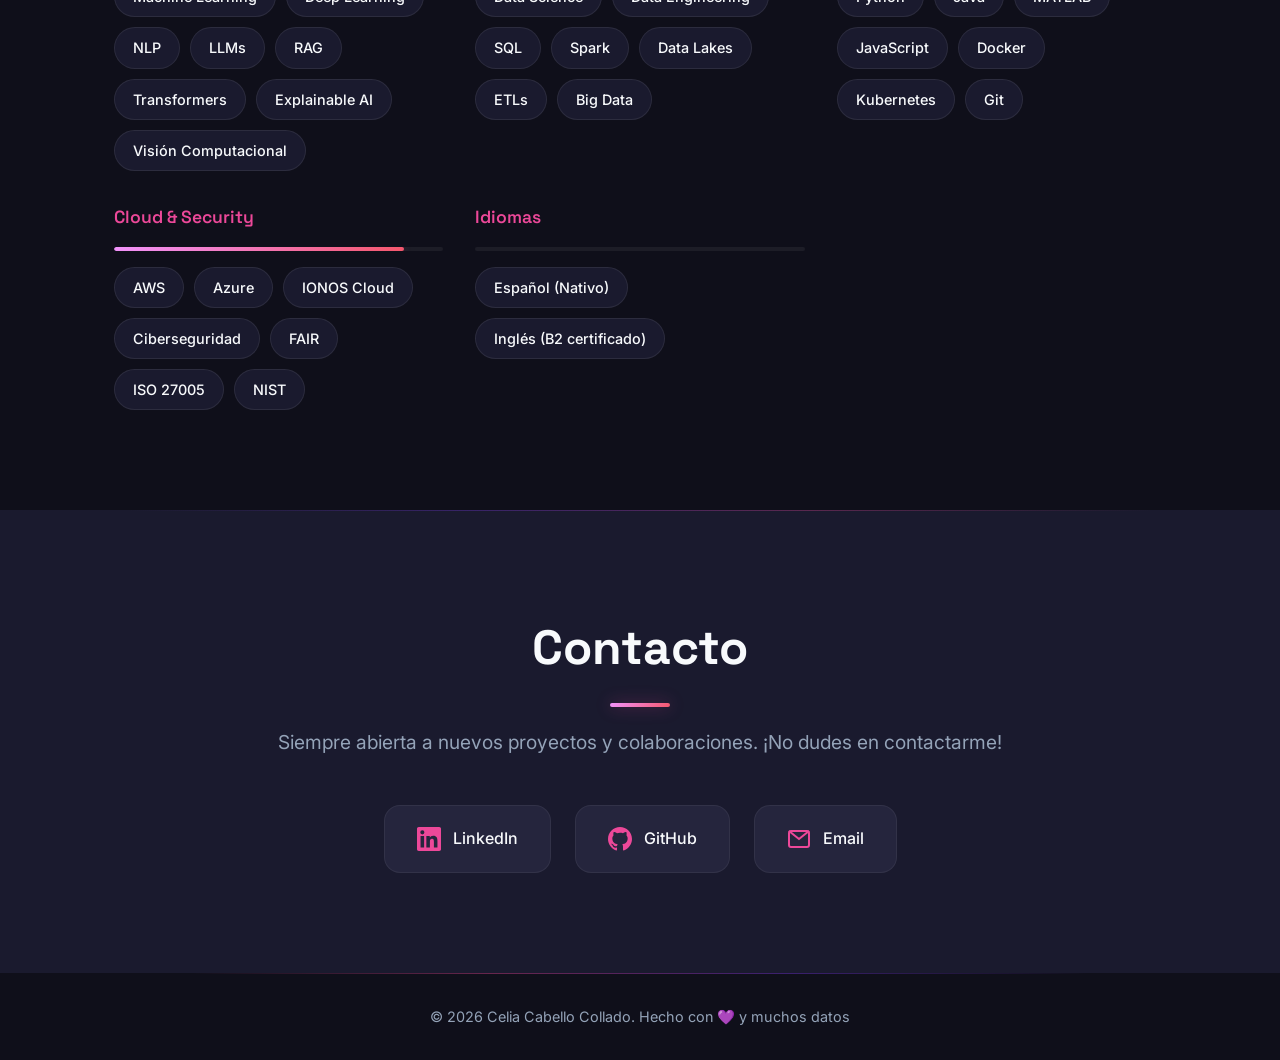
==== commit 2e4d0e9d: "Update content: email contact, real AI projects, NLP Lab improvements - Replace CV download with mai" ====
--- a/index.html
+++ b/index.html
@@ -69,7 +69,7 @@
             <p class="hero-desc" data-es="Ingeniera de IA, investigadora y docente. Enfoco la IA desde una perspectiva data-driven, combinando ciencia de datos, data engineering y NLP para construir soluciones eficientes y escalables." data-en="AI Engineer, researcher and lecturer. I approach AI from a data-driven perspective, combining data science, data engineering and NLP to build efficient and scalable solutions.">Ingeniera de IA, investigadora y docente. Enfoco la IA desde una perspectiva data-driven, combinando ciencia de datos, data engineering y NLP para construir soluciones eficientes y escalables.</p>
             <div class="hero-cta">
                 <a href="#nlp-lab" class="btn btn-primary" data-es="Probar NLP Lab" data-en="Try NLP Lab">Probar NLP Lab</a>
-                <a href="docs/cv_CeliaCabello.pdf" target="_blank" class="btn btn-outline btn-cv" data-es="Descargar CV" data-en="Download CV">Descargar CV</a>
+                <a href="#contact" class="btn btn-outline btn-email" data-es="Escríbeme" data-en="Write me">Escríbeme</a>
                 <a href="#contact" class="btn btn-outline" data-es="Contacto" data-en="Contact me">Contacto</a>
             </div>
         </div>
@@ -145,9 +145,9 @@
                         <span class="timeline-date">ene. 2024 - <span data-es="Actualidad" data-en="Present">Actualidad</span></span>
                         <h3>AI Engineer</h3>
                         <h4>Cloud Levante — Alicante</h4>
-                        <p data-es="EDA y desarrollo de modelos de ML y visión computacional. Desarrollo y mantenimiento de datalakes a nivel de arquitectura Big Data, gobierno del dato y ETLs. Sistemas cognitivos con RAG, bases de datos vectoriales y LLMs (embedding, reranking, finetuning). Despliegue de modelos en producción con Docker y Kubernetes en cloud (AWS, Azure, GC, IONOS)." data-en="EDA and development of ML and computer vision models. Development and maintenance of datalakes at Big Data architecture level, data governance and ETLs. Cognitive systems with RAG, vector databases and LLMs (embedding, reranking, finetuning). Model deployment in production with Docker and Kubernetes on cloud (AWS, Azure, GC, IONOS).">EDA y desarrollo de modelos de ML y visión computacional. Desarrollo y mantenimiento de datalakes a nivel de arquitectura Big Data, gobierno del dato y ETLs. Sistemas cognitivos con RAG, bases de datos vectoriales y LLMs (embedding, reranking, finetuning). Despliegue de modelos en producción con Docker y Kubernetes en cloud (AWS, Azure, GC, IONOS).</p>
+                        <p data-es="Sistemas predictivos de precios, volumétricos y logísticos. Optimización de precios y rutas mediante modelos de ML. Traducción avanzada de documentos complejos con contexto. Scraping multiagéntico. Sistemas cognitivos con RAG, bases de datos vectoriales y LLMs (embedding, reranking, finetuning). Arquitectura Big Data: datalakes, gobierno del dato y ETLs. Despliegue en producción con Docker y Kubernetes en cloud (AWS, Azure, GC, IONOS)." data-en="Predictive systems for pricing, volumetrics and logistics. Price and route optimization through ML models. Advanced translation of complex documents with context. Multi-agent scraping. Cognitive systems with RAG, vector databases and LLMs (embedding, reranking, finetuning). Big Data architecture: datalakes, data governance and ETLs. Production deployment with Docker and Kubernetes on cloud (AWS, Azure, GC, IONOS).">Sistemas predictivos de precios, volumétricos y logísticos. Optimización de precios y rutas mediante modelos de ML. Traducción avanzada de documentos complejos con contexto. Scraping multiagéntico. Sistemas cognitivos con RAG, bases de datos vectoriales y LLMs (embedding, reranking, finetuning). Arquitectura Big Data: datalakes, gobierno del dato y ETLs. Despliegue en producción con Docker y Kubernetes en cloud (AWS, Azure, GC, IONOS).</p>
                         <div class="timeline-tags">
-                            <span>Python</span><span>AWS</span><span>RAG</span><span>LLMs</span><span>Docker</span><span>Kubernetes</span>
+                            <span>Python</span><span>AWS</span><span>RAG</span><span>LLMs</span><span>Docker</span><span>Kubernetes</span><span>ML</span><span>Optimization</span>
                         </div>
                     </div>
                 </div>
@@ -295,9 +295,9 @@
                         <textarea id="nlpInput" rows="3" placeholder="Escribe algo aquí... / Type something here..."></textarea>
                         <div class="nlp-examples">
                             <span data-es="Probar:" data-en="Try:">Probar:</span>
-                            <button class="nlp-example-btn" data-text="El nuevo modelo de IA de Google ha revolucionado el procesamiento del lenguaje natural con resultados increíbles.">Ejemplo 1</button>
-                            <button class="nlp-example-btn" data-text="The cybersecurity risks in cloud computing require explainable AI solutions for better decision-making.">Ejemplo 2</button>
-                            <button class="nlp-example-btn" data-text="Me encanta trabajar con datos, construir modelos de machine learning y enseñar NLP en la universidad.">Ejemplo 3</button>
+                            <button class="nlp-example-btn" data-text="El sistema predictivo de precios utiliza modelos de machine learning para optimizar la estimación de costes logísticos en tiempo real.">Ejemplo 1</button>
+                            <button class="nlp-example-btn" data-text="The cybersecurity risks in cloud computing require explainable AI solutions for better decision-making using FAIR and NIST frameworks.">Ejemplo 2</button>
+                            <button class="nlp-example-btn" data-text="Los agentes inteligentes de scraping multiagéntico extraen y traducen documentos complejos con contexto mediante LLMs y técnicas avanzadas de NLP.">Ejemplo 3</button>
                         </div>
                         <button id="nlpAnalyze" class="btn btn-primary nlp-btn" data-es="Analizar" data-en="Analyze">Analizar</button>
                     </div>
@@ -330,7 +330,7 @@
 
             <!-- Tab 2: Embedding Explorer -->
             <div class="lab-panel" id="panel-embeddings">
-                <p class="panel-desc" data-es="En mi trabajo en Cloud Levante utilizo embeddings, bases de datos vectoriales y LLMs para construir sistemas RAG. Esta visualización muestra cómo las palabras se agrupan por significado en un espacio vectorial — el mismo principio detrás de los motores de búsqueda semántica que desarrollo. Haz clic en un punto para ver sus vecinos." data-en="In my work at Cloud Levante I use embeddings, vector databases and LLMs to build RAG systems. This visualization shows how words cluster by meaning in vector space — the same principle behind the semantic search engines I develop. Click a point to see its neighbors.">En mi trabajo en Cloud Levante utilizo embeddings, bases de datos vectoriales y LLMs para construir sistemas RAG. Esta visualización muestra cómo las palabras se agrupan por significado en un espacio vectorial — el mismo principio detrás de los motores de búsqueda semántica que desarrollo. Haz clic en un punto para ver sus vecinos.</p>
+                <p class="panel-desc" data-es="En mi día a día como AI Engineer utilizo embeddings, bases de datos vectoriales y LLMs para construir sistemas RAG. Esta visualización muestra cómo las palabras se agrupan por significado en un espacio vectorial — el mismo principio detrás de los motores de búsqueda semántica que desarrollo. Haz clic en un punto para ver sus vecinos." data-en="In my daily work as an AI Engineer I use embeddings, vector databases and LLMs to build RAG systems. This visualization shows how words cluster by meaning in vector space — the same principle behind the semantic search engines I develop. Click a point to see its neighbors.">En mi día a día como AI Engineer utilizo embeddings, bases de datos vectoriales y LLMs para construir sistemas RAG. Esta visualización muestra cómo las palabras se agrupan por significado en un espacio vectorial — el mismo principio detrás de los motores de búsqueda semántica que desarrollo. Haz clic en un punto para ver sus vecinos.</p>
                 <div class="embed-controls">
                     <input type="text" id="embedSearch" class="embed-search" placeholder="Search word..." data-es="Buscar palabra..." data-en="Search word...">
                     <div class="embed-legend" id="embedLegend"></div>
@@ -465,9 +465,9 @@
                     <span class="contact-icon-svg"><svg viewBox="0 0 24 24" fill="currentColor"><path d="M12 0C5.374 0 0 5.373 0 12c0 5.302 3.438 9.8 8.207 11.387.599.111.793-.261.793-.577v-2.234c-3.338.726-4.033-1.416-4.033-1.416-.546-1.387-1.333-1.756-1.333-1.756-1.089-.745.083-.729.083-.729 1.205.084 1.839 1.237 1.839 1.237 1.07 1.834 2.807 1.304 3.492.997.107-.775.418-1.305.762-1.604-2.665-.305-5.467-1.334-5.467-5.931 0-1.311.469-2.381 1.236-3.221-.124-.303-.535-1.524.117-3.176 0 0 1.008-.322 3.301 1.23A11.509 11.509 0 0112 5.803c1.02.005 2.047.138 3.006.404 2.291-1.552 3.297-1.23 3.297-1.23.653 1.653.242 2.874.118 3.176.77.84 1.235 1.911 1.235 3.221 0 4.609-2.807 5.624-5.479 5.921.43.372.823 1.102.823 2.222v3.293c0 .319.192.694.801.576C20.566 21.797 24 17.3 24 12c0-6.627-5.373-12-12-12z"/></svg></span>
                     <span>GitHub</span>
                 </a>
-                <a href="docs/cv_CeliaCabello.pdf" target="_blank" class="contact-card">
-                    <span class="contact-icon-svg"><svg viewBox="0 0 24 24" fill="none" stroke="currentColor" stroke-width="2"><path d="M14 2H6a2 2 0 00-2 2v16a2 2 0 002 2h12a2 2 0 002-2V8z"/><polyline points="14 2 14 8 20 8"/><line x1="12" y1="18" x2="12" y2="12"/><polyline points="9 15 12 18 15 15"/></svg></span>
-                    <span data-es="Descargar CV" data-en="Download CV">Descargar CV</span>
+                <a href="mailto:celiacabellocollado@gmail.com" class="contact-card">
+                    <span class="contact-icon-svg"><svg viewBox="0 0 24 24" fill="none" stroke="currentColor" stroke-width="2"><rect x="2" y="4" width="20" height="16" rx="2"/><path d="M22 4l-10 8L2 4"/></svg></span>
+                    <span>Email</span>
                 </a>
             </div>
         </div>
--- a/styles.css
+++ b/styles.css
@@ -361,16 +361,16 @@
     transform: translateY(-2px);
 }
 
-.btn-cv::before {
+.btn-email::before {
     content: none !important;
 }
 
-.btn-cv {
+.btn-email {
     border-color: var(--cyan);
     color: var(--cyan);
 }
 
-.btn-cv:hover {
+.btn-email:hover {
     border-color: var(--cyan);
     color: var(--cyan);
     box-shadow: 0 8px 24px rgba(6, 182, 212, 0.2);
@@ -1134,6 +1134,51 @@
     font-size: 0.75rem;
     color: var(--gray);
     margin-top: 4px;
+}
+
+/* Word Frequency Chart */
+.freq-chart {
+    grid-column: 1 / -1;
+    margin-top: 12px;
+    display: flex;
+    flex-direction: column;
+    gap: 6px;
+}
+
+.freq-row {
+    display: flex;
+    align-items: center;
+    gap: 10px;
+}
+
+.freq-word {
+    font-family: var(--font-mono);
+    font-size: 0.8rem;
+    color: var(--light);
+    min-width: 80px;
+    text-align: right;
+}
+
+.freq-bar-bg {
+    flex: 1;
+    height: 8px;
+    background: var(--dark);
+    border-radius: 4px;
+    overflow: hidden;
+}
+
+.freq-bar {
+    height: 100%;
+    background: var(--gradient-3);
+    border-radius: 4px;
+    transition: width 0.8s ease;
+}
+
+.freq-count {
+    font-family: var(--font-mono);
+    font-size: 0.75rem;
+    color: var(--cyan);
+    min-width: 20px;
 }
 
 /* ===== NLP Lab Tabs ===== */
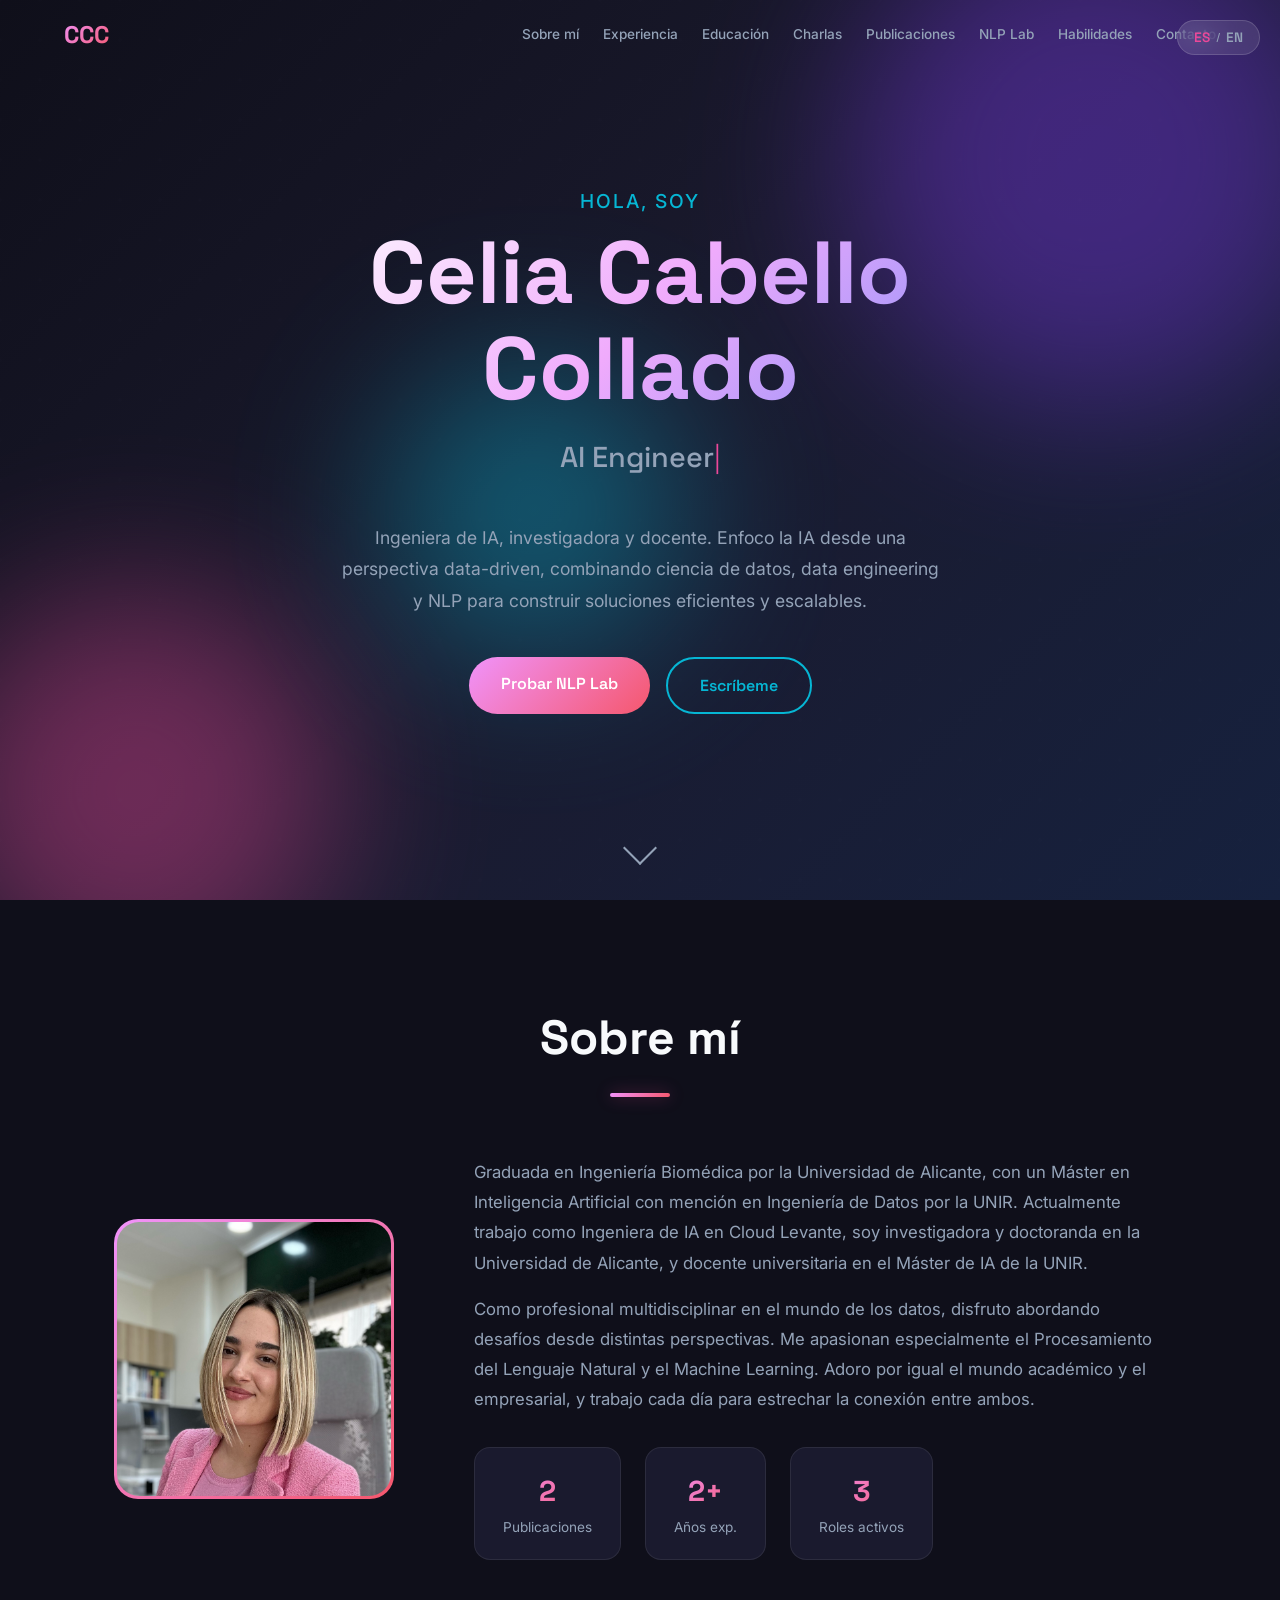
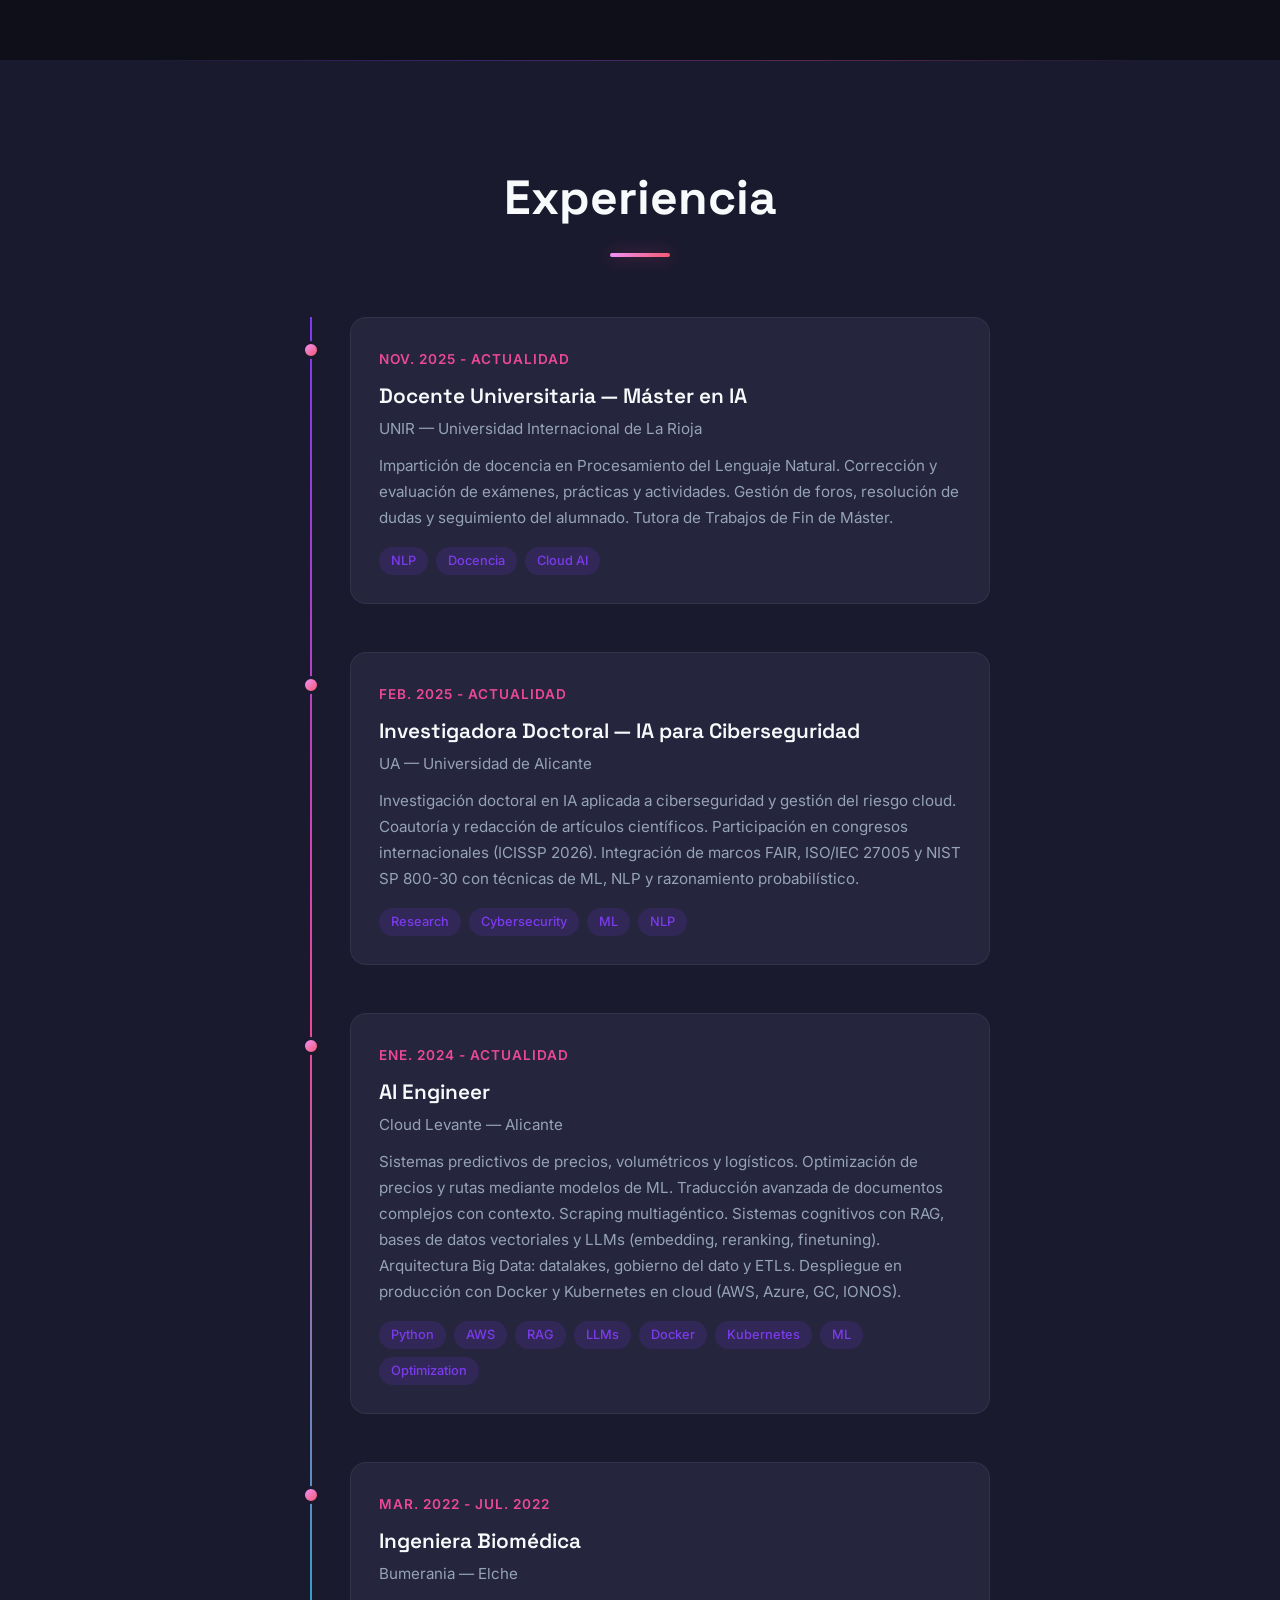
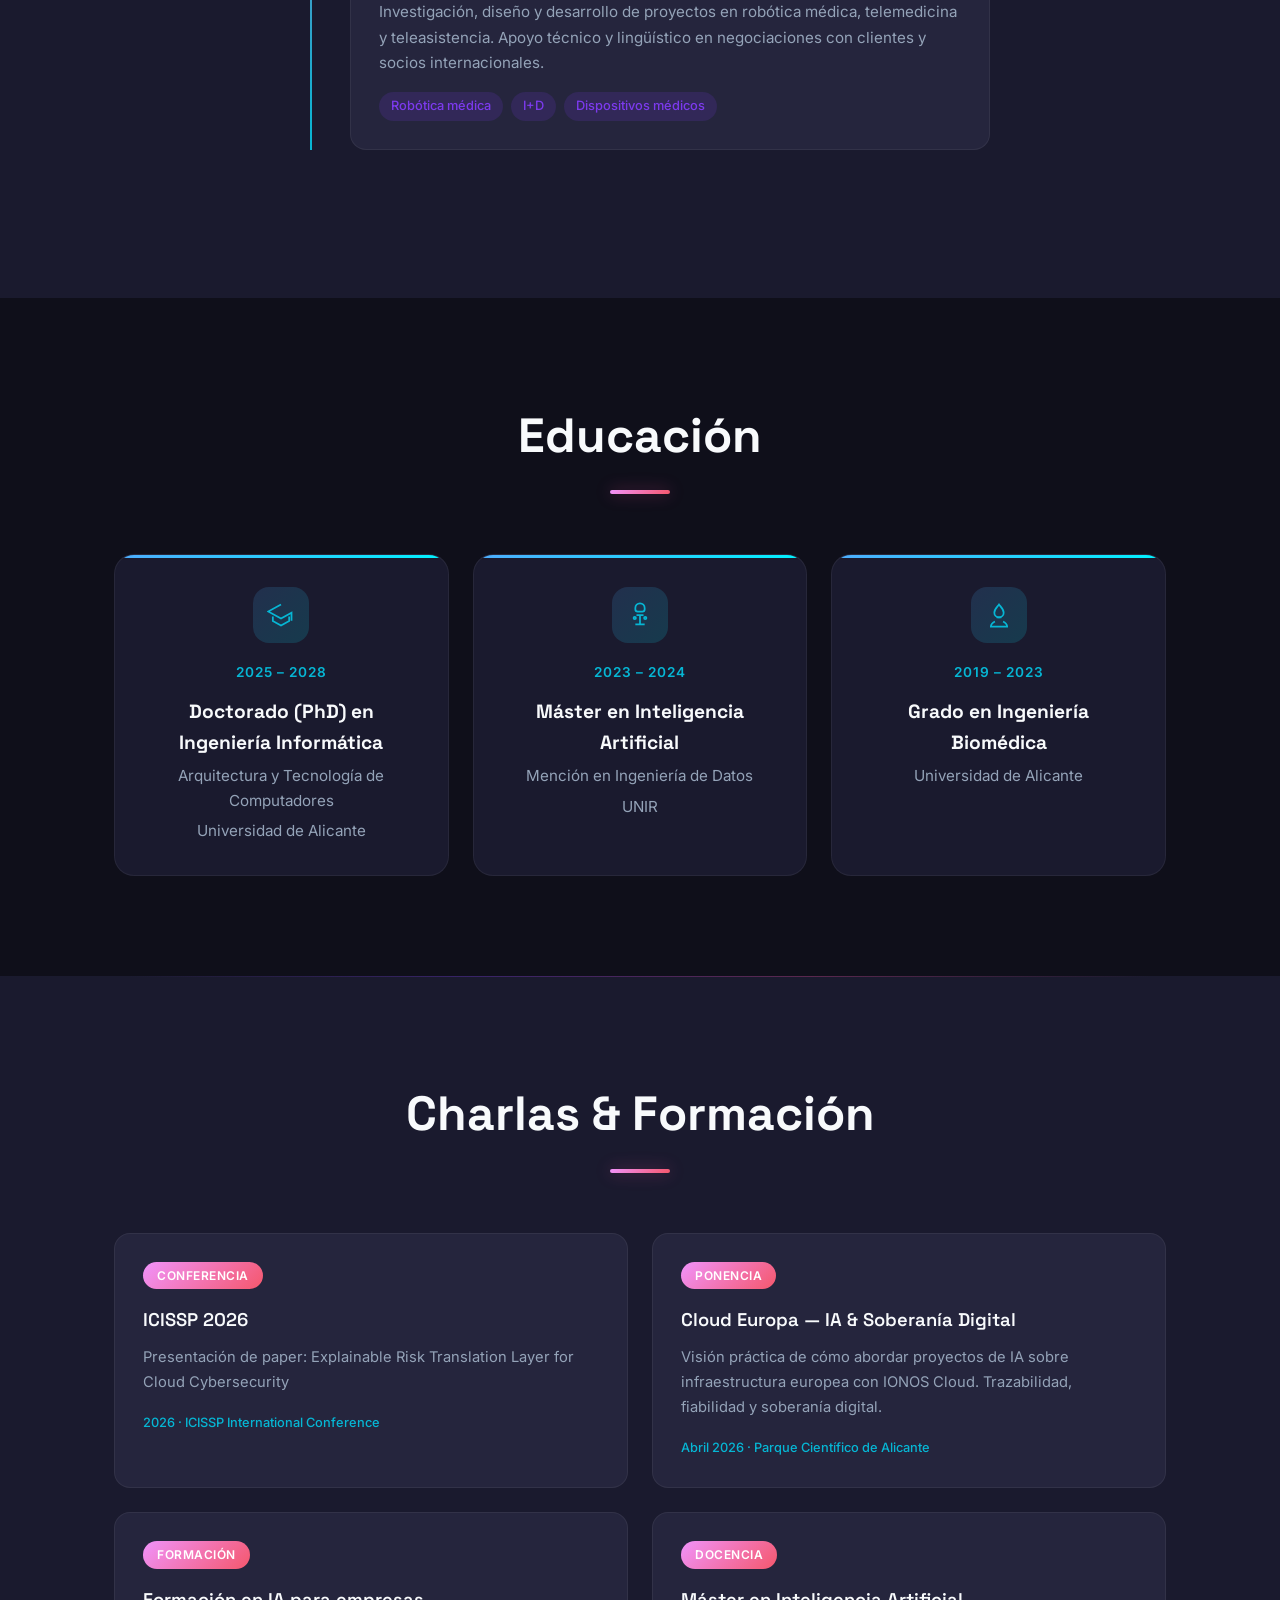
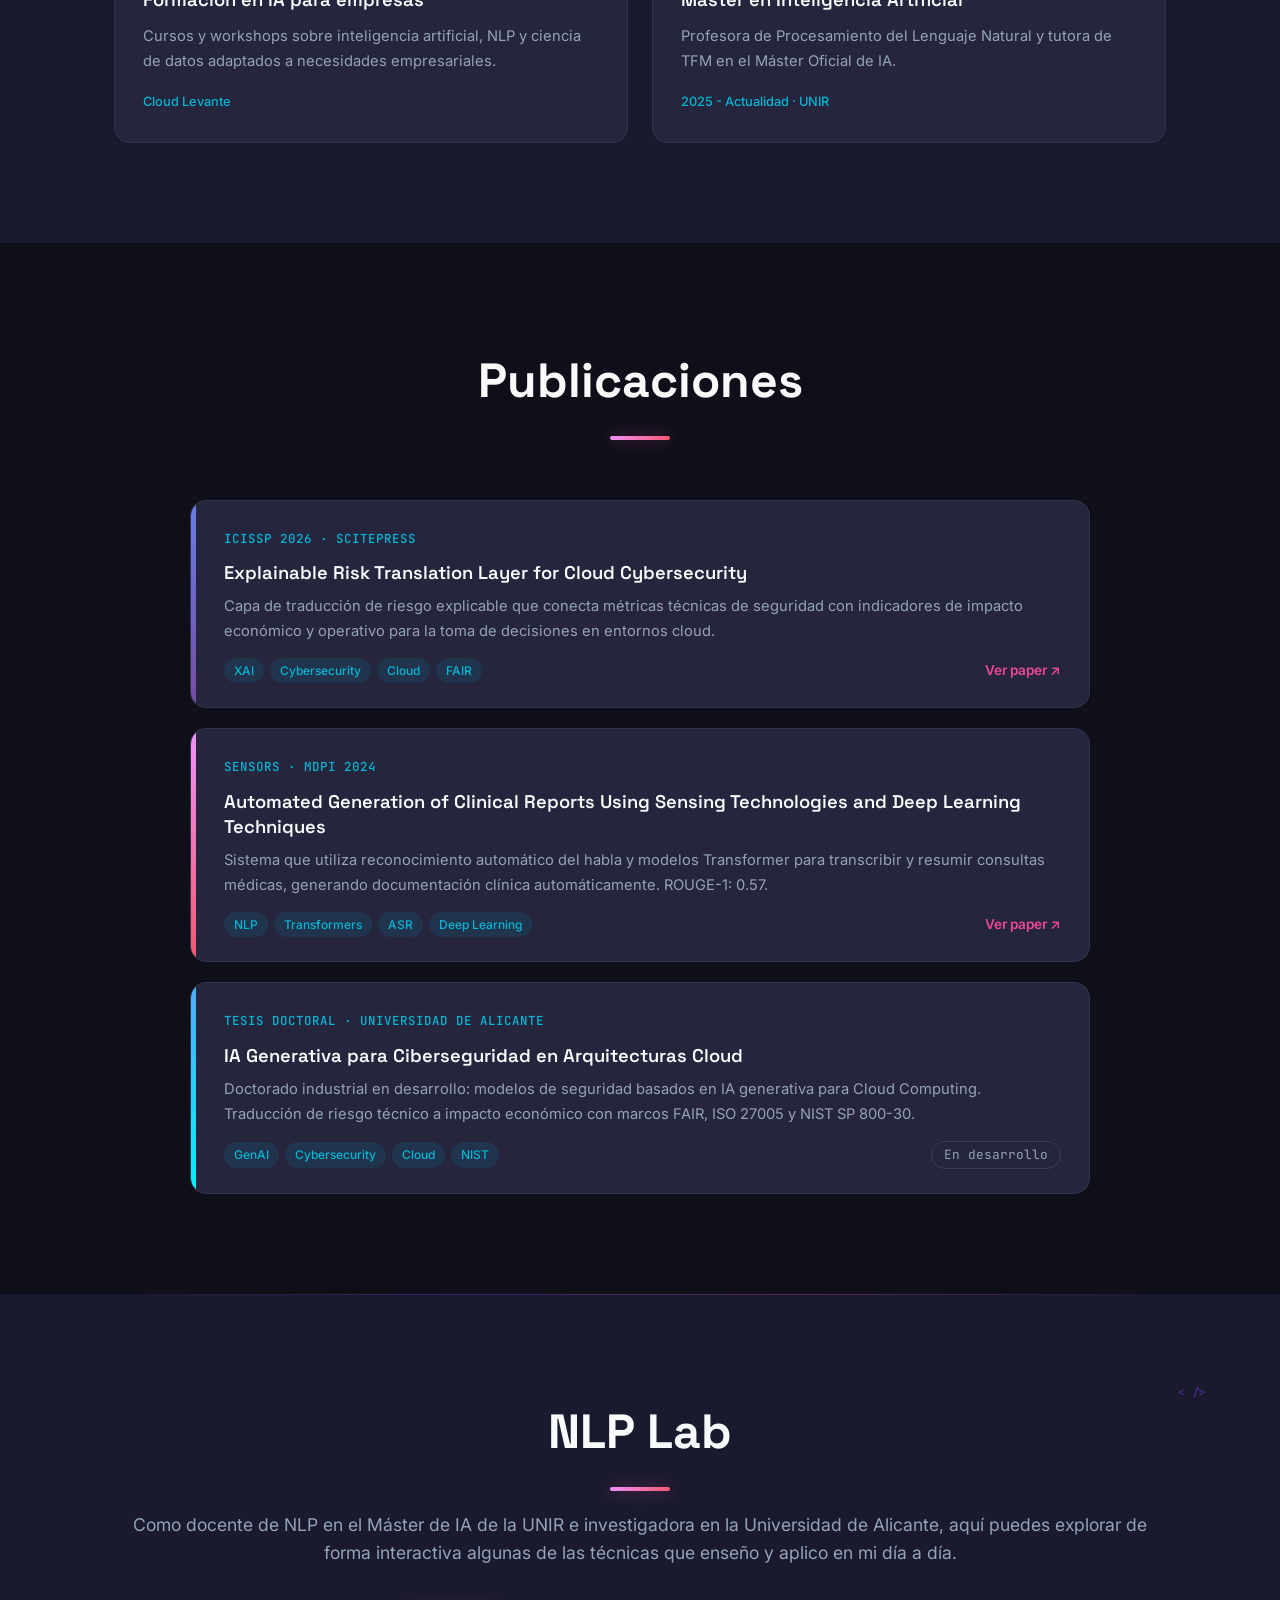
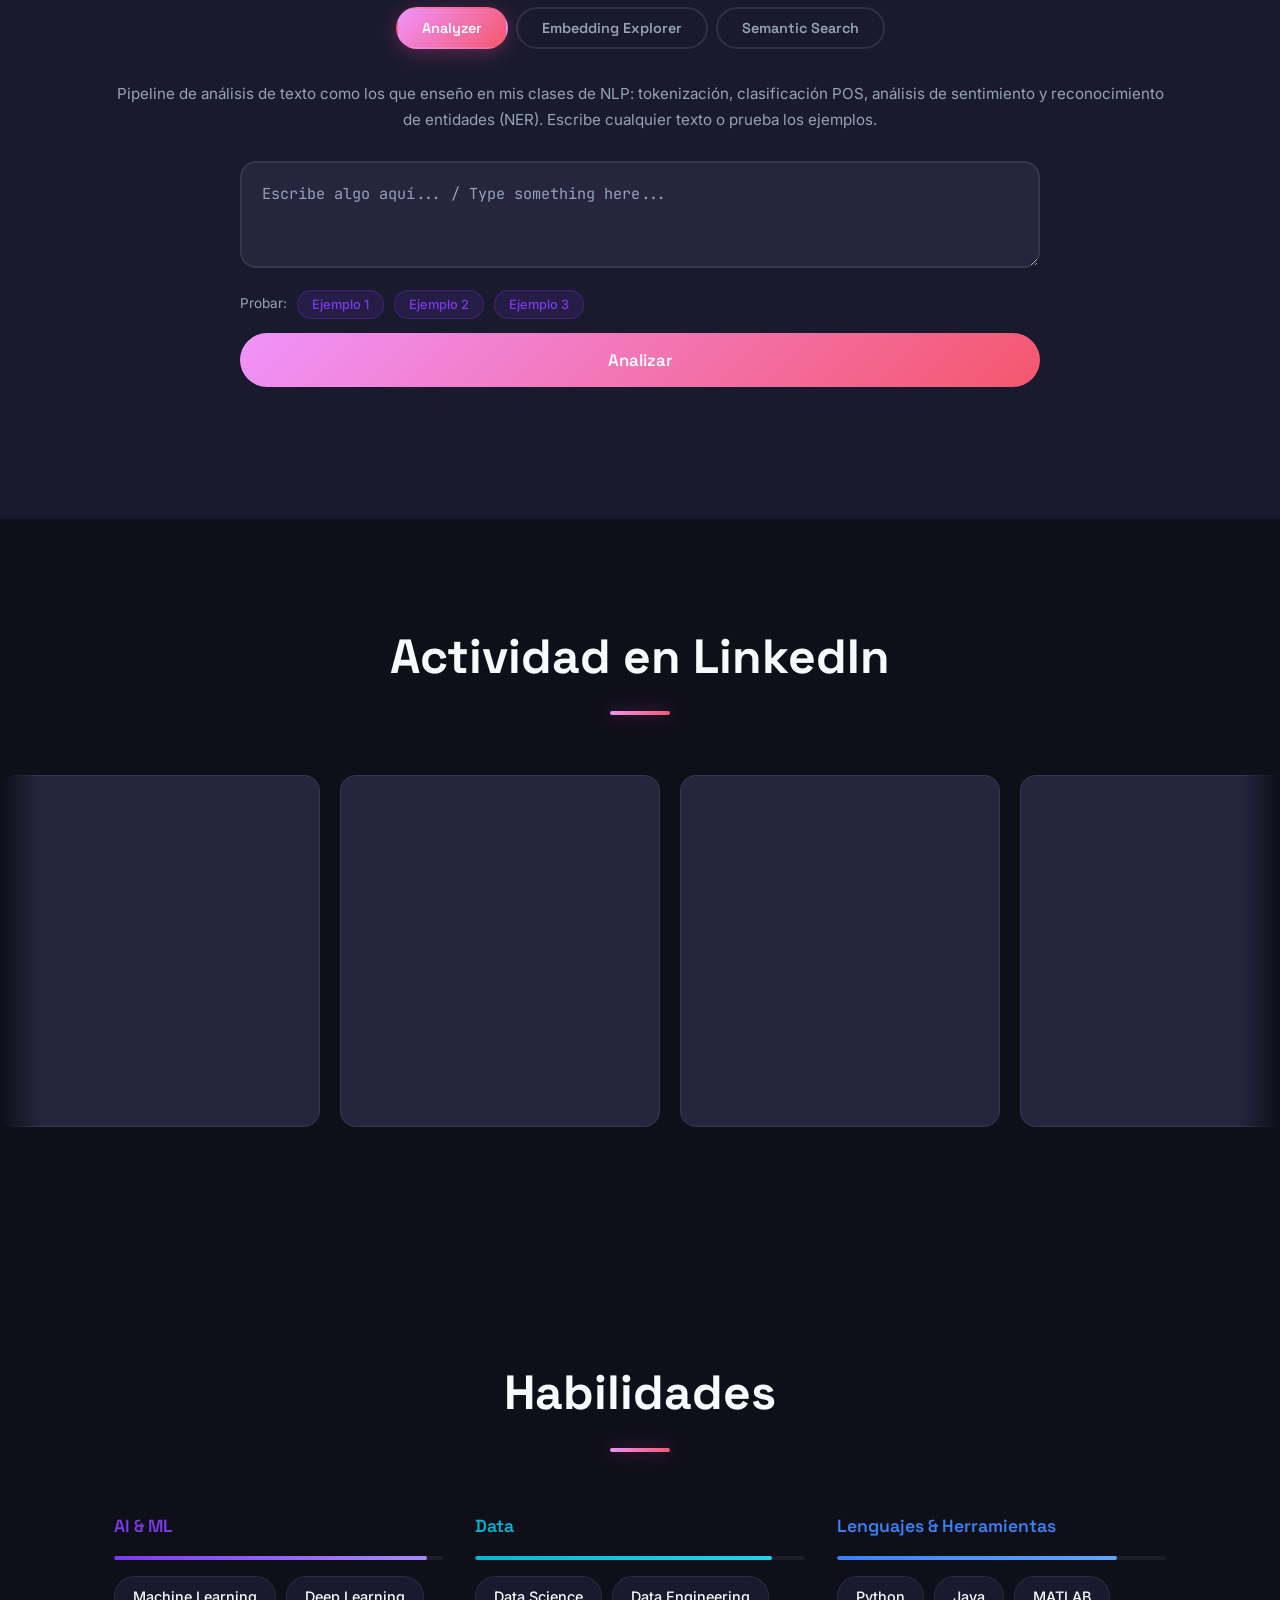
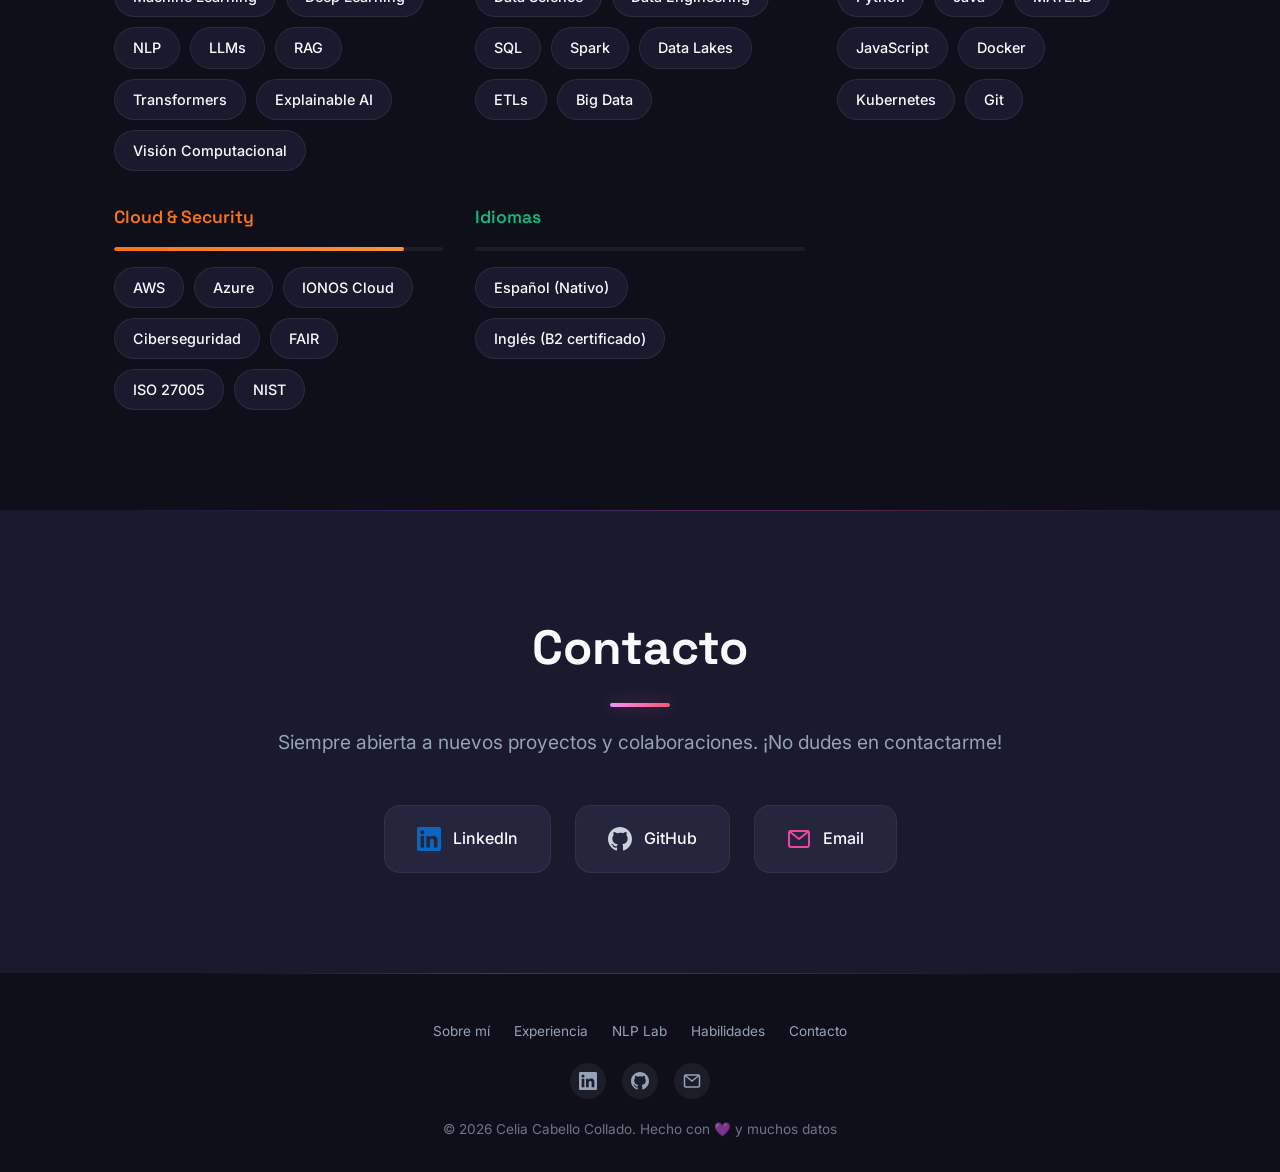
==== commit 21de35a1: "Style & format polish: clean hero CTA, brand contact colors, skill accents, enhanced footer" ====
--- a/index.html
+++ b/index.html
@@ -69,8 +69,7 @@
             <p class="hero-desc" data-es="Ingeniera de IA, investigadora y docente. Enfoco la IA desde una perspectiva data-driven, combinando ciencia de datos, data engineering y NLP para construir soluciones eficientes y escalables." data-en="AI Engineer, researcher and lecturer. I approach AI from a data-driven perspective, combining data science, data engineering and NLP to build efficient and scalable solutions.">Ingeniera de IA, investigadora y docente. Enfoco la IA desde una perspectiva data-driven, combinando ciencia de datos, data engineering y NLP para construir soluciones eficientes y escalables.</p>
             <div class="hero-cta">
                 <a href="#nlp-lab" class="btn btn-primary" data-es="Probar NLP Lab" data-en="Try NLP Lab">Probar NLP Lab</a>
-                <a href="#contact" class="btn btn-outline btn-email" data-es="Escríbeme" data-en="Write me">Escríbeme</a>
-                <a href="#contact" class="btn btn-outline" data-es="Contacto" data-en="Contact me">Contacto</a>
+                <a href="mailto:celiacabellocollado@gmail.com" class="btn btn-outline btn-email" data-es="Escríbeme" data-en="Write me">Escríbeme</a>
             </div>
         </div>
         <div class="scroll-indicator">
@@ -386,7 +385,7 @@
         <div class="container">
             <h2 class="section-title" data-es="Habilidades" data-en="Skills">Habilidades</h2>
             <div class="skills-grid">
-                <div class="skill-category">
+                <div class="skill-category skill-ai">
                     <h3>AI & ML</h3>
                     <div class="skill-bar-wrap"><div class="skill-bar-fill" data-level="95"></div></div>
                     <div class="skill-items">
@@ -400,7 +399,7 @@
                         <div class="skill-chip" data-es="Visión Computacional" data-en="Computer Vision">Visión Computacional</div>
                     </div>
                 </div>
-                <div class="skill-category">
+                <div class="skill-category skill-data">
                     <h3>Data</h3>
                     <div class="skill-bar-wrap"><div class="skill-bar-fill" data-level="90"></div></div>
                     <div class="skill-items">
@@ -413,7 +412,7 @@
                         <div class="skill-chip">Big Data</div>
                     </div>
                 </div>
-                <div class="skill-category">
+                <div class="skill-category skill-tools">
                     <h3 data-es="Lenguajes & Herramientas" data-en="Languages & Tools">Lenguajes & Herramientas</h3>
                     <div class="skill-bar-wrap"><div class="skill-bar-fill" data-level="85"></div></div>
                     <div class="skill-items">
@@ -426,7 +425,7 @@
                         <div class="skill-chip">Git</div>
                     </div>
                 </div>
-                <div class="skill-category">
+                <div class="skill-category skill-cloud">
                     <h3>Cloud & Security</h3>
                     <div class="skill-bar-wrap"><div class="skill-bar-fill" data-level="88"></div></div>
                     <div class="skill-items">
@@ -439,7 +438,7 @@
                         <div class="skill-chip">NIST</div>
                     </div>
                 </div>
-                <div class="skill-category">
+                <div class="skill-category skill-langs">
                     <h3 data-es="Idiomas" data-en="Languages">Idiomas</h3>
                     <div class="skill-bar-wrap"><div class="skill-bar-fill" data-level="80"></div></div>
                     <div class="skill-items">
@@ -457,15 +456,15 @@
             <h2 class="section-title" data-es="Contacto" data-en="Contact">Contacto</h2>
             <p class="contact-subtitle" data-es="Siempre abierta a nuevos proyectos y colaboraciones. ¡No dudes en contactarme!" data-en="Always open to new projects and collaborations. Don't hesitate to reach out!">Siempre abierta a nuevos proyectos y colaboraciones. ¡No dudes en contactarme!</p>
             <div class="contact-grid">
-                <a href="https://www.linkedin.com/in/celia-cabello-collado-ai-engineer" target="_blank" class="contact-card">
+                <a href="https://www.linkedin.com/in/celia-cabello-collado-ai-engineer" target="_blank" class="contact-card contact-linkedin">
                     <span class="contact-icon-svg"><svg viewBox="0 0 24 24" fill="currentColor"><path d="M20.447 20.452h-3.554v-5.569c0-1.328-.027-3.037-1.852-3.037-1.853 0-2.136 1.445-2.136 2.939v5.667H9.351V9h3.414v1.561h.046c.477-.9 1.637-1.85 3.37-1.85 3.601 0 4.267 2.37 4.267 5.455v6.286zM5.337 7.433a2.062 2.062 0 01-2.063-2.065 2.064 2.064 0 112.063 2.065zm1.782 13.019H3.555V9h3.564v11.452zM22.225 0H1.771C.792 0 0 .774 0 1.729v20.542C0 23.227.792 24 1.771 24h20.451C23.2 24 24 23.227 24 22.271V1.729C24 .774 23.2 0 22.222 0h.003z"/></svg></span>
                     <span>LinkedIn</span>
                 </a>
-                <a href="https://github.com/celiacl" target="_blank" class="contact-card">
+                <a href="https://github.com/celiacl" target="_blank" class="contact-card contact-github">
                     <span class="contact-icon-svg"><svg viewBox="0 0 24 24" fill="currentColor"><path d="M12 0C5.374 0 0 5.373 0 12c0 5.302 3.438 9.8 8.207 11.387.599.111.793-.261.793-.577v-2.234c-3.338.726-4.033-1.416-4.033-1.416-.546-1.387-1.333-1.756-1.333-1.756-1.089-.745.083-.729.083-.729 1.205.084 1.839 1.237 1.839 1.237 1.07 1.834 2.807 1.304 3.492.997.107-.775.418-1.305.762-1.604-2.665-.305-5.467-1.334-5.467-5.931 0-1.311.469-2.381 1.236-3.221-.124-.303-.535-1.524.117-3.176 0 0 1.008-.322 3.301 1.23A11.509 11.509 0 0112 5.803c1.02.005 2.047.138 3.006.404 2.291-1.552 3.297-1.23 3.297-1.23.653 1.653.242 2.874.118 3.176.77.84 1.235 1.911 1.235 3.221 0 4.609-2.807 5.624-5.479 5.921.43.372.823 1.102.823 2.222v3.293c0 .319.192.694.801.576C20.566 21.797 24 17.3 24 12c0-6.627-5.373-12-12-12z"/></svg></span>
                     <span>GitHub</span>
                 </a>
-                <a href="mailto:celiacabellocollado@gmail.com" class="contact-card">
+                <a href="mailto:celiacabellocollado@gmail.com" class="contact-card contact-email">
                     <span class="contact-icon-svg"><svg viewBox="0 0 24 24" fill="none" stroke="currentColor" stroke-width="2"><rect x="2" y="4" width="20" height="16" rx="2"/><path d="M22 4l-10 8L2 4"/></svg></span>
                     <span>Email</span>
                 </a>
@@ -480,7 +479,27 @@
 
     <!-- Footer -->
     <footer class="footer">
-        <p>© 2026 Celia Cabello Collado. <span data-es="Hecho con 💜 y muchos datos" data-en="Made with 💜 and lots of data">Hecho con 💜 y muchos datos</span></p>
+        <div class="footer-inner">
+            <div class="footer-nav">
+                <a href="#about" data-es="Sobre mí" data-en="About">Sobre mí</a>
+                <a href="#experience" data-es="Experiencia" data-en="Experience">Experiencia</a>
+                <a href="#nlp-lab">NLP Lab</a>
+                <a href="#skills" data-es="Habilidades" data-en="Skills">Habilidades</a>
+                <a href="#contact" data-es="Contacto" data-en="Contact">Contacto</a>
+            </div>
+            <div class="footer-social">
+                <a href="https://www.linkedin.com/in/celia-cabello-collado-ai-engineer" target="_blank" aria-label="LinkedIn" class="footer-social-link">
+                    <svg viewBox="0 0 24 24" fill="currentColor" width="18" height="18"><path d="M20.447 20.452h-3.554v-5.569c0-1.328-.027-3.037-1.852-3.037-1.853 0-2.136 1.445-2.136 2.939v5.667H9.351V9h3.414v1.561h.046c.477-.9 1.637-1.85 3.37-1.85 3.601 0 4.267 2.37 4.267 5.455v6.286zM5.337 7.433a2.062 2.062 0 01-2.063-2.065 2.064 2.064 0 112.063 2.065zm1.782 13.019H3.555V9h3.564v11.452zM22.225 0H1.771C.792 0 0 .774 0 1.729v20.542C0 23.227.792 24 1.771 24h20.451C23.2 24 24 23.227 24 22.271V1.729C24 .774 23.2 0 22.222 0h.003z"/></svg>
+                </a>
+                <a href="https://github.com/celiacl" target="_blank" aria-label="GitHub" class="footer-social-link">
+                    <svg viewBox="0 0 24 24" fill="currentColor" width="18" height="18"><path d="M12 0C5.374 0 0 5.373 0 12c0 5.302 3.438 9.8 8.207 11.387.599.111.793-.261.793-.577v-2.234c-3.338.726-4.033-1.416-4.033-1.416-.546-1.387-1.333-1.756-1.333-1.756-1.089-.745.083-.729.083-.729 1.205.084 1.839 1.237 1.839 1.237 1.07 1.834 2.807 1.304 3.492.997.107-.775.418-1.305.762-1.604-2.665-.305-5.467-1.334-5.467-5.931 0-1.311.469-2.381 1.236-3.221-.124-.303-.535-1.524.117-3.176 0 0 1.008-.322 3.301 1.23A11.509 11.509 0 0112 5.803c1.02.005 2.047.138 3.006.404 2.291-1.552 3.297-1.23 3.297-1.23.653 1.653.242 2.874.118 3.176.77.84 1.235 1.911 1.235 3.221 0 4.609-2.807 5.624-5.479 5.921.43.372.823 1.102.823 2.222v3.293c0 .319.192.694.801.576C20.566 21.797 24 17.3 24 12c0-6.627-5.373-12-12-12z"/></svg>
+                </a>
+                <a href="mailto:celiacabellocollado@gmail.com" aria-label="Email" class="footer-social-link">
+                    <svg viewBox="0 0 24 24" fill="none" stroke="currentColor" stroke-width="2" width="18" height="18"><rect x="2" y="4" width="20" height="16" rx="2"/><path d="M22 4l-10 8L2 4"/></svg>
+                </a>
+            </div>
+            <p class="footer-copy">&copy; 2026 Celia Cabello Collado. <span data-es="Hecho con 💜 y muchos datos" data-en="Made with 💜 and lots of data">Hecho con 💜 y muchos datos</span></p>
+        </div>
     </footer>
 
     <script src="script.js"></script>
--- a/styles.css
+++ b/styles.css
@@ -37,6 +37,12 @@
     color: var(--light);
     line-height: 1.6;
     overflow-x: hidden;
+    opacity: 0;
+    animation: bodyFadeIn 0.6s ease 0.1s forwards;
+}
+
+@keyframes bodyFadeIn {
+    to { opacity: 1; }
 }
 
 a {
@@ -1464,7 +1470,6 @@
     font-size: 1.1rem;
     font-weight: 600;
     margin-bottom: 16px;
-    color: var(--pink);
 }
 
 .skill-items {
@@ -1491,6 +1496,27 @@
     box-shadow: 0 6px 20px rgba(124, 58, 237, 0.15);
 }
 
+/* Skill category accent colors */
+.skill-ai h3 { color: var(--purple); }
+.skill-ai .skill-bar-fill { background: linear-gradient(90deg, #7c3aed, #a78bfa); }
+.skill-ai .skill-chip:hover { border-color: var(--purple); background: rgba(124, 58, 237, 0.15); box-shadow: 0 6px 20px rgba(124, 58, 237, 0.15); }
+
+.skill-data h3 { color: var(--cyan); }
+.skill-data .skill-bar-fill { background: linear-gradient(90deg, #06b6d4, #22d3ee); }
+.skill-data .skill-chip:hover { border-color: var(--cyan); background: rgba(6, 182, 212, 0.15); box-shadow: 0 6px 20px rgba(6, 182, 212, 0.15); }
+
+.skill-tools h3 { color: var(--blue); }
+.skill-tools .skill-bar-fill { background: linear-gradient(90deg, #3b82f6, #60a5fa); }
+.skill-tools .skill-chip:hover { border-color: var(--blue); background: rgba(59, 130, 246, 0.15); box-shadow: 0 6px 20px rgba(59, 130, 246, 0.15); }
+
+.skill-cloud h3 { color: var(--orange); }
+.skill-cloud .skill-bar-fill { background: linear-gradient(90deg, #f97316, #fb923c); }
+.skill-cloud .skill-chip:hover { border-color: var(--orange); background: rgba(249, 115, 22, 0.15); box-shadow: 0 6px 20px rgba(249, 115, 22, 0.15); }
+
+.skill-langs h3 { color: var(--green); }
+.skill-langs .skill-bar-fill { background: linear-gradient(90deg, #10b981, #34d399); }
+.skill-langs .skill-chip:hover { border-color: var(--green); background: rgba(16, 185, 129, 0.15); box-shadow: 0 6px 20px rgba(16, 185, 129, 0.15); }
+
 /* ===== Contact ===== */
 .contact-subtitle {
     text-align: center;
@@ -1532,7 +1558,7 @@
 /* ===== Footer ===== */
 .footer {
     text-align: center;
-    padding: 32px 24px;
+    padding: 48px 24px 32px;
     color: var(--gray);
     font-size: 0.9rem;
     position: relative;
@@ -1546,6 +1572,65 @@
     right: 15%;
     height: 1px;
     background: linear-gradient(90deg, transparent, rgba(236, 72, 153, 0.4), rgba(124, 58, 237, 0.4), transparent);
+}
+
+.footer-inner {
+    max-width: 600px;
+    margin: 0 auto;
+}
+
+.footer-nav {
+    display: flex;
+    justify-content: center;
+    gap: 24px;
+    flex-wrap: wrap;
+    margin-bottom: 20px;
+}
+
+.footer-nav a {
+    font-size: 0.85rem;
+    color: var(--gray);
+    transition: color 0.3s ease;
+}
+
+.footer-nav a:hover {
+    color: var(--light);
+}
+
+.footer-social {
+    display: flex;
+    justify-content: center;
+    gap: 16px;
+    margin-bottom: 20px;
+}
+
+.footer-social-link {
+    width: 36px;
+    height: 36px;
+    display: flex;
+    align-items: center;
+    justify-content: center;
+    border-radius: 50%;
+    background: rgba(255, 255, 255, 0.06);
+    color: var(--gray);
+    transition: all 0.3s ease;
+}
+
+.footer-social-link:hover {
+    background: var(--gradient-2);
+    color: white;
+    transform: translateY(-3px);
+    box-shadow: 0 6px 20px rgba(236, 72, 153, 0.25);
+}
+
+.footer-social-link svg {
+    width: 18px;
+    height: 18px;
+}
+
+.footer-copy {
+    font-size: 0.85rem;
+    opacity: 0.7;
 }
 
 /* ===== Scroll Animations ===== */
@@ -1656,7 +1741,7 @@
     height: 100%;
     width: 0%;
     border-radius: 4px;
-    background: var(--gradient-2);
+    background: var(--gradient-2); /* fallback */
     transition: width 1.2s cubic-bezier(0.25, 0.46, 0.45, 0.94);
 }
 
@@ -1680,6 +1765,25 @@
 
 .contact-card:hover .contact-icon-svg {
     transform: scale(1.2);
+}
+
+/* Contact brand colors */
+.contact-linkedin .contact-icon-svg { color: #0a66c2; }
+.contact-linkedin:hover {
+    border-color: #0a66c2;
+    box-shadow: 0 12px 40px rgba(10, 102, 194, 0.2), 0 0 20px rgba(10, 102, 194, 0.1);
+}
+
+.contact-github .contact-icon-svg { color: #c9d1d9; }
+.contact-github:hover {
+    border-color: #c9d1d9;
+    box-shadow: 0 12px 40px rgba(201, 209, 217, 0.12), 0 0 20px rgba(201, 209, 217, 0.06);
+}
+
+.contact-email .contact-icon-svg { color: var(--pink); }
+.contact-email:hover {
+    border-color: var(--pink);
+    box-shadow: 0 12px 40px rgba(236, 72, 153, 0.2), 0 0 20px rgba(236, 72, 153, 0.1);
 }
 
 /* ===== Mobile Responsive ===== */
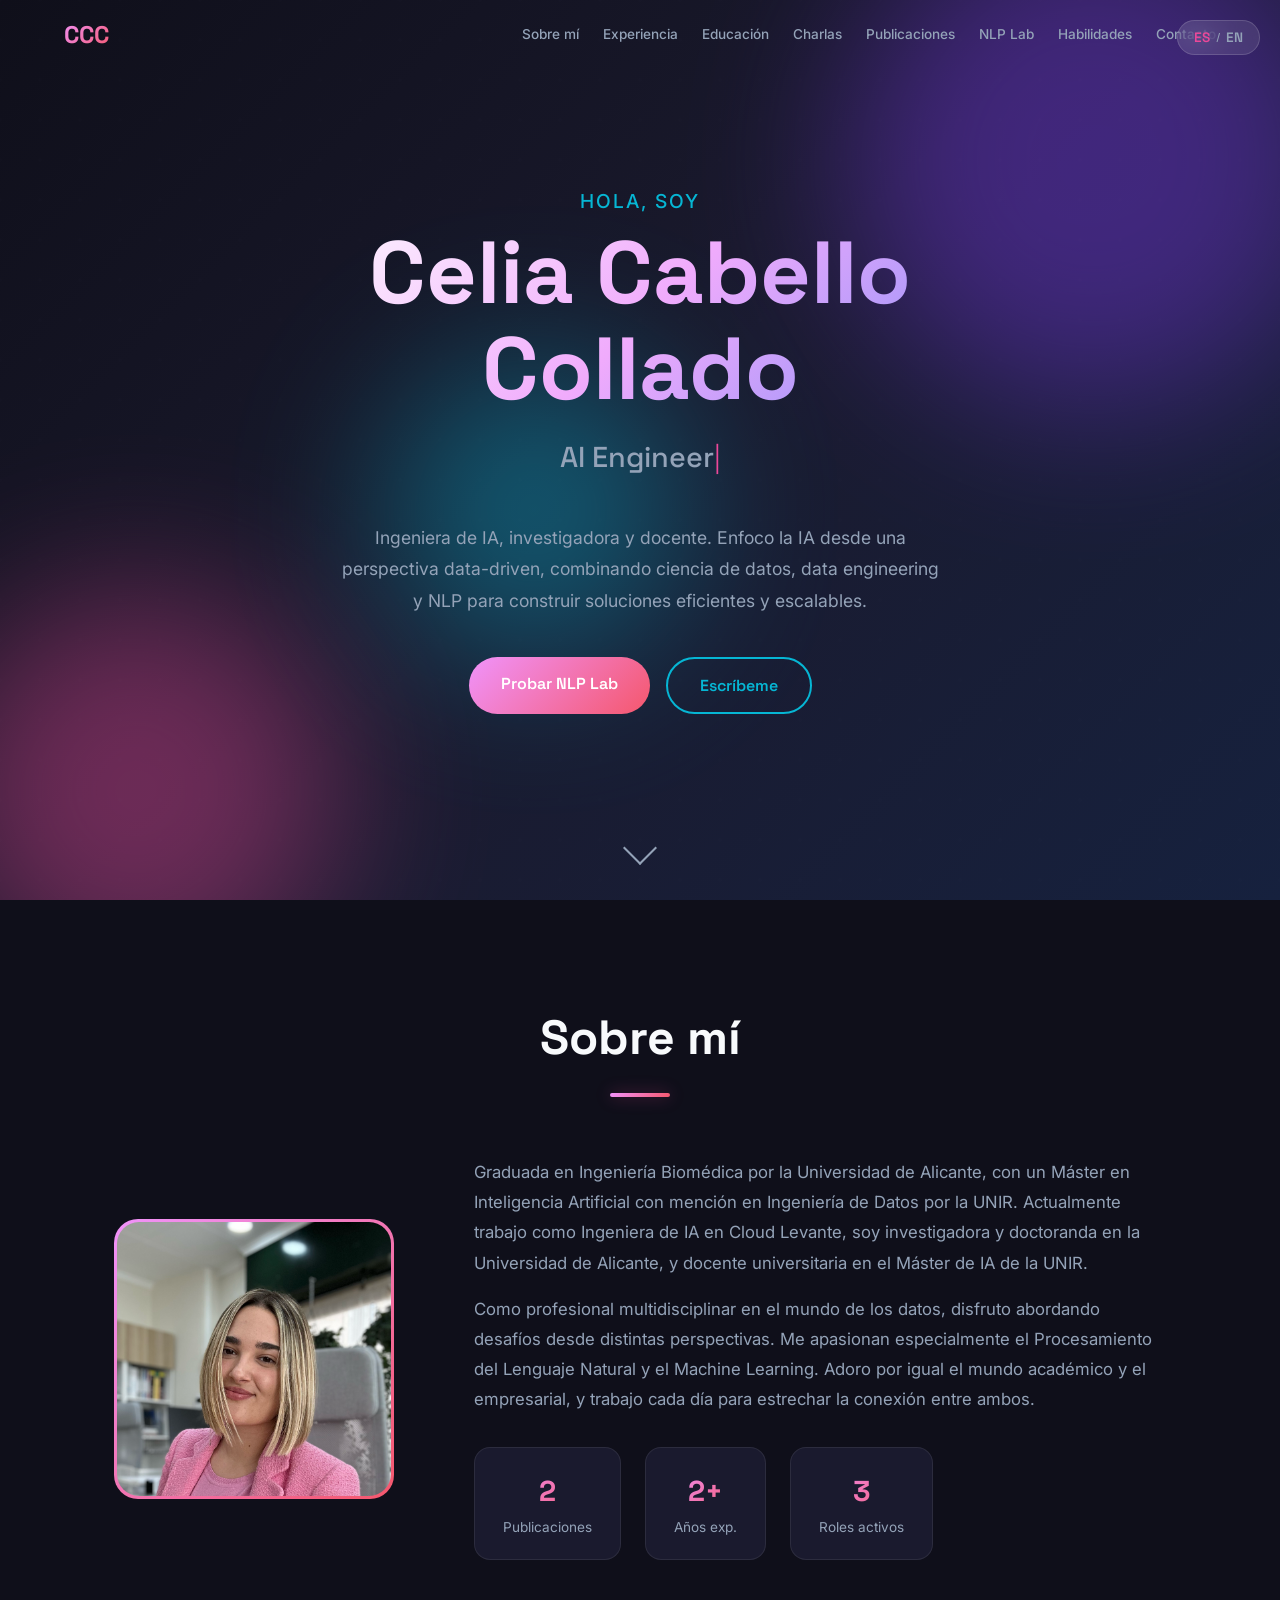
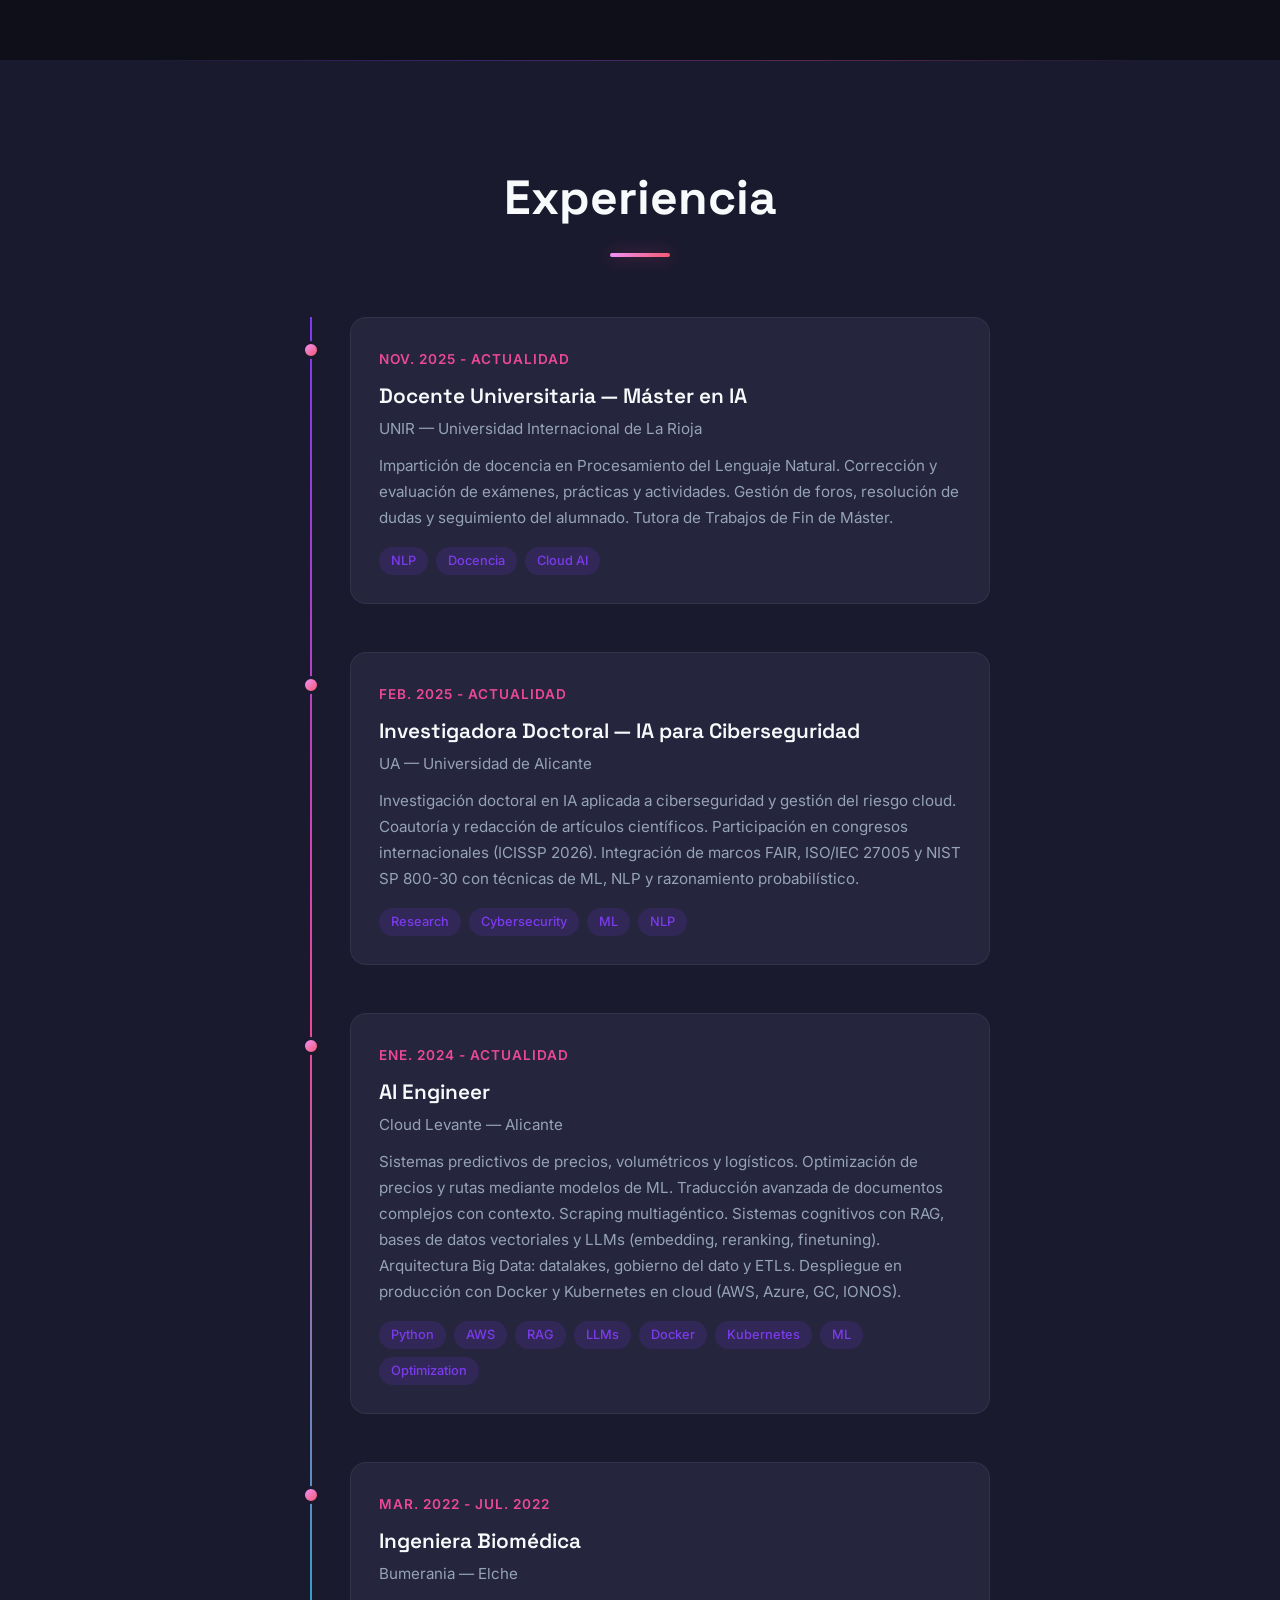
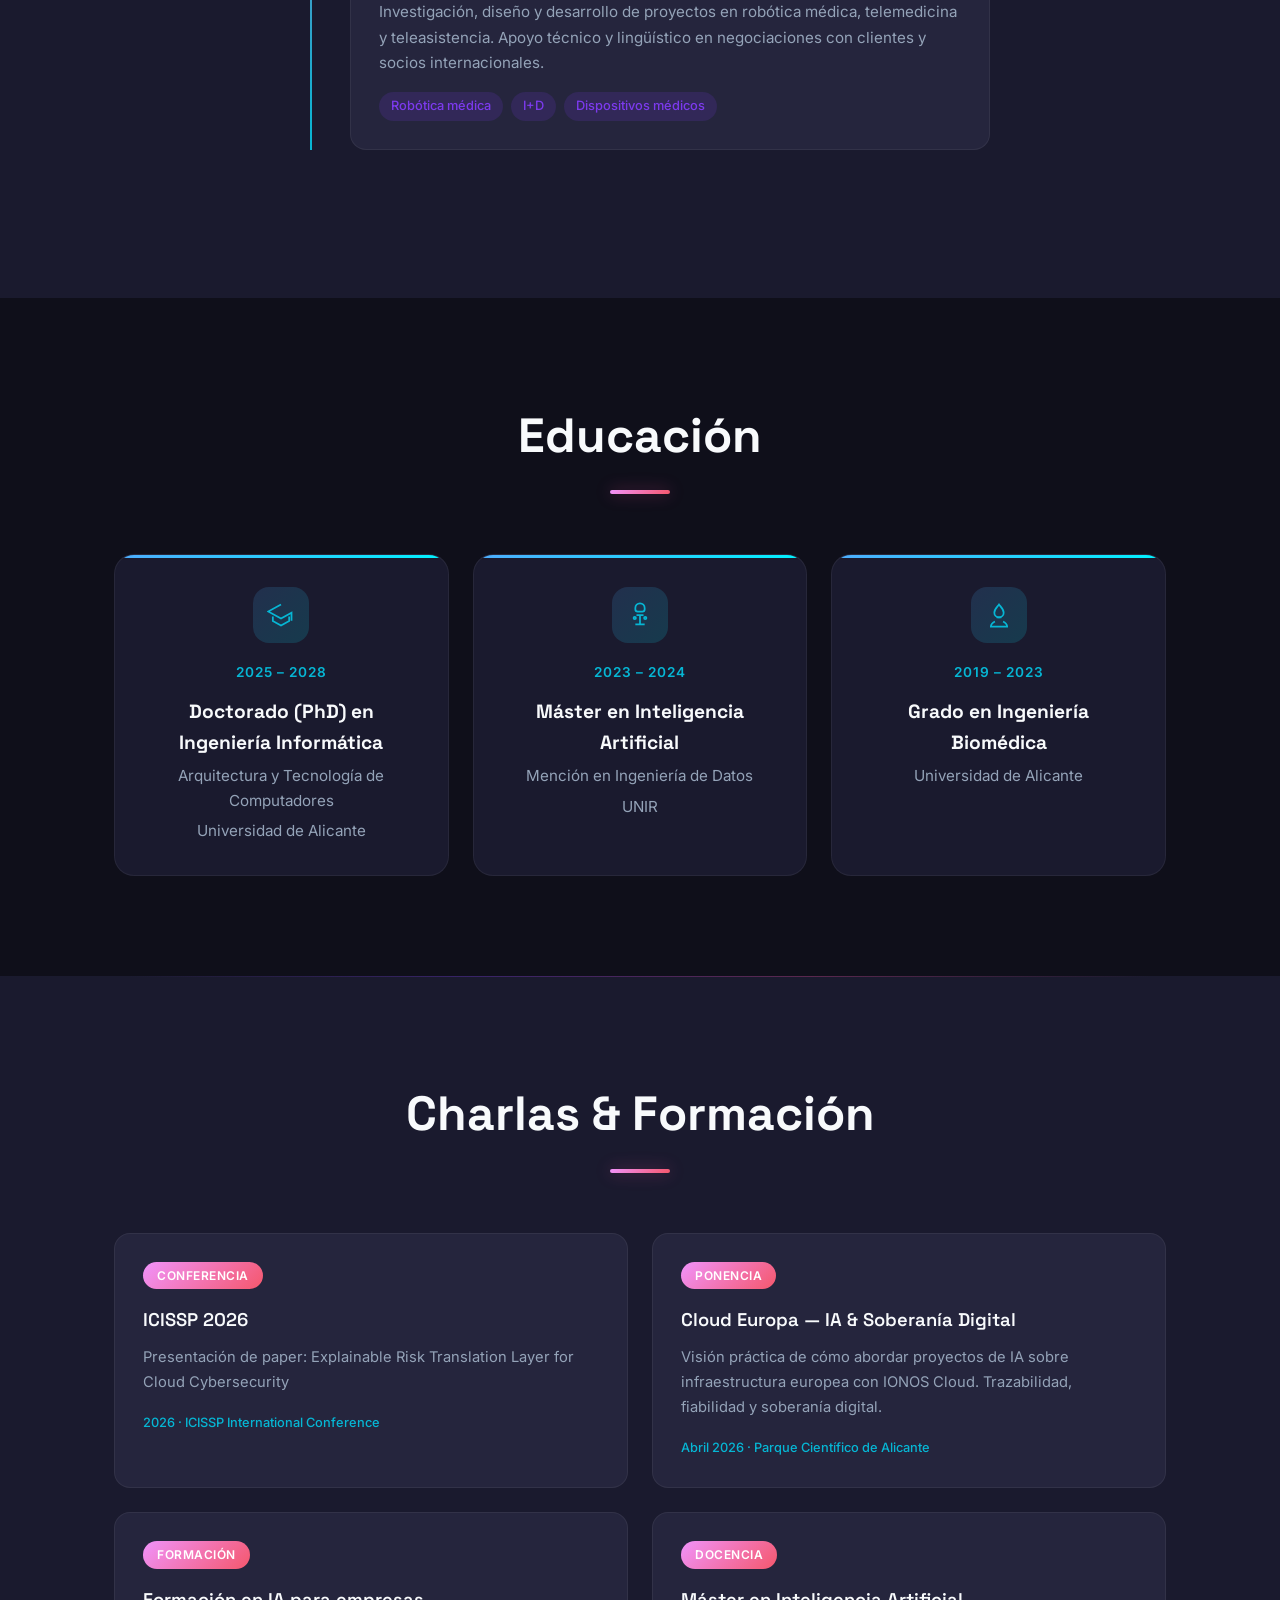
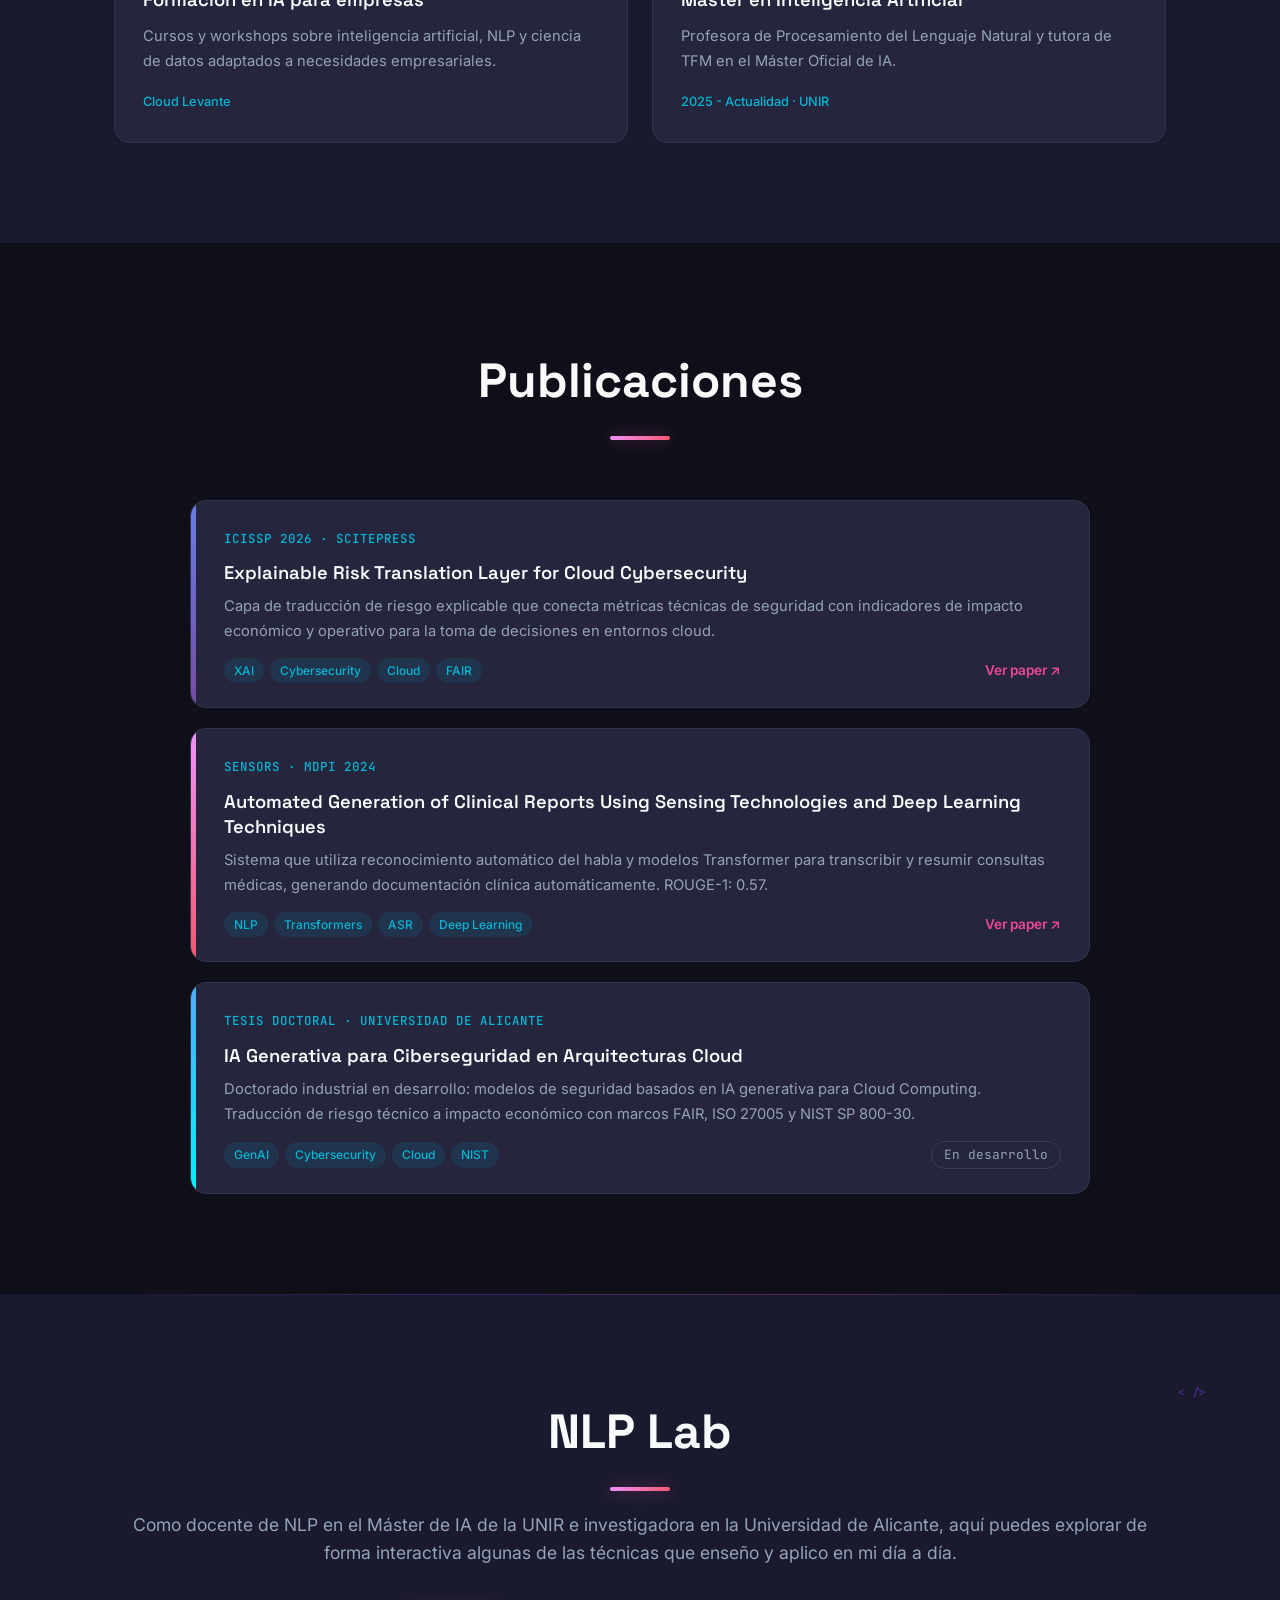
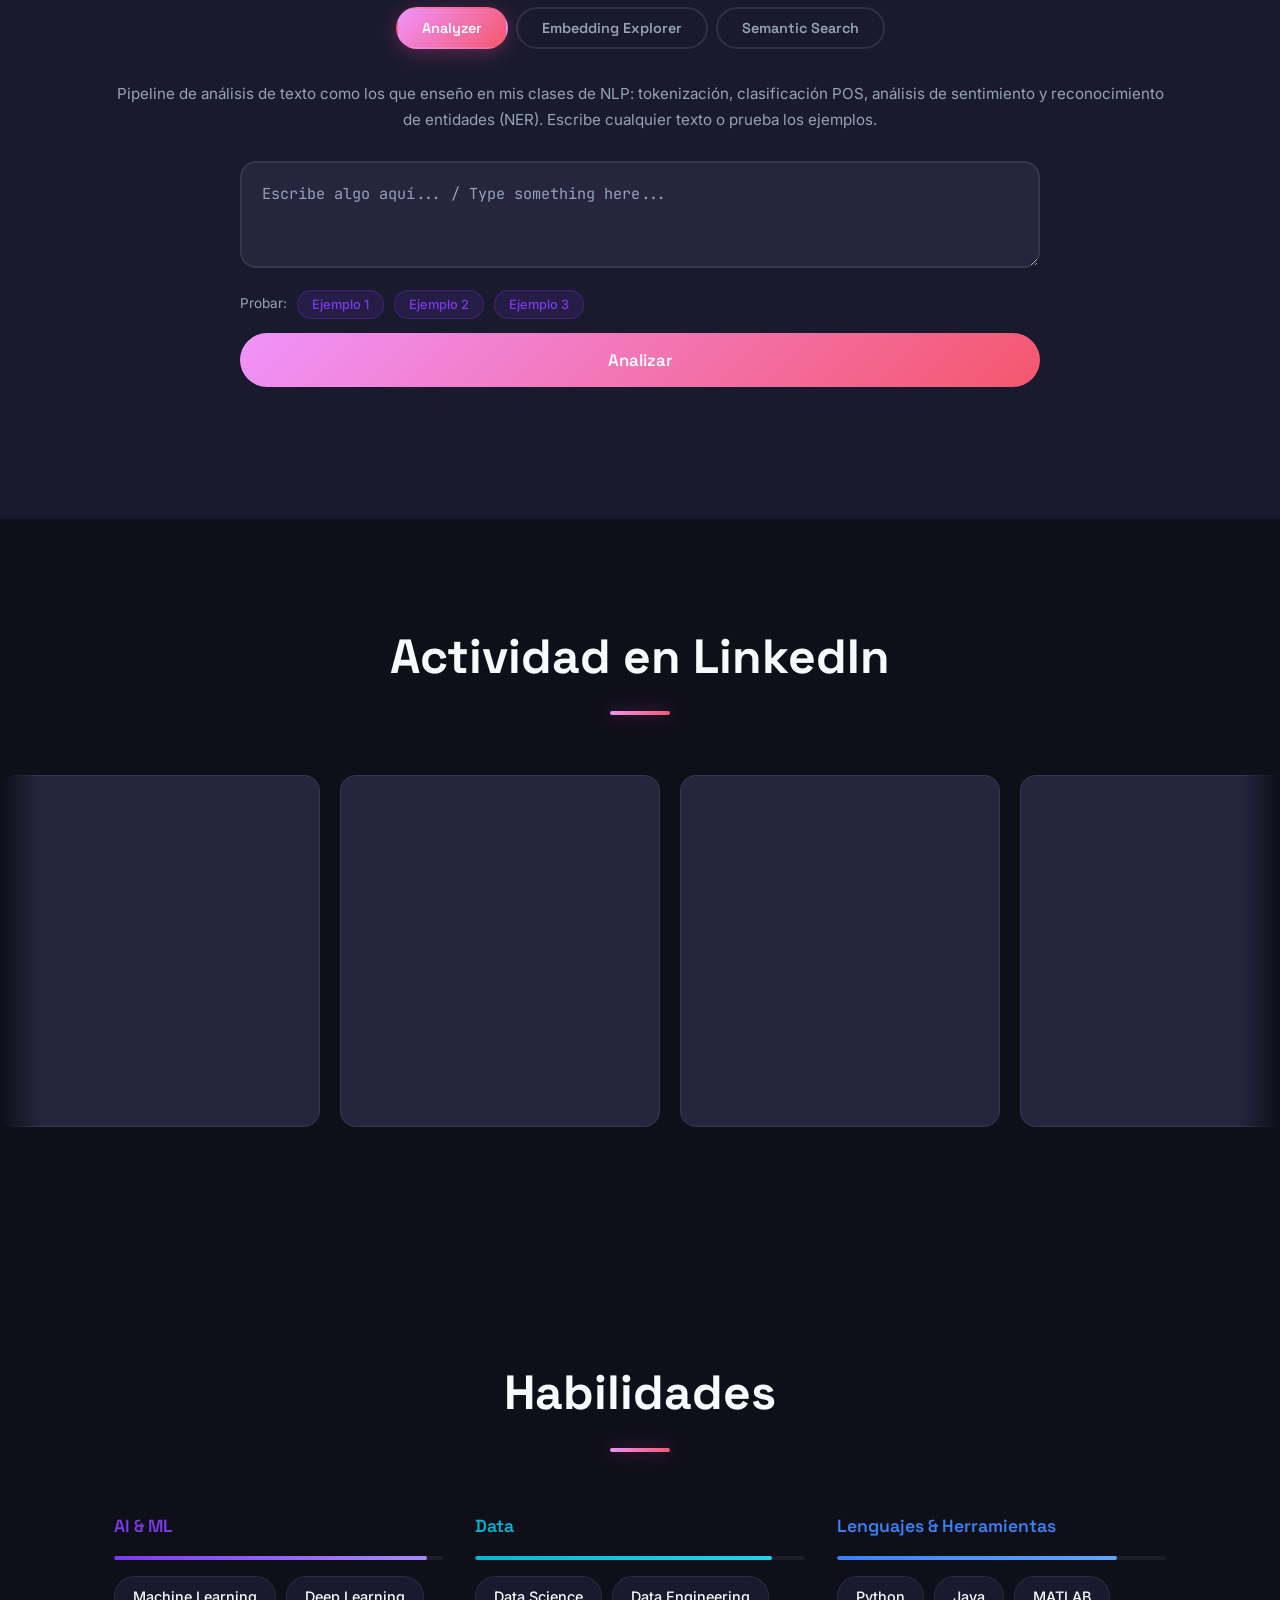
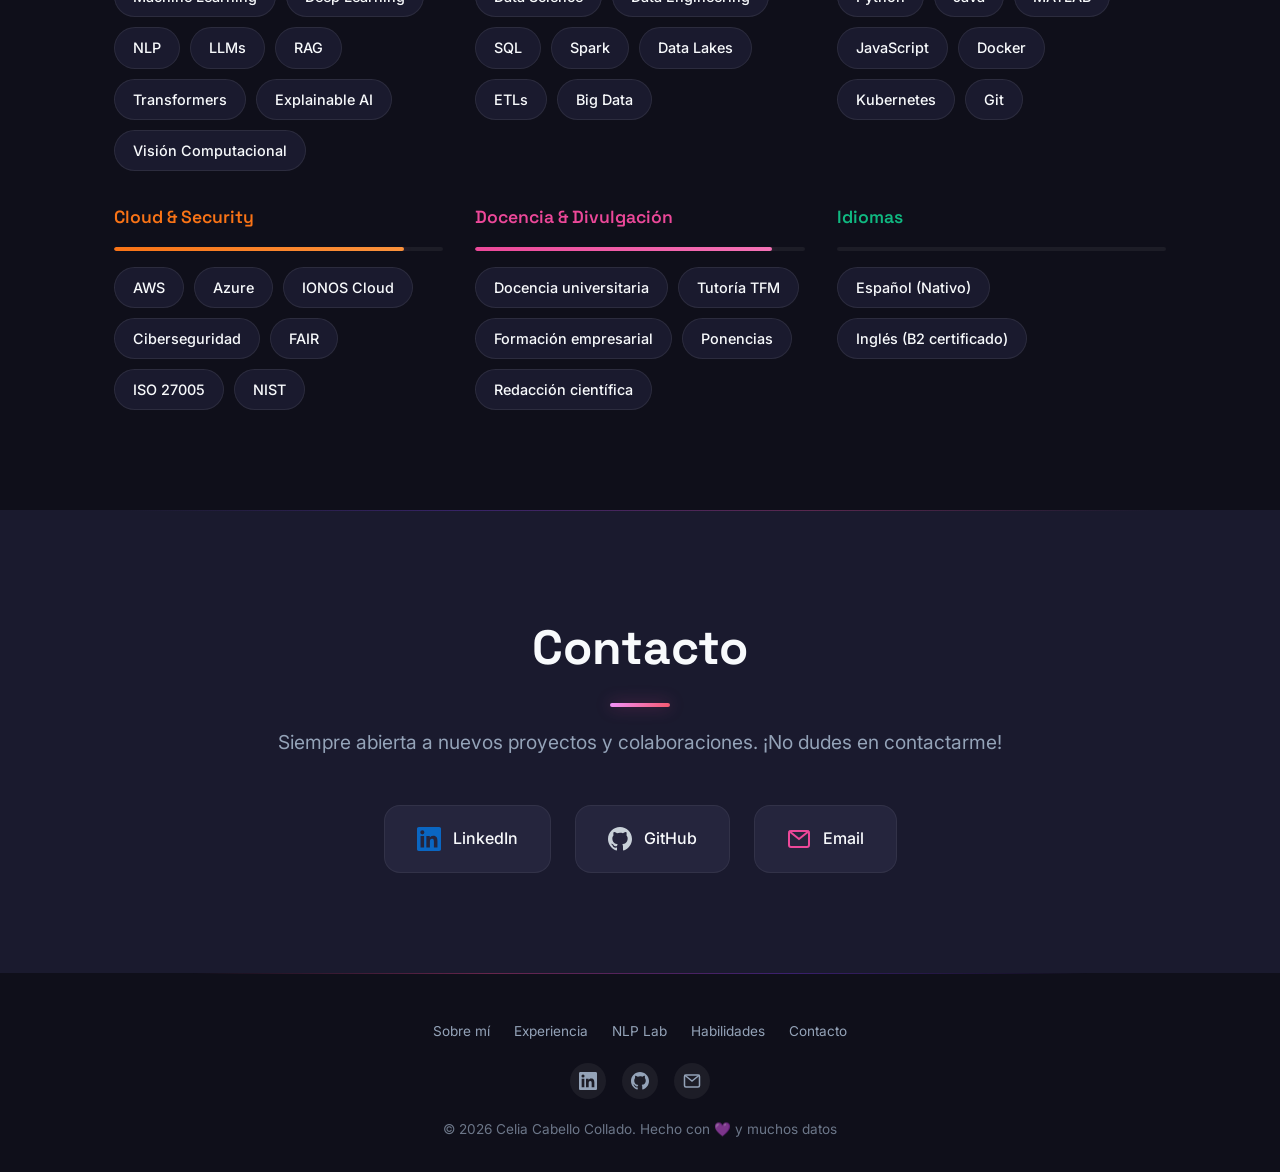
==== commit 79de01d6: "Add teaching & outreach skill category" ====
--- a/index.html
+++ b/index.html
@@ -438,6 +438,17 @@
                         <div class="skill-chip">NIST</div>
                     </div>
                 </div>
+                <div class="skill-category skill-teach">
+                    <h3 data-es="Docencia & Divulgación" data-en="Teaching & Outreach">Docencia & Divulgación</h3>
+                    <div class="skill-bar-wrap"><div class="skill-bar-fill" data-level="90"></div></div>
+                    <div class="skill-items">
+                        <div class="skill-chip" data-es="Docencia universitaria" data-en="University teaching">Docencia universitaria</div>
+                        <div class="skill-chip" data-es="Tutoría TFM" data-en="Thesis tutoring">Tutoría TFM</div>
+                        <div class="skill-chip" data-es="Formación empresarial" data-en="Corporate training">Formación empresarial</div>
+                        <div class="skill-chip" data-es="Ponencias" data-en="Public speaking">Ponencias</div>
+                        <div class="skill-chip" data-es="Redacción científica" data-en="Scientific writing">Redacción científica</div>
+                    </div>
+                </div>
                 <div class="skill-category skill-langs">
                     <h3 data-es="Idiomas" data-en="Languages">Idiomas</h3>
                     <div class="skill-bar-wrap"><div class="skill-bar-fill" data-level="80"></div></div>
--- a/styles.css
+++ b/styles.css
@@ -1513,6 +1513,10 @@
 .skill-cloud .skill-bar-fill { background: linear-gradient(90deg, #f97316, #fb923c); }
 .skill-cloud .skill-chip:hover { border-color: var(--orange); background: rgba(249, 115, 22, 0.15); box-shadow: 0 6px 20px rgba(249, 115, 22, 0.15); }
 
+.skill-teach h3 { color: var(--pink); }
+.skill-teach .skill-bar-fill { background: linear-gradient(90deg, #ec4899, #f472b6); }
+.skill-teach .skill-chip:hover { border-color: var(--pink); background: rgba(236, 72, 153, 0.15); box-shadow: 0 6px 20px rgba(236, 72, 153, 0.15); }
+
 .skill-langs h3 { color: var(--green); }
 .skill-langs .skill-bar-fill { background: linear-gradient(90deg, #10b981, #34d399); }
 .skill-langs .skill-chip:hover { border-color: var(--green); background: rgba(16, 185, 129, 0.15); box-shadow: 0 6px 20px rgba(16, 185, 129, 0.15); }
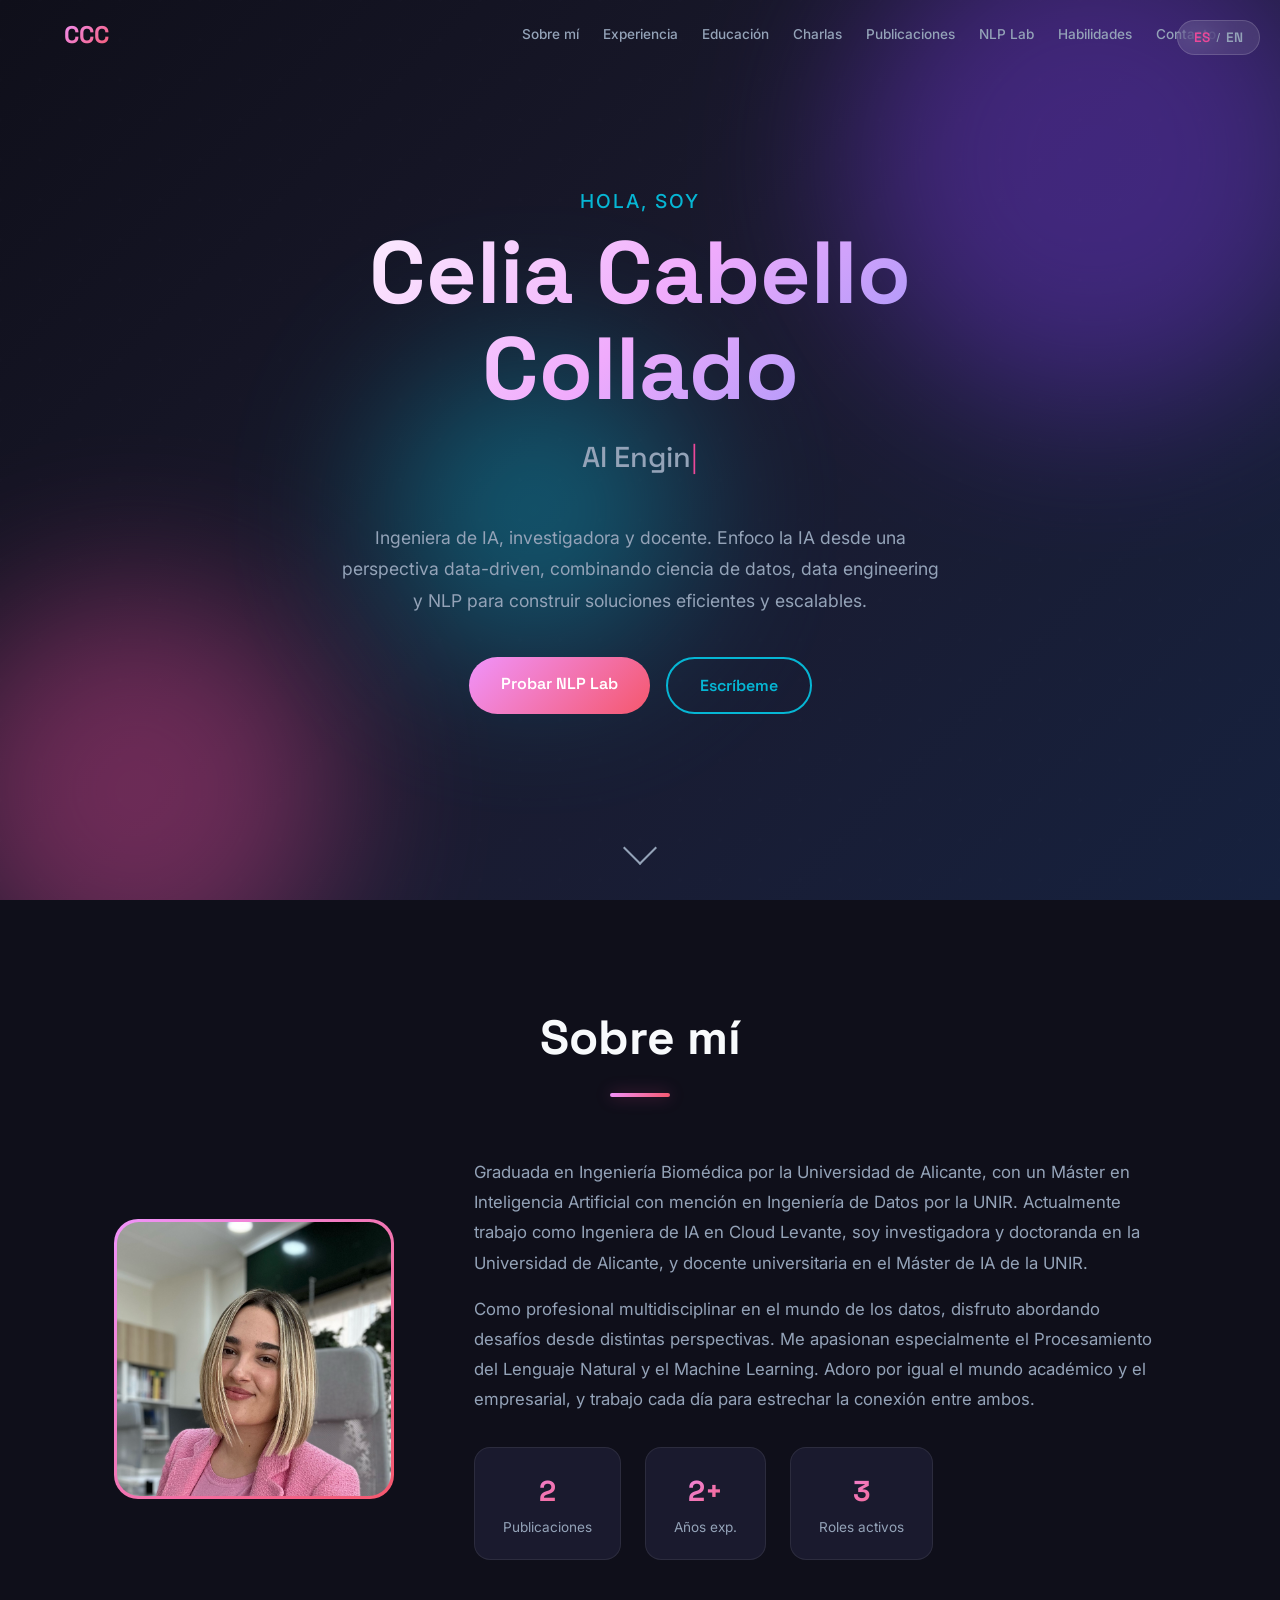
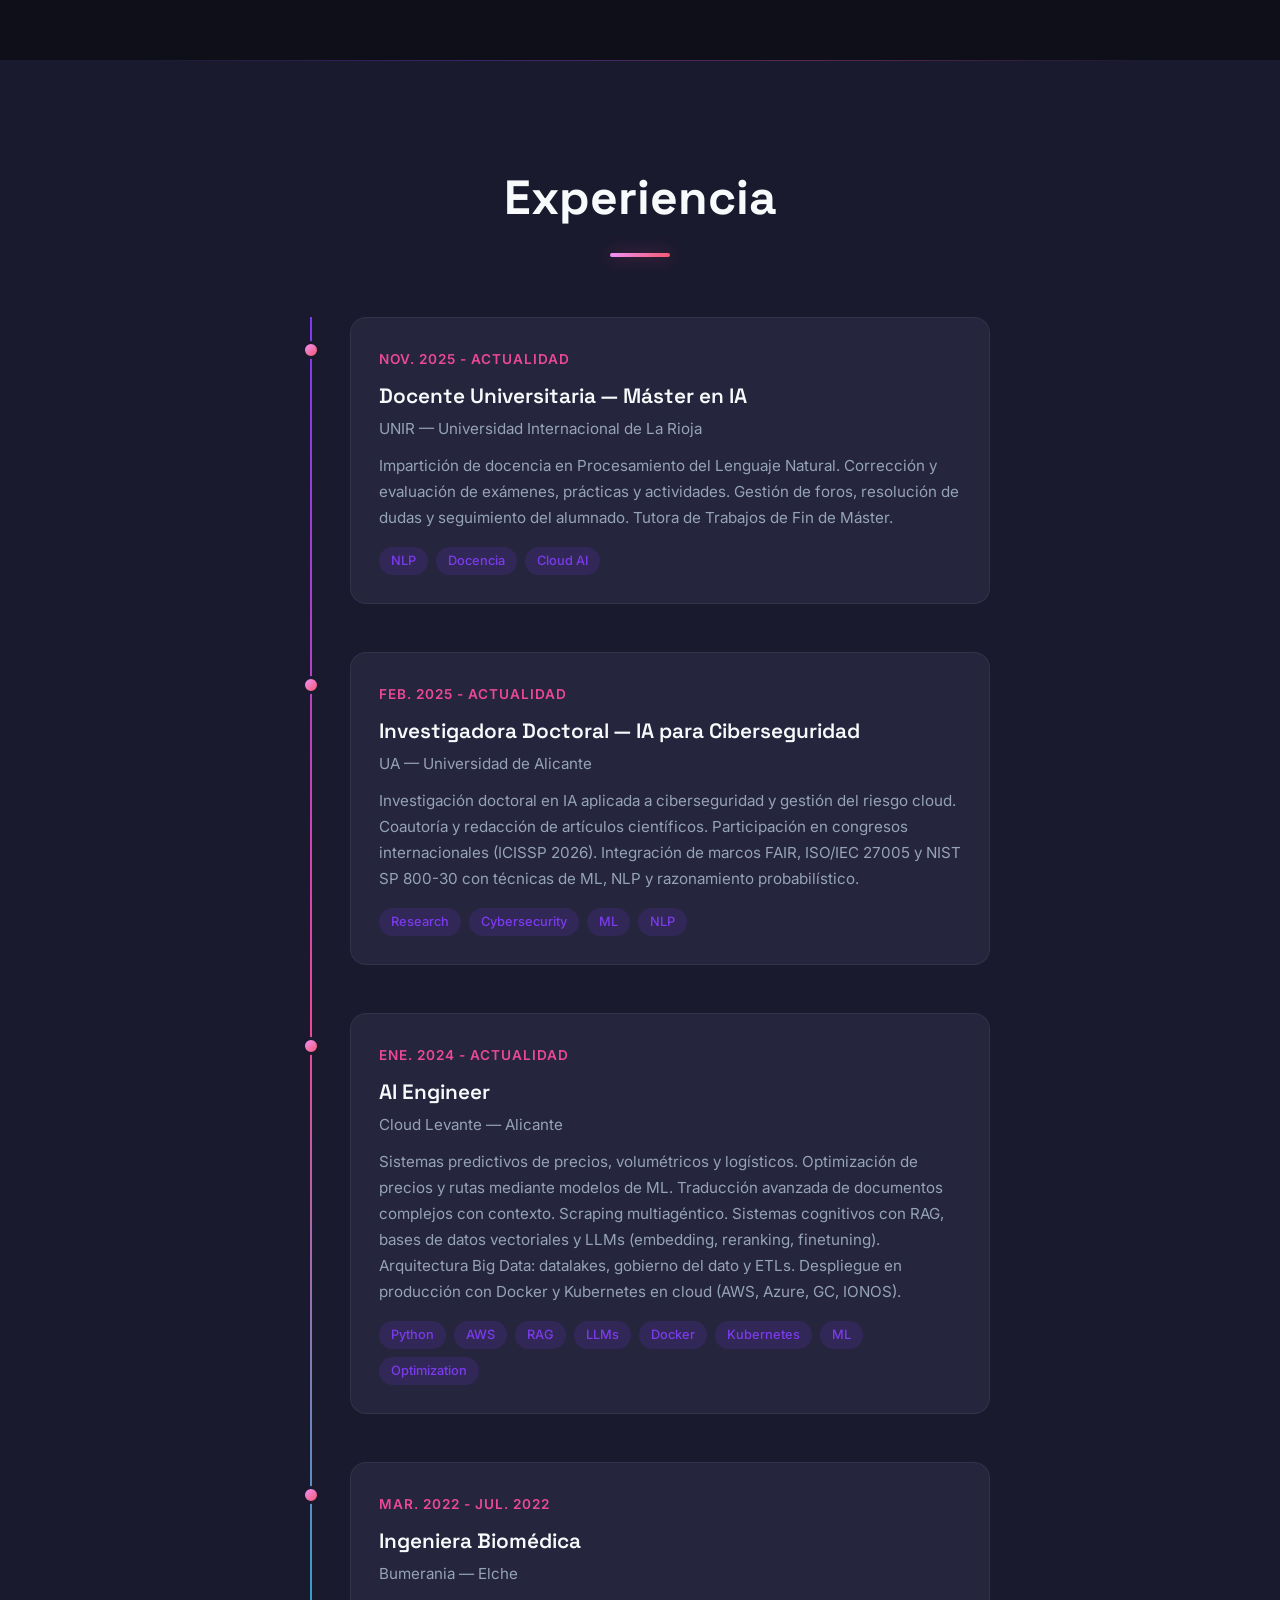
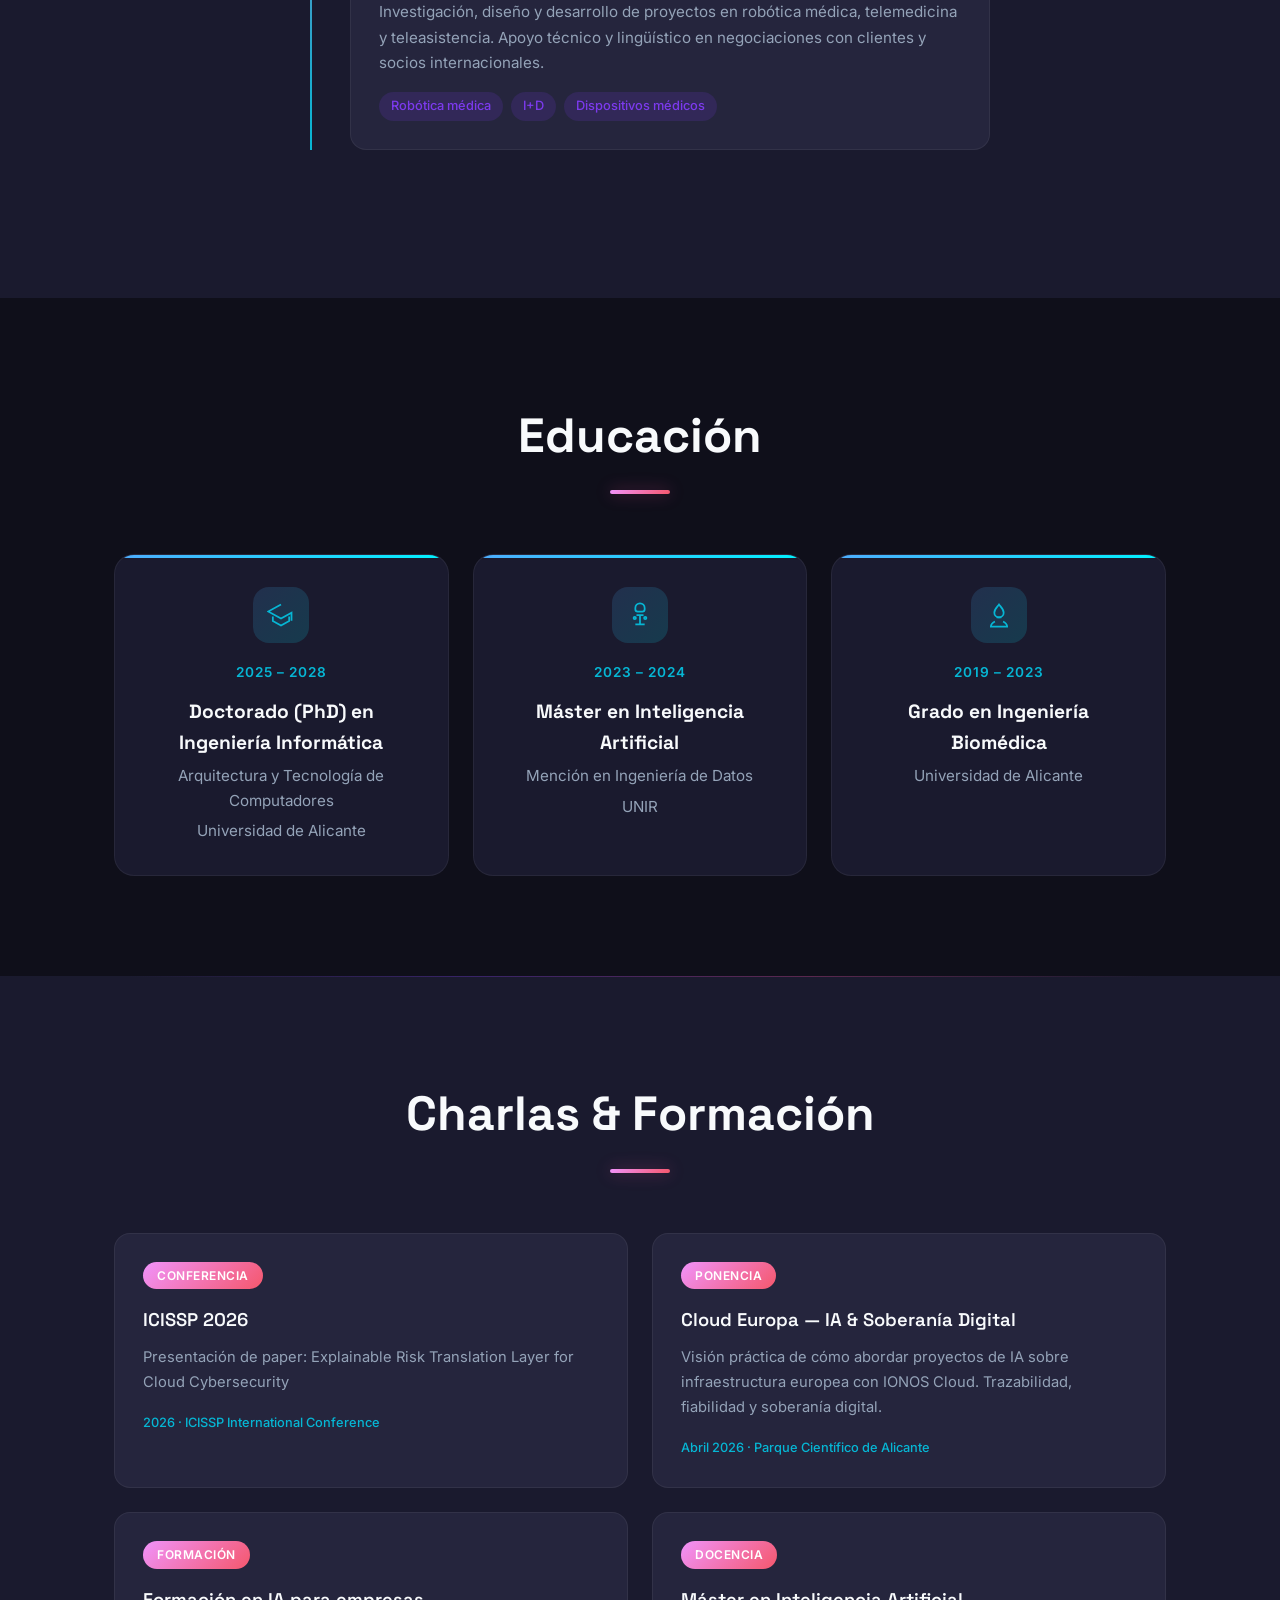
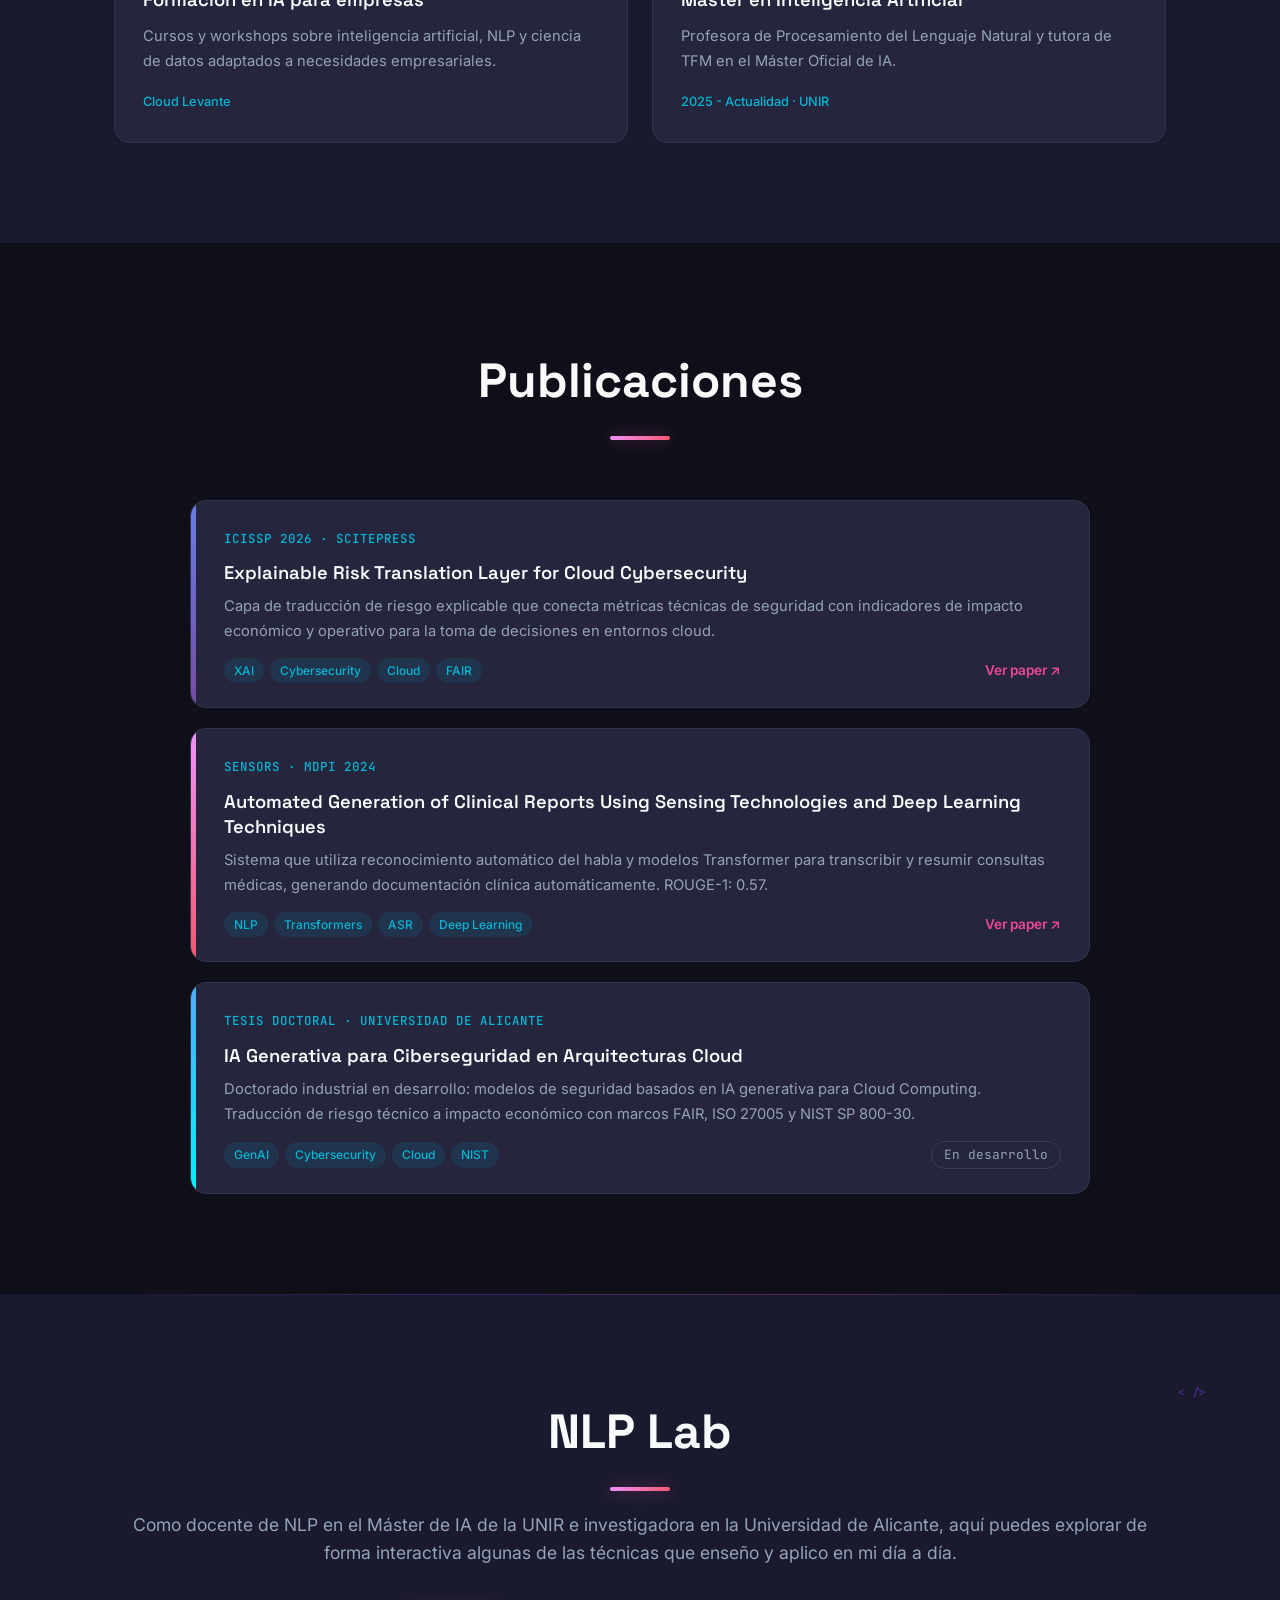
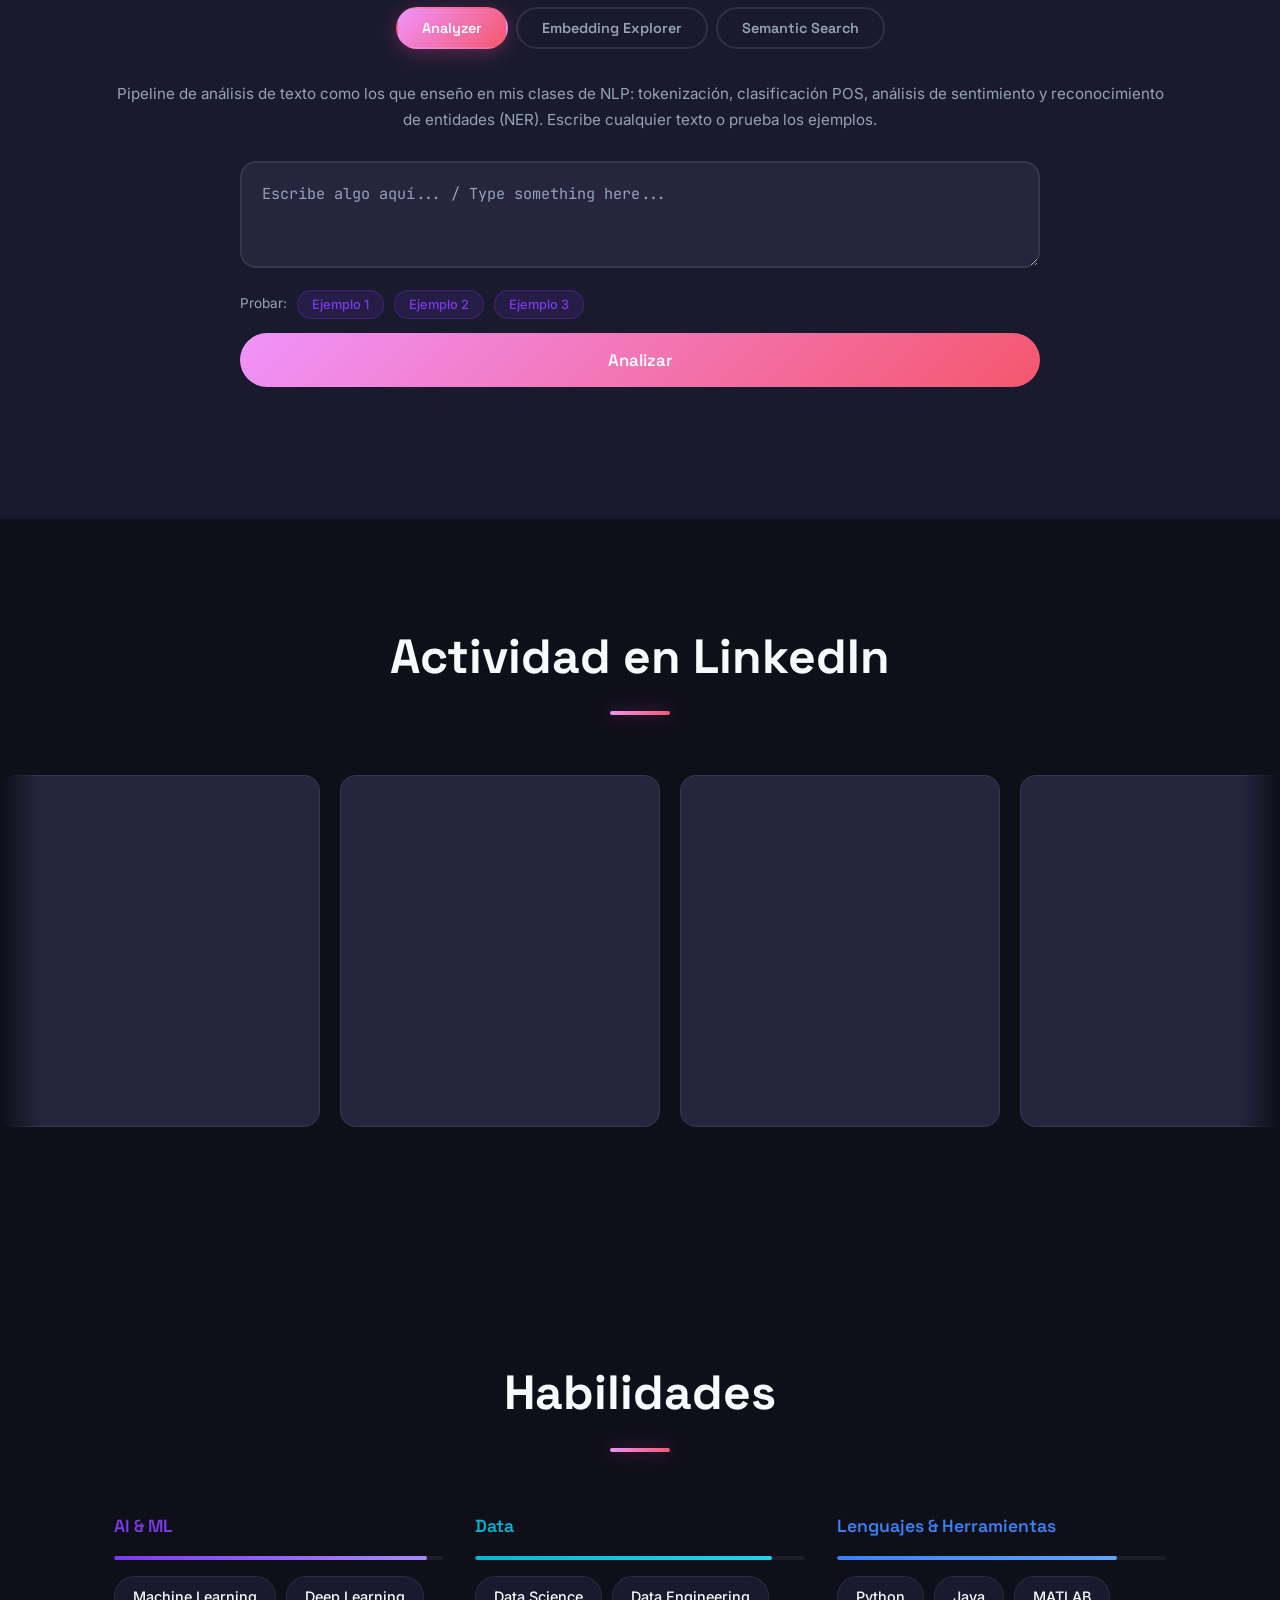
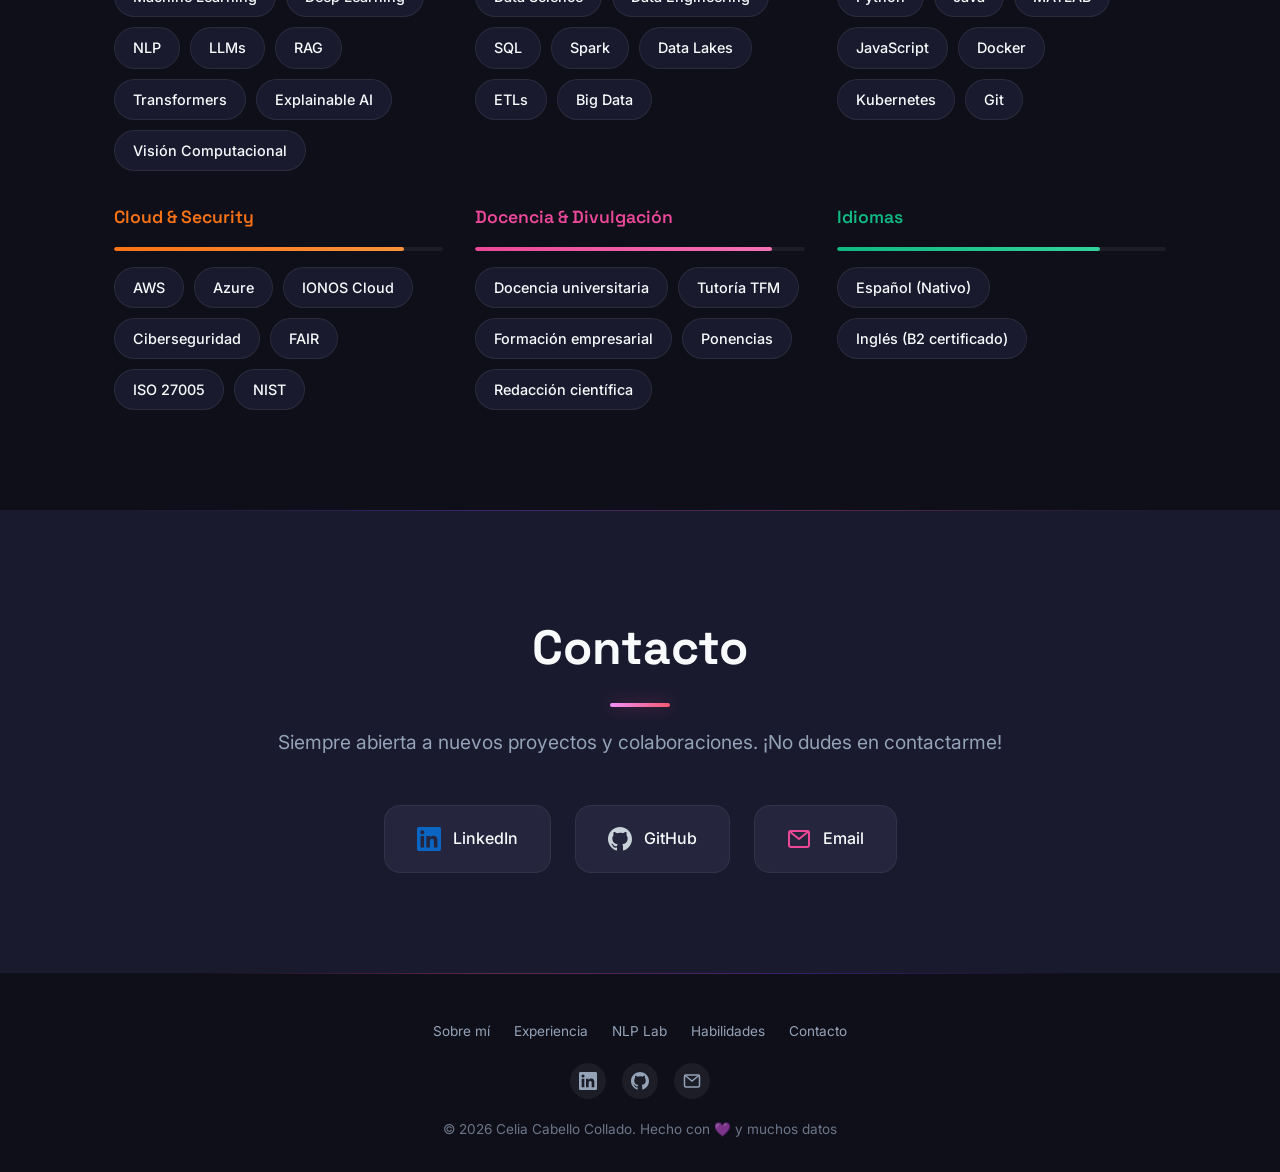
==== commit 3d2610f3: "Add new LinkedIn embed post to activity carousel" ====
--- a/index.html
+++ b/index.html
@@ -359,6 +359,9 @@
         <div class="linkedin-scroll-wrapper">
             <div class="linkedin-scroll-track">
                 <div class="linkedin-embed">
+                    <iframe src="https://www.linkedin.com/embed/feed/update/urn:li:share:7441815135779770368?collapsed=1" height="350" width="100%" frameborder="0" allowfullscreen="" title="Publicación integrada"></iframe>
+                </div>
+                <div class="linkedin-embed">
                     <iframe src="https://www.linkedin.com/embed/feed/update/urn:li:share:7442525775884488704" height="350" width="100%" frameborder="0" allowfullscreen="" title="ICISSP 2026 Paper"></iframe>
                 </div>
                 <div class="linkedin-embed">
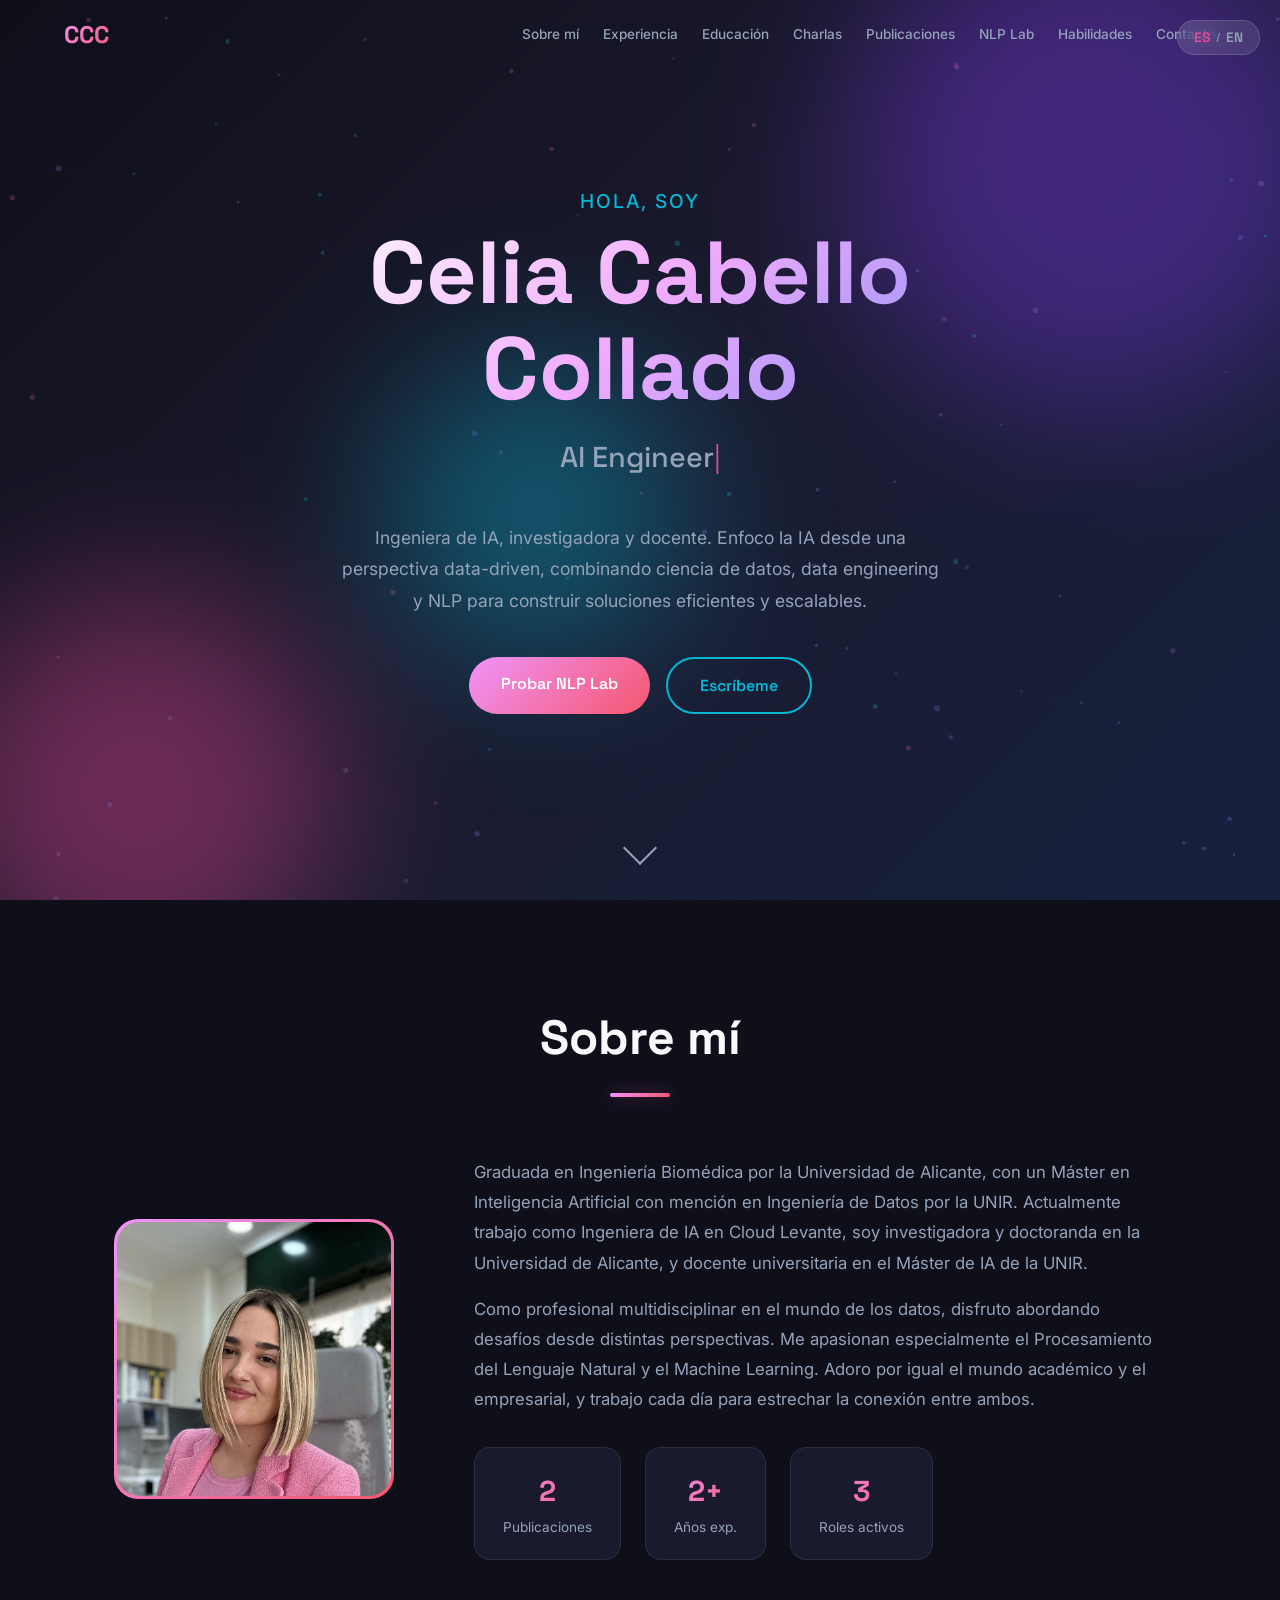
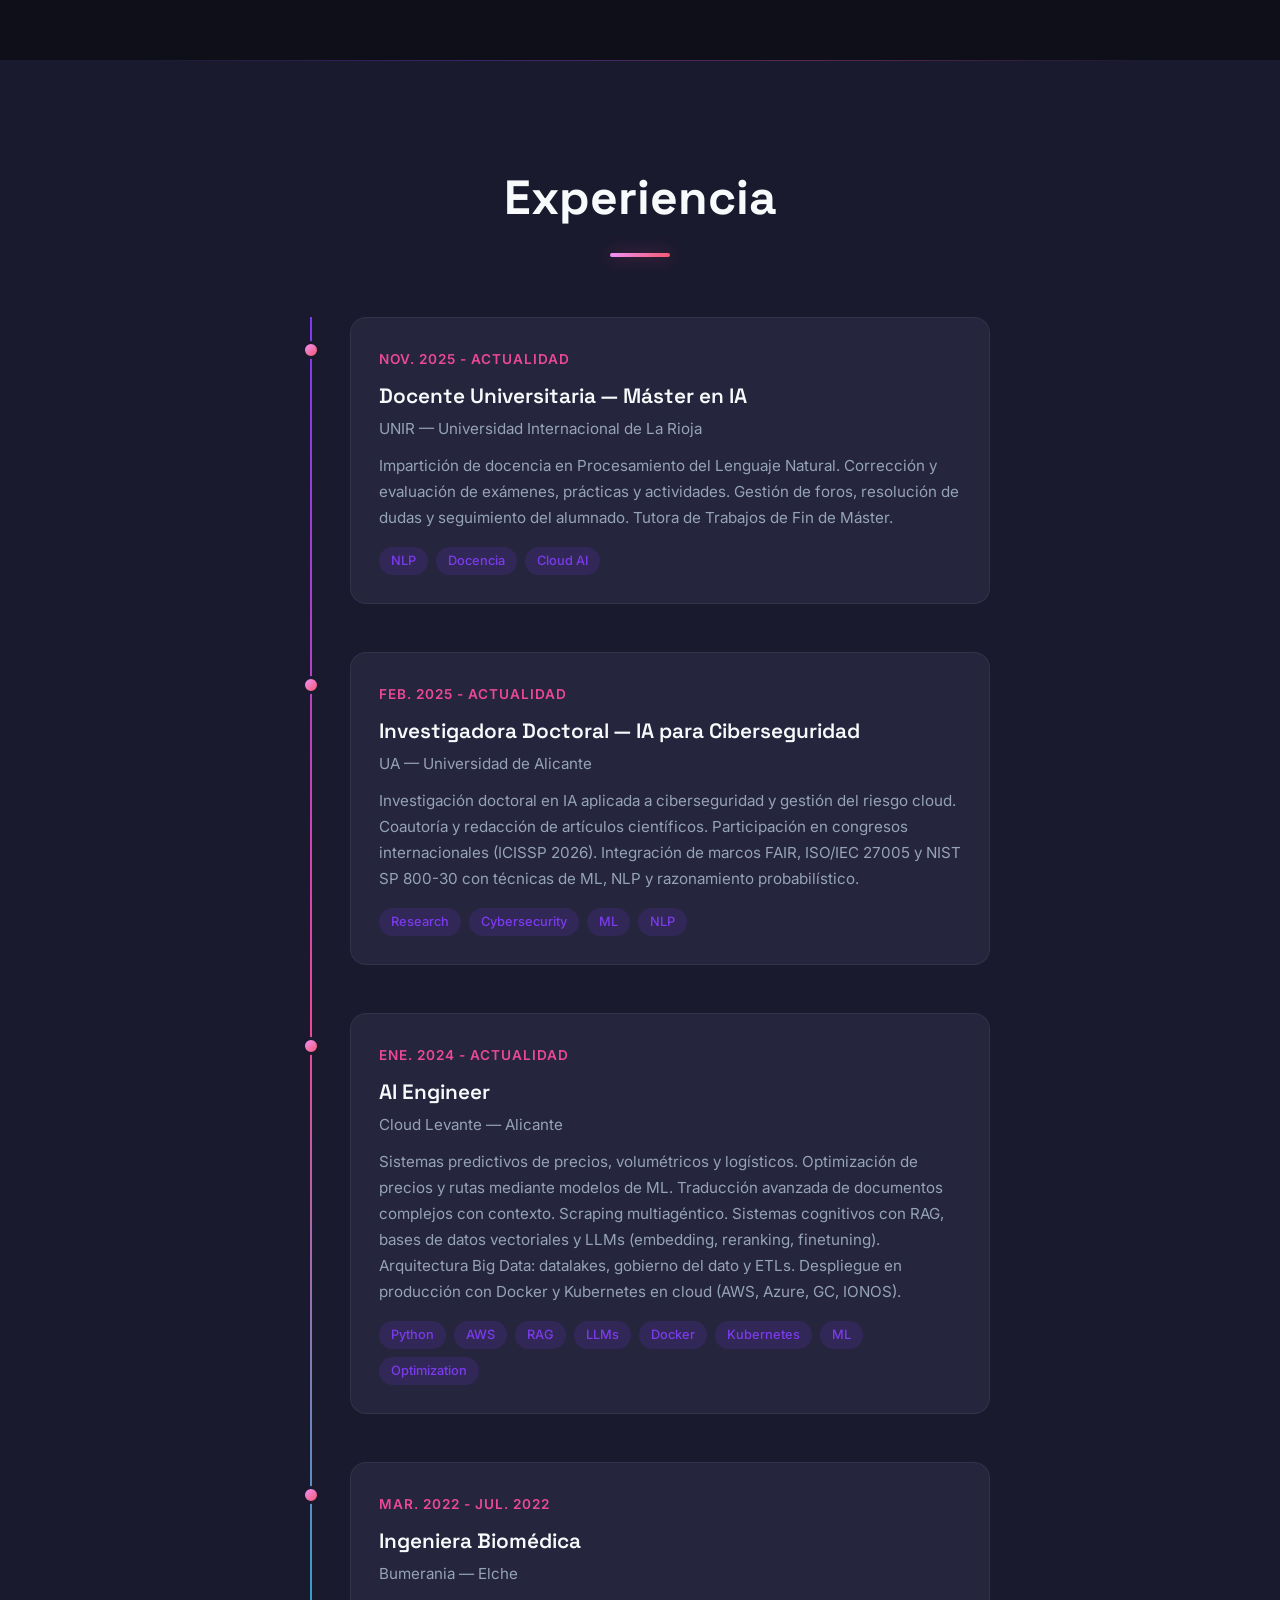
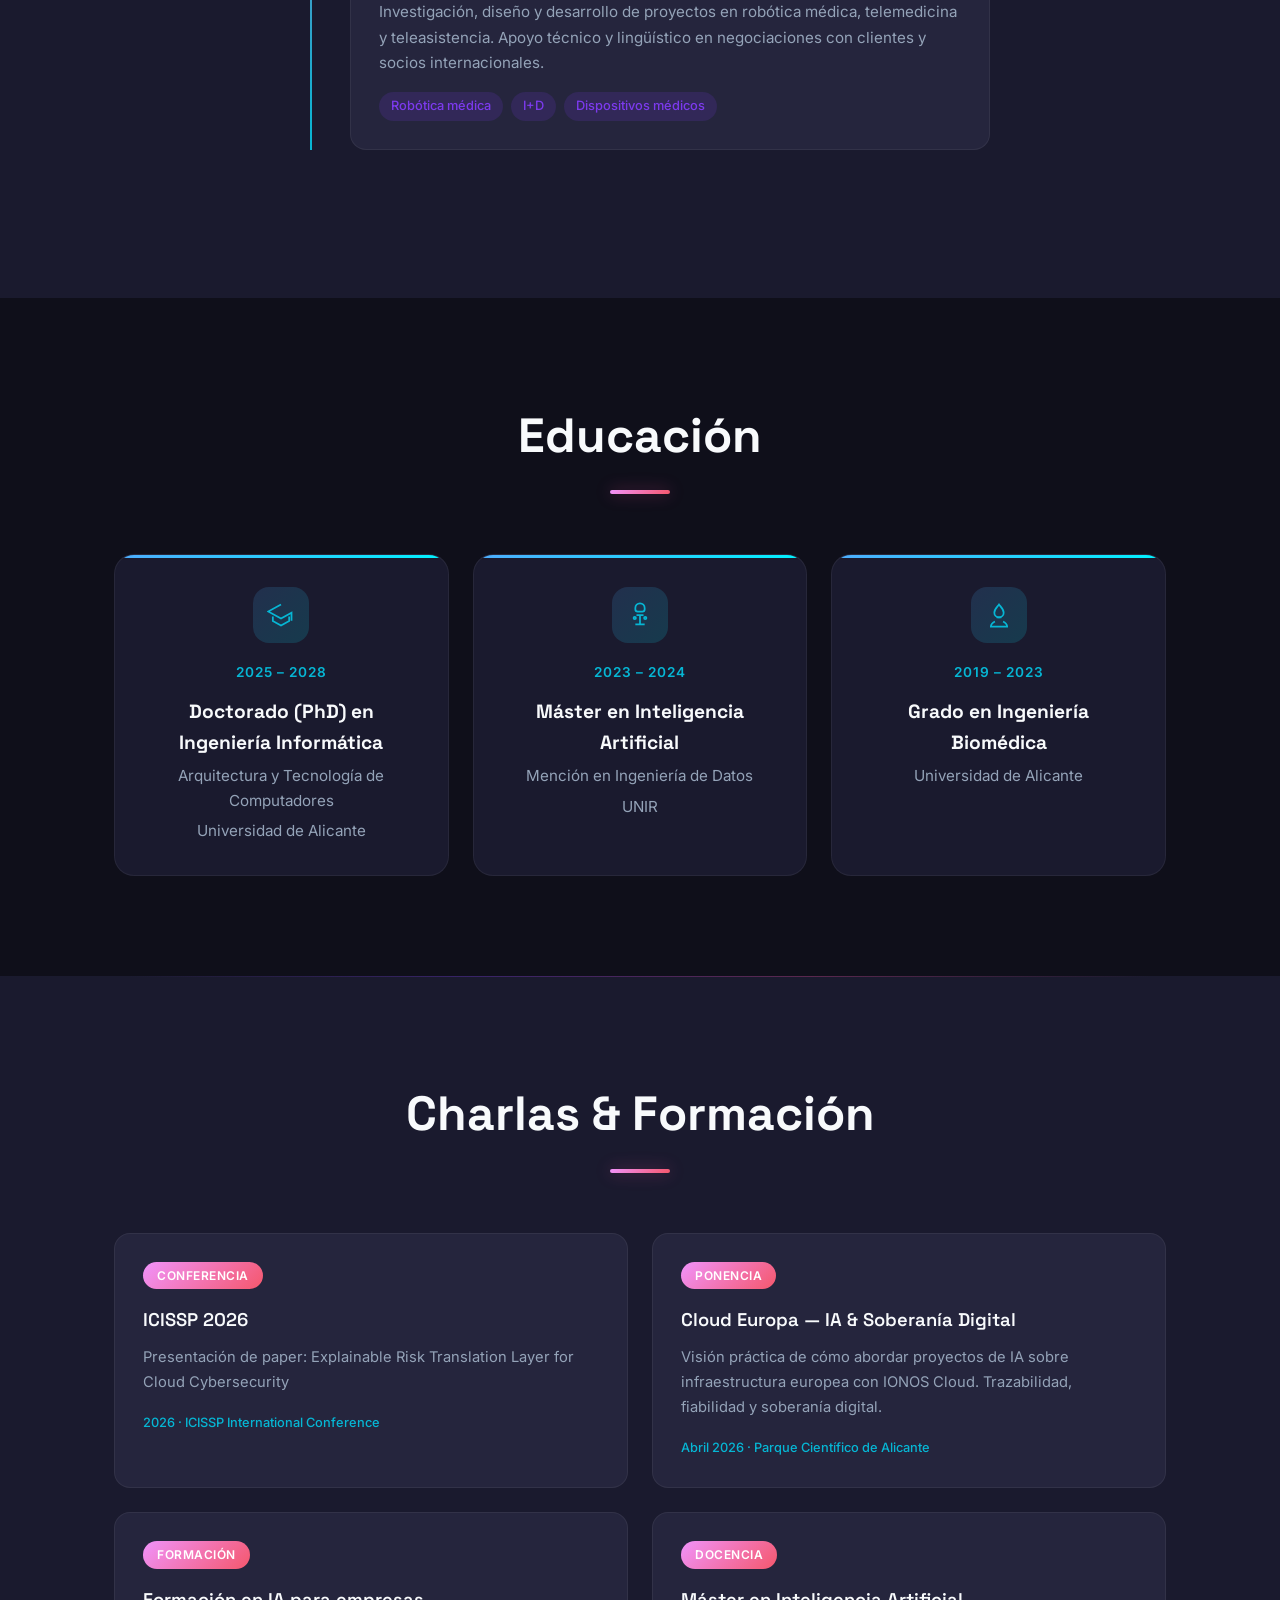
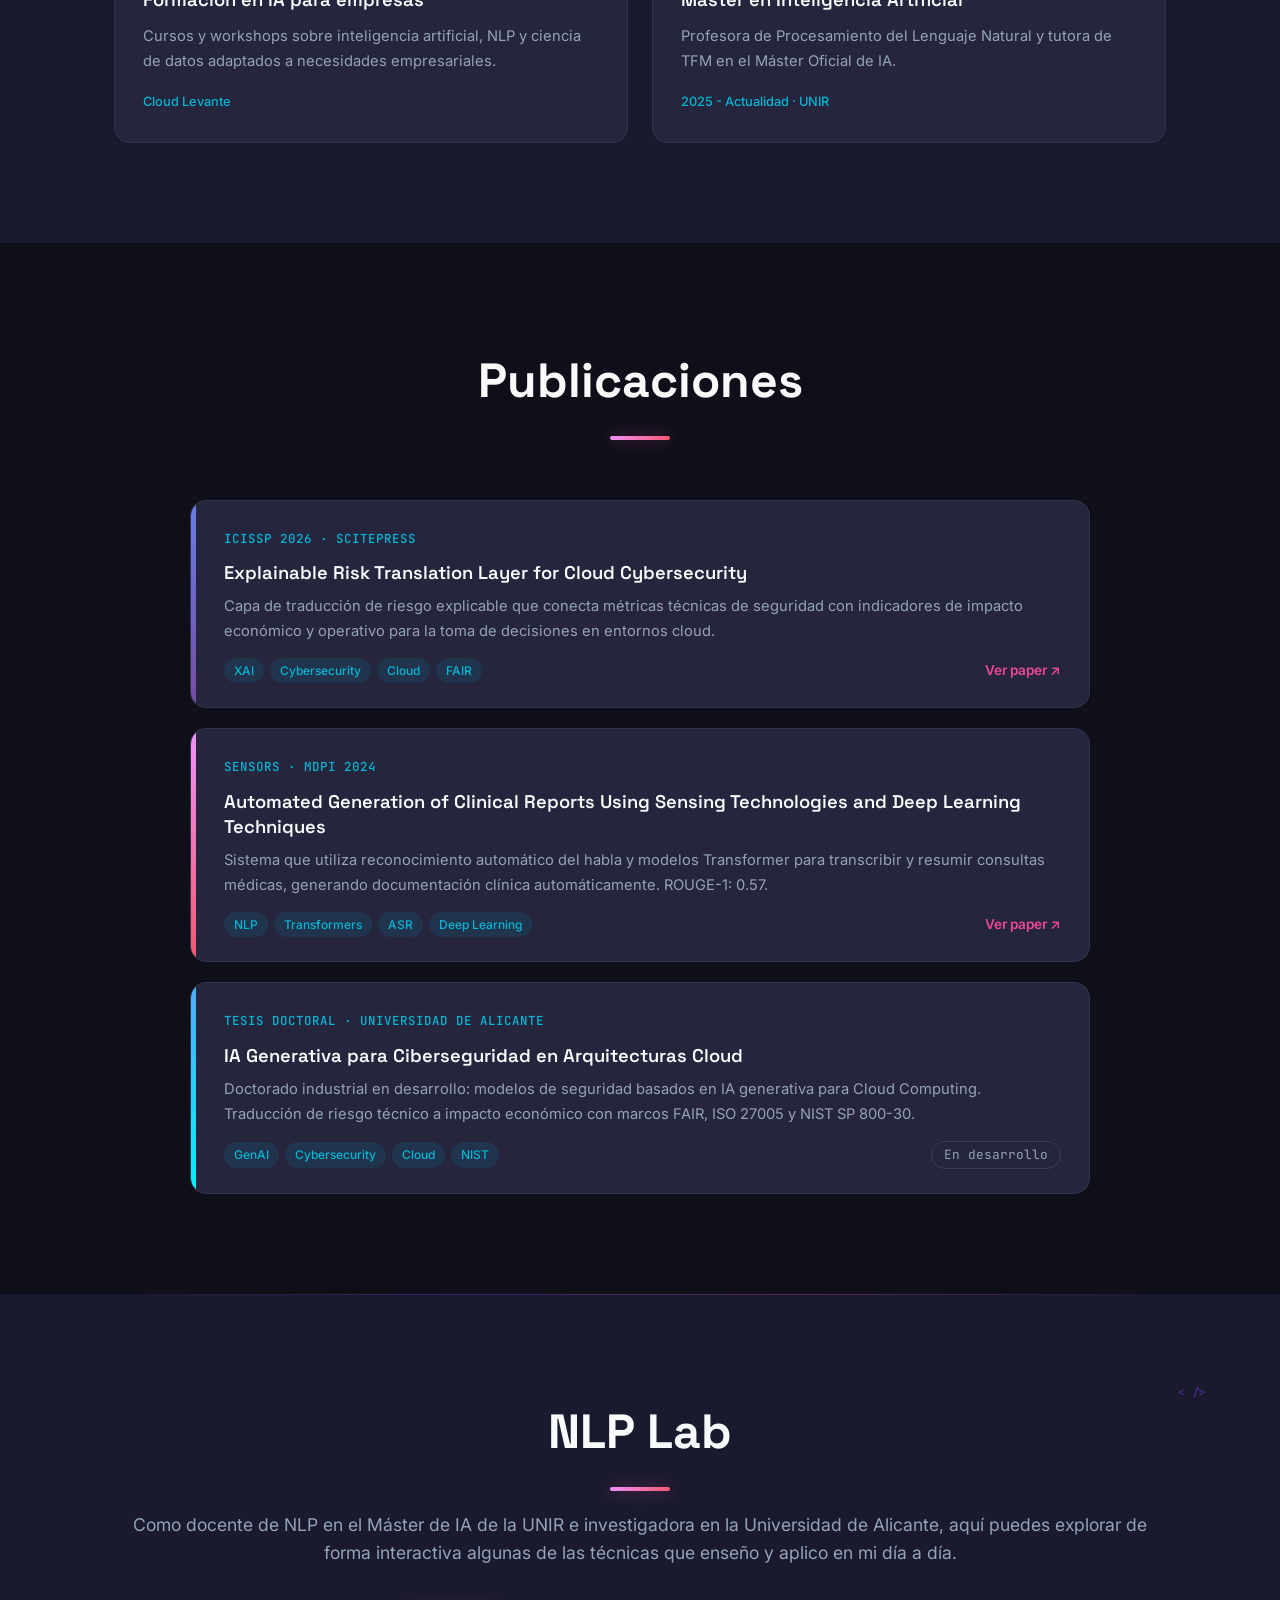
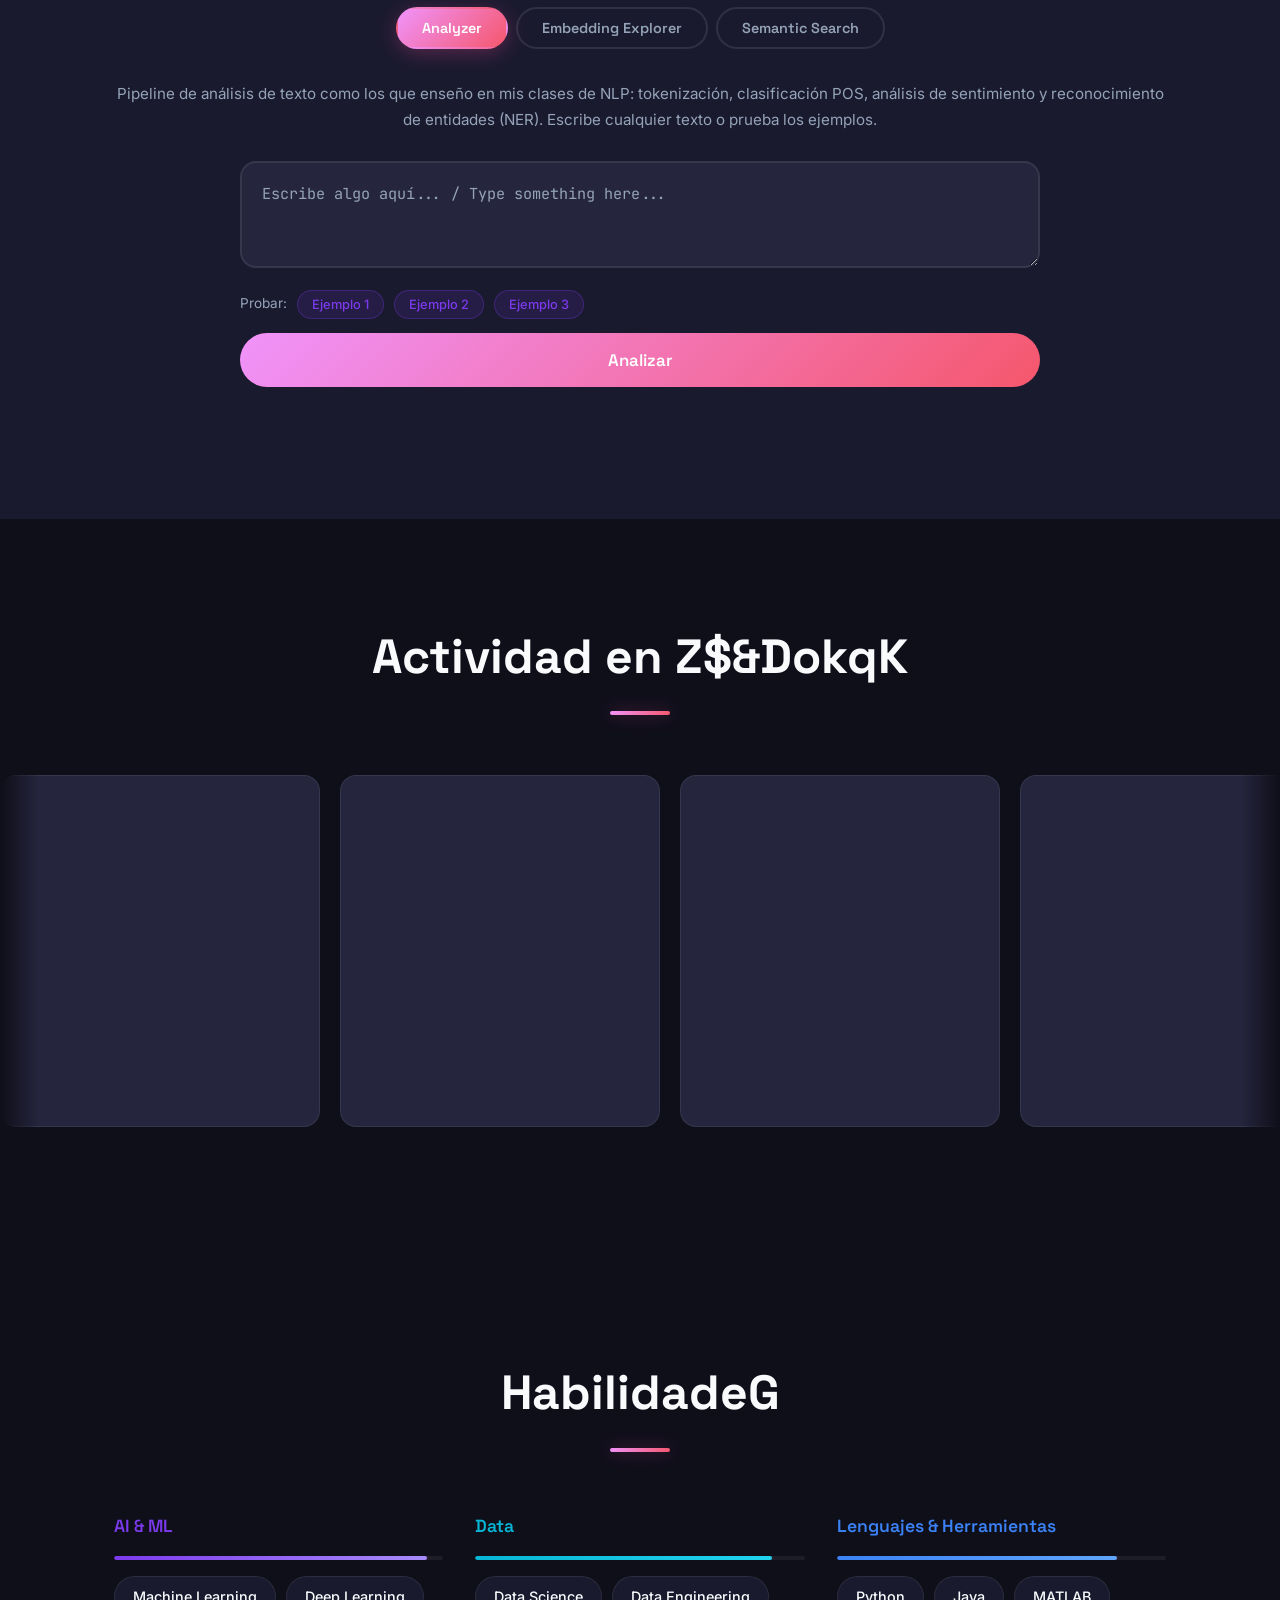
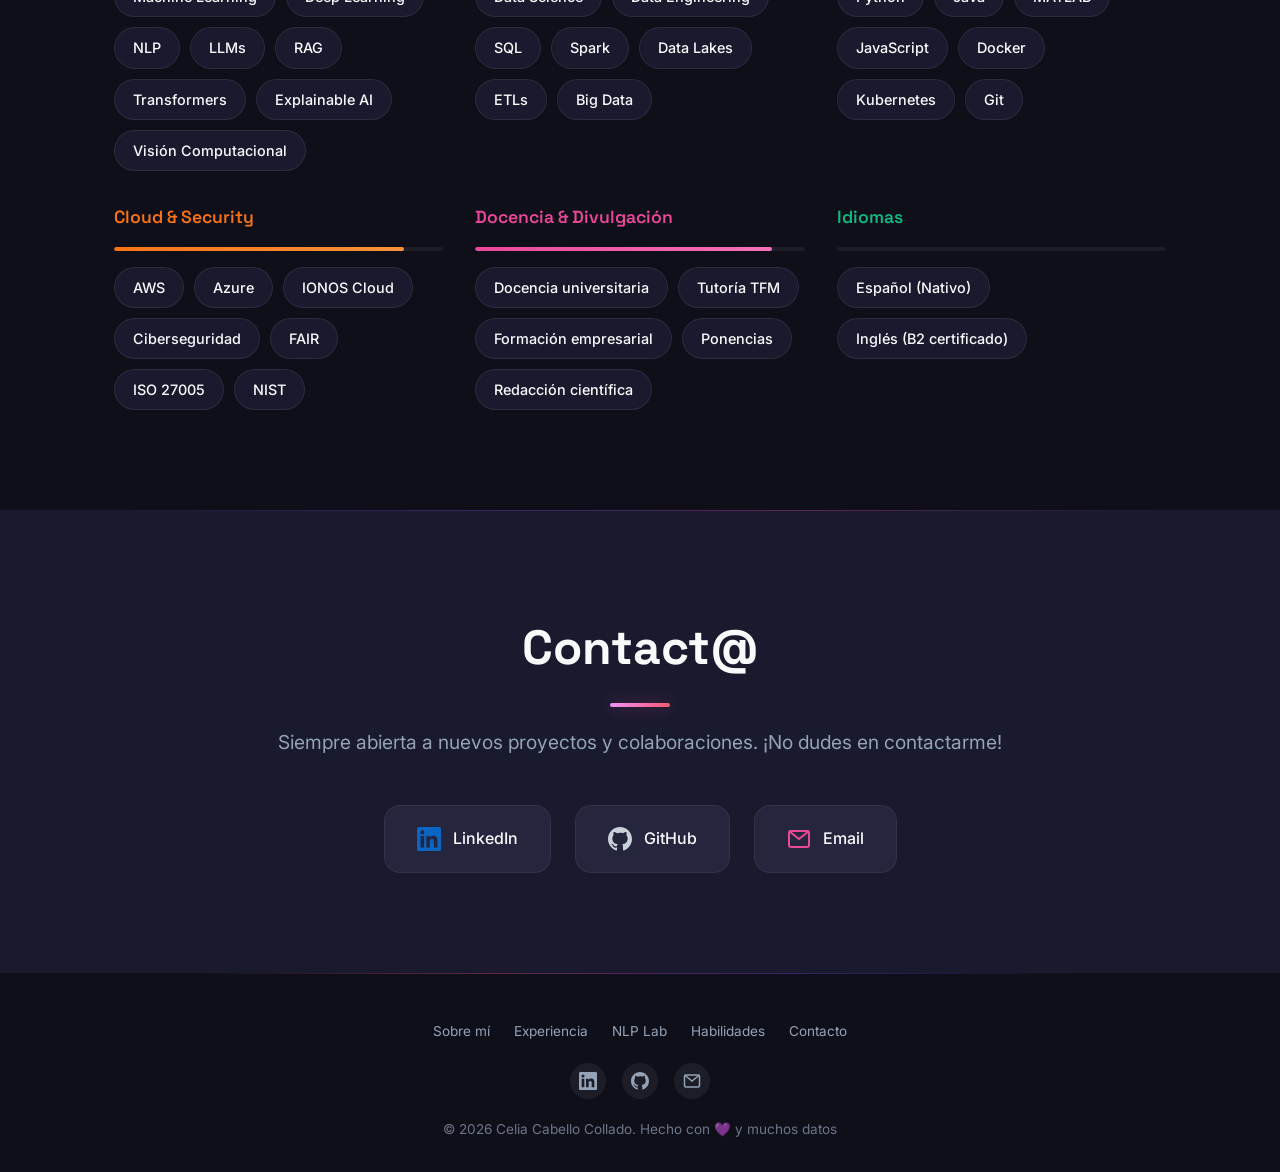
==== commit 49e7c58e: "Add 6 interactive effects: particle network, 3D tilt, cursor glow, magnetic buttons, scramble titles" ====
--- a/index.html
+++ b/index.html
@@ -22,6 +22,9 @@
     <link href="https://fonts.googleapis.com/css2?family=Space+Grotesk:wght@400;500;600;700&family=Inter:wght@300;400;500;600&family=JetBrains+Mono:wght@400;500&display=swap" rel="stylesheet">
 </head>
 <body>
+    <!-- Cursor Glow -->
+    <div class="cursor-glow" id="cursorGlow"></div>
+
     <!-- Scroll Progress Bar -->
     <div class="scroll-progress" id="scrollProgress"></div>
 
@@ -516,6 +519,18 @@
         </div>
     </footer>
 
+    <!-- Easter Egg Terminal -->
+    <div class="terminal-overlay" id="terminalOverlay">
+        <div class="terminal-window">
+            <div class="terminal-header">
+                <div class="terminal-dots"><span class="tdot-red"></span><span class="tdot-yellow"></span><span class="tdot-green"></span></div>
+                <span class="terminal-title">celia@portfolio ~ %</span>
+                <button class="terminal-close" id="terminalClose">&times;</button>
+            </div>
+            <div class="terminal-body" id="terminalBody"></div>
+        </div>
+    </div>
+
     <script src="script.js"></script>
 </body>
 </html>
--- a/styles.css
+++ b/styles.css
@@ -1790,8 +1790,127 @@
     box-shadow: 0 12px 40px rgba(236, 72, 153, 0.2), 0 0 20px rgba(236, 72, 153, 0.1);
 }
 
+/* ===== Cursor Glow ===== */
+.cursor-glow {
+    position: fixed;
+    width: 350px;
+    height: 350px;
+    border-radius: 50%;
+    background: radial-gradient(circle, rgba(236, 72, 153, 0.07) 0%, rgba(124, 58, 237, 0.03) 40%, transparent 70%);
+    pointer-events: none;
+    z-index: 9998;
+    transform: translate(-50%, -50%);
+    opacity: 0;
+    transition: opacity 0.4s ease;
+}
+
+.cursor-glow.active {
+    opacity: 1;
+}
+
+/* ===== 3D Tilt Cards ===== */
+.timeline-item,
+.edu-card,
+.talk-card,
+.pub-card,
+.stat-card {
+    perspective: 800px;
+}
+
+.tilt-active {
+    transition: none !important;
+}
+
+/* ===== Easter Egg Terminal ===== */
+.terminal-overlay {
+    position: fixed;
+    inset: 0;
+    background: rgba(0, 0, 0, 0.7);
+    backdrop-filter: blur(8px);
+    z-index: 10000;
+    display: none;
+    align-items: center;
+    justify-content: center;
+}
+
+.terminal-overlay.active {
+    display: flex;
+    animation: fadeSlideUp 0.3s ease;
+}
+
+.terminal-window {
+    width: 90%;
+    max-width: 600px;
+    background: #0d0d1a;
+    border-radius: 12px;
+    border: 1px solid rgba(124, 58, 237, 0.3);
+    overflow: hidden;
+    box-shadow: 0 25px 80px rgba(124, 58, 237, 0.2), 0 0 40px rgba(236, 72, 153, 0.1);
+}
+
+.terminal-header {
+    display: flex;
+    align-items: center;
+    padding: 12px 16px;
+    background: rgba(255, 255, 255, 0.04);
+    gap: 12px;
+}
+
+.terminal-dots {
+    display: flex;
+    gap: 8px;
+}
+
+.terminal-dots span {
+    width: 12px;
+    height: 12px;
+    border-radius: 50%;
+}
+
+.tdot-red { background: #ff5f56; }
+.tdot-yellow { background: #ffbd2e; }
+.tdot-green { background: #27c93f; }
+
+.terminal-title {
+    flex: 1;
+    font-family: var(--font-mono);
+    font-size: 0.8rem;
+    color: var(--gray);
+    text-align: center;
+}
+
+.terminal-close {
+    background: none;
+    border: none;
+    color: var(--gray);
+    font-size: 1.4rem;
+    cursor: pointer;
+    padding: 0 4px;
+    transition: color 0.2s;
+}
+
+.terminal-close:hover { color: var(--light); }
+
+.terminal-body {
+    padding: 20px;
+    font-family: var(--font-mono);
+    font-size: 0.85rem;
+    color: #22d3ee;
+    min-height: 300px;
+    max-height: 400px;
+    overflow-y: auto;
+    line-height: 1.8;
+}
+
+.terminal-line { margin-bottom: 2px; }
+.terminal-prompt { color: #f472b6; }
+.terminal-cmd { color: var(--light); }
+.terminal-output { color: var(--gray); }
+
 /* ===== Mobile Responsive ===== */
 @media (max-width: 768px) {
+    .cursor-glow { display: none; }
+
     .nav-links {
         display: none;
         position: fixed;
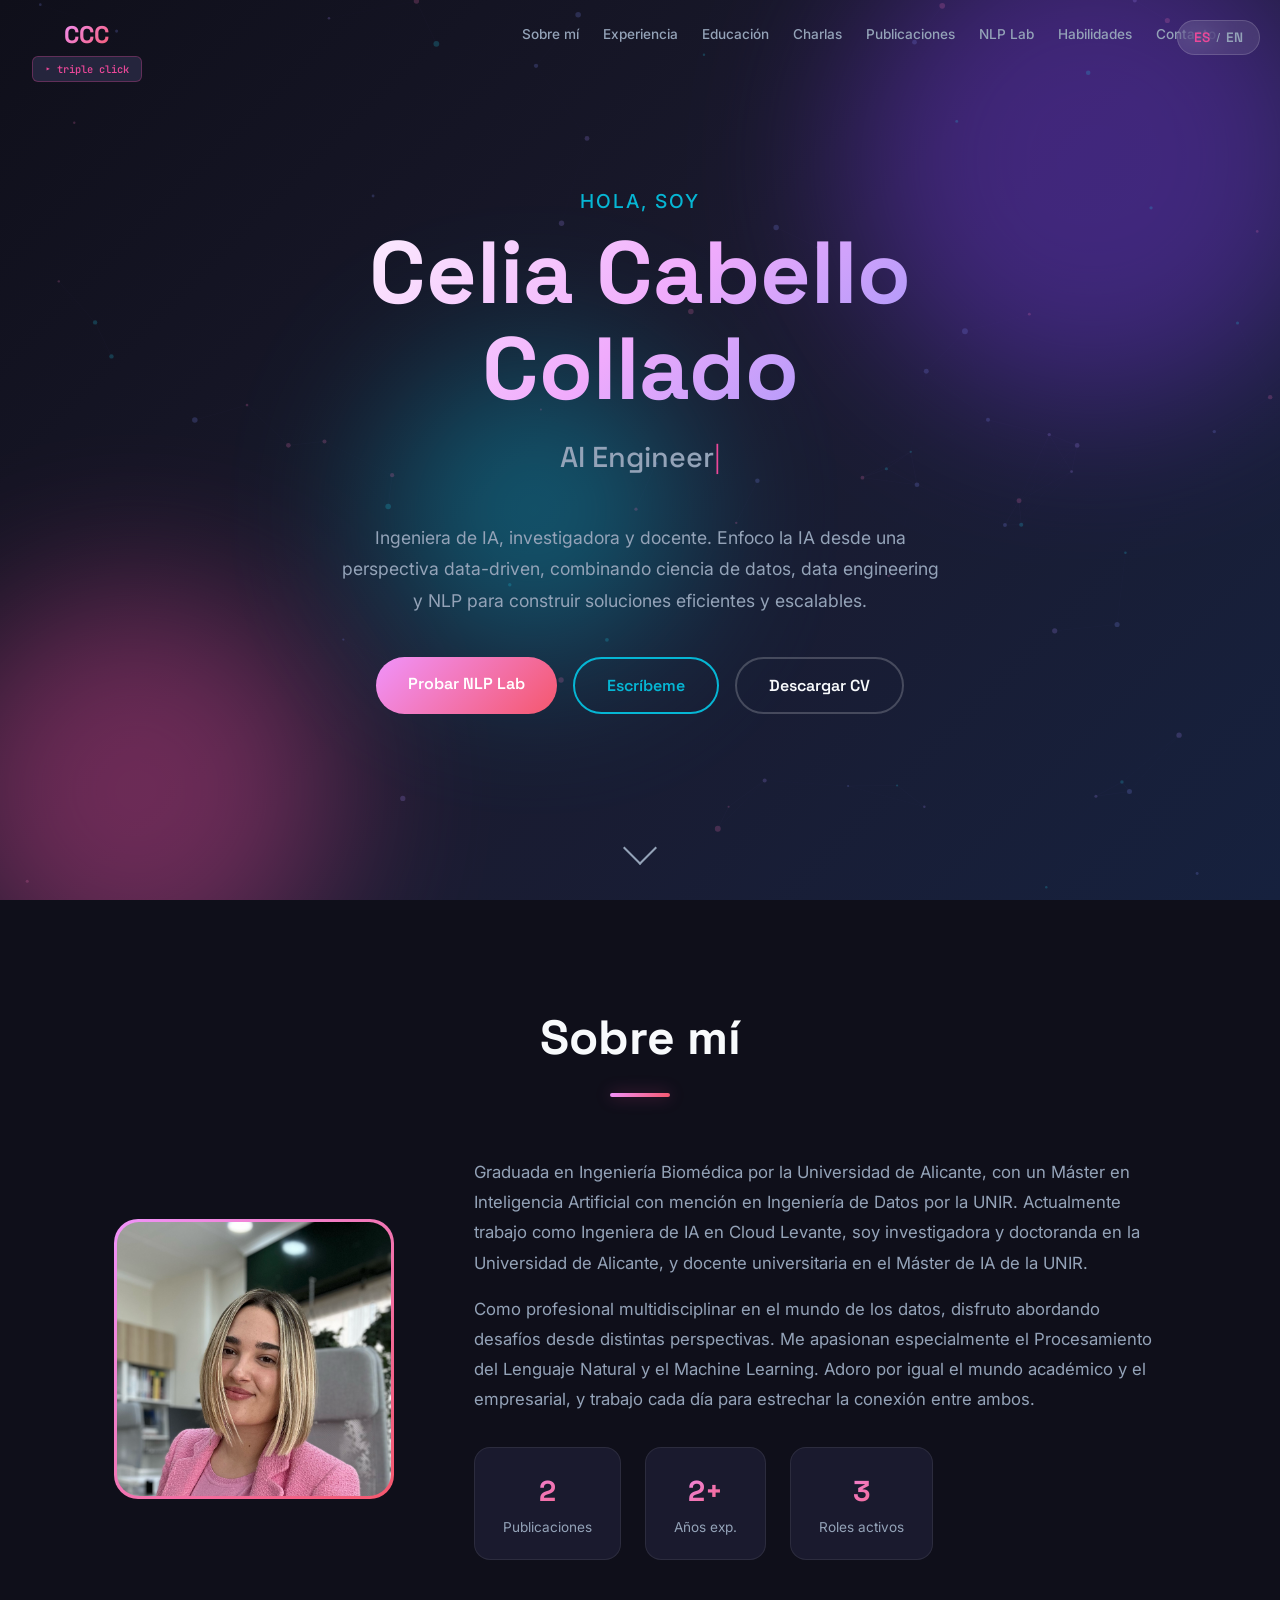
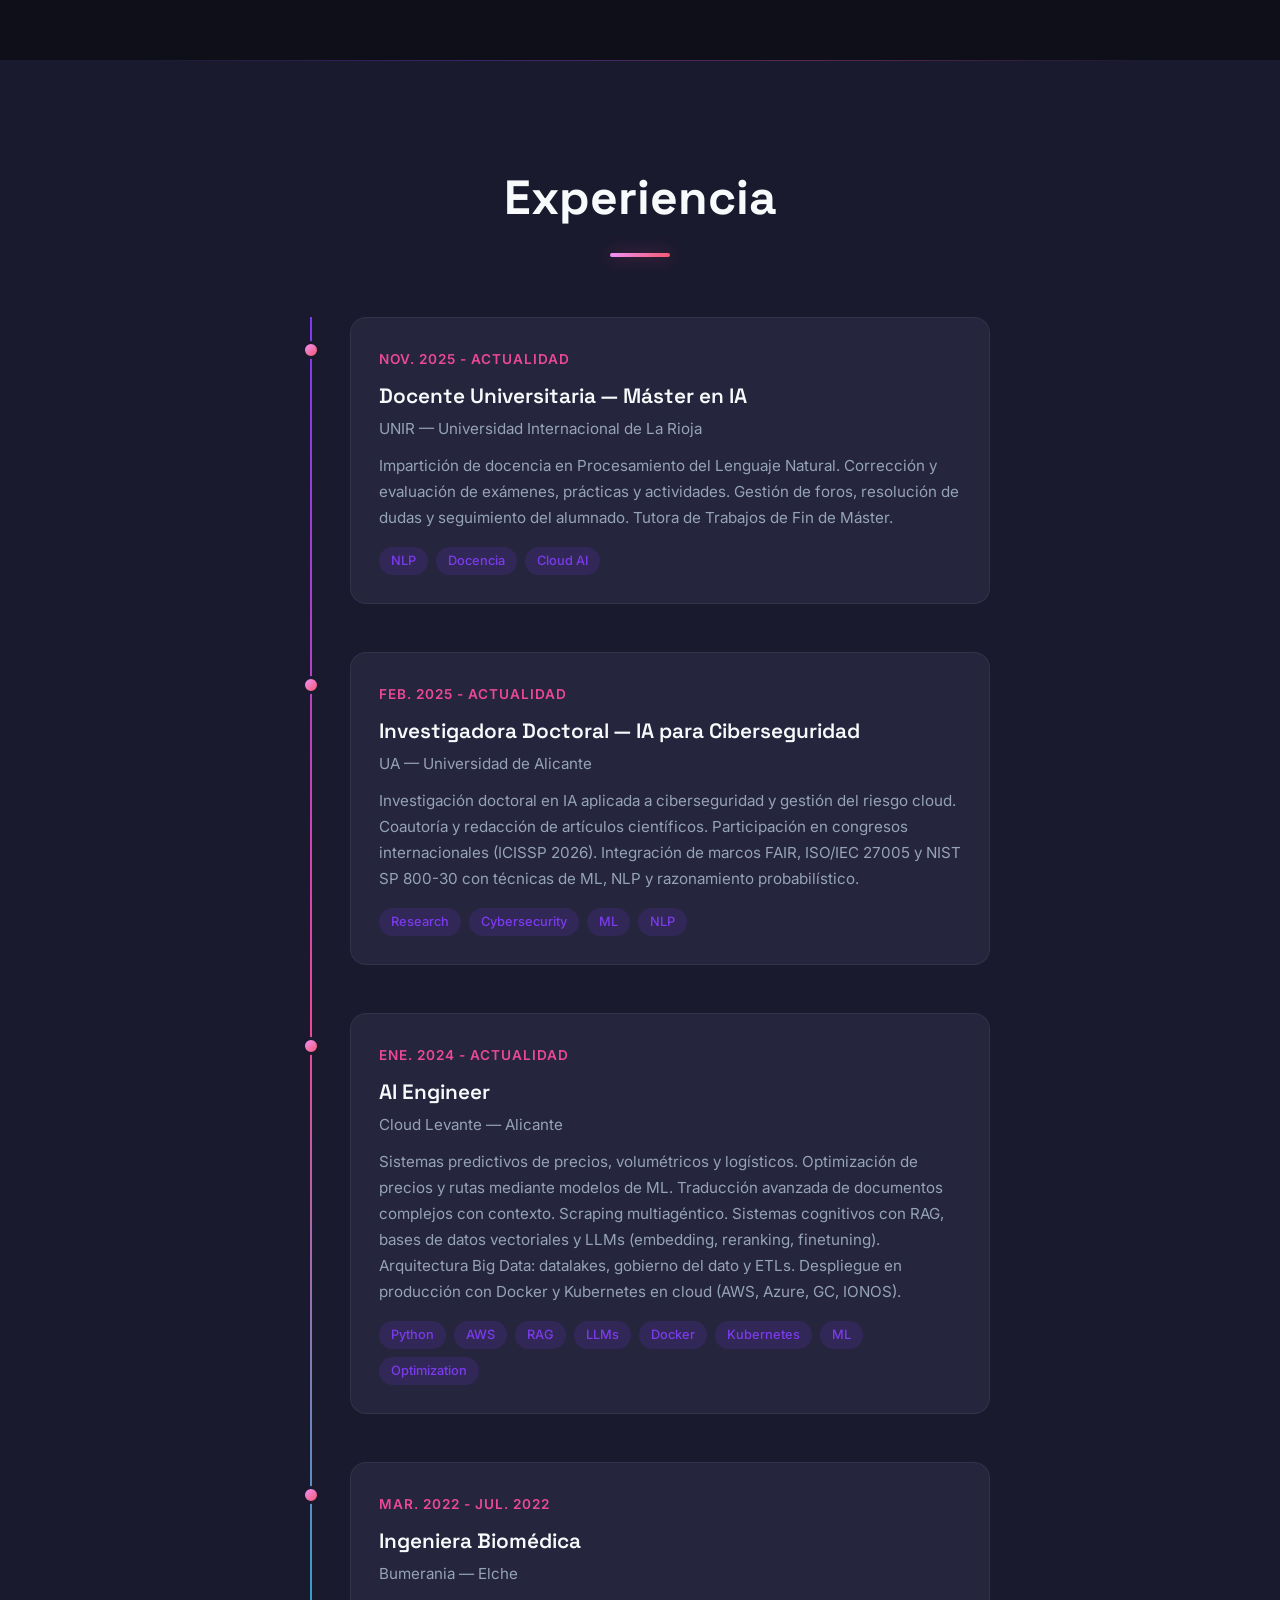
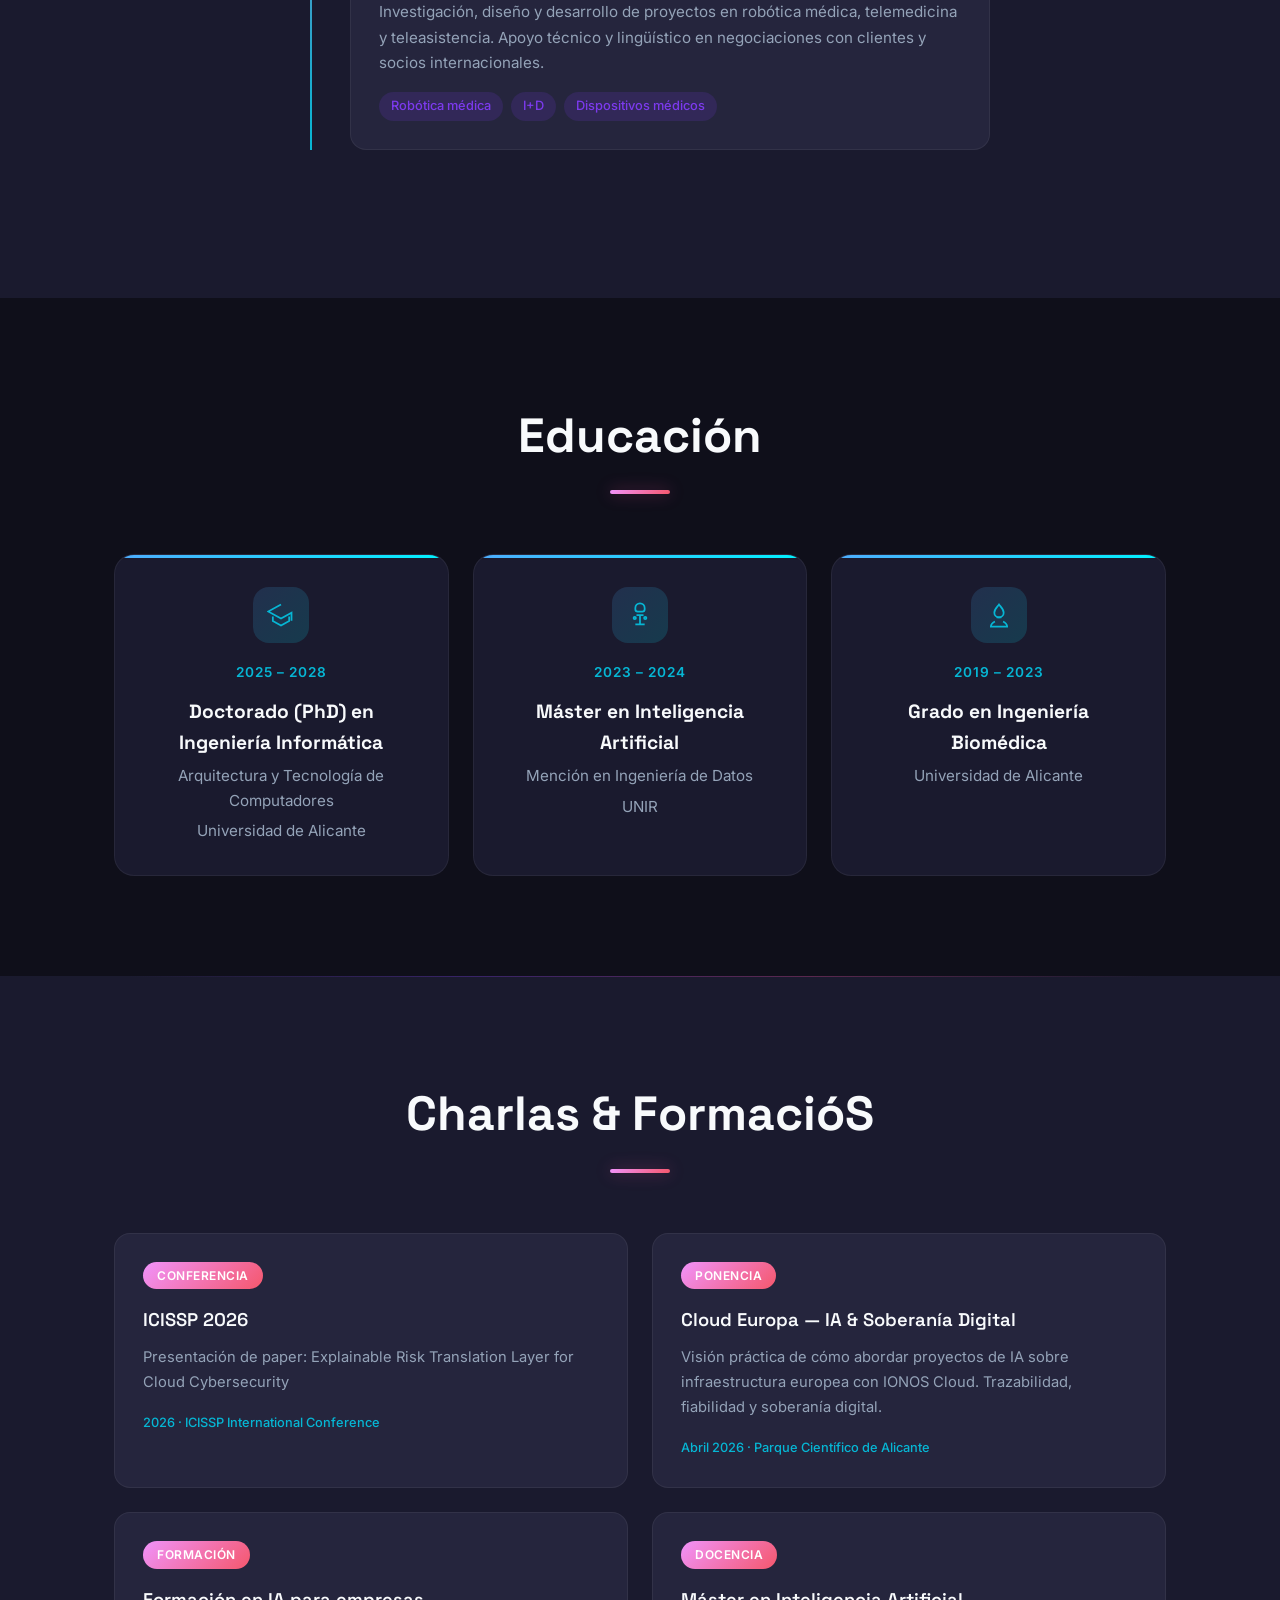
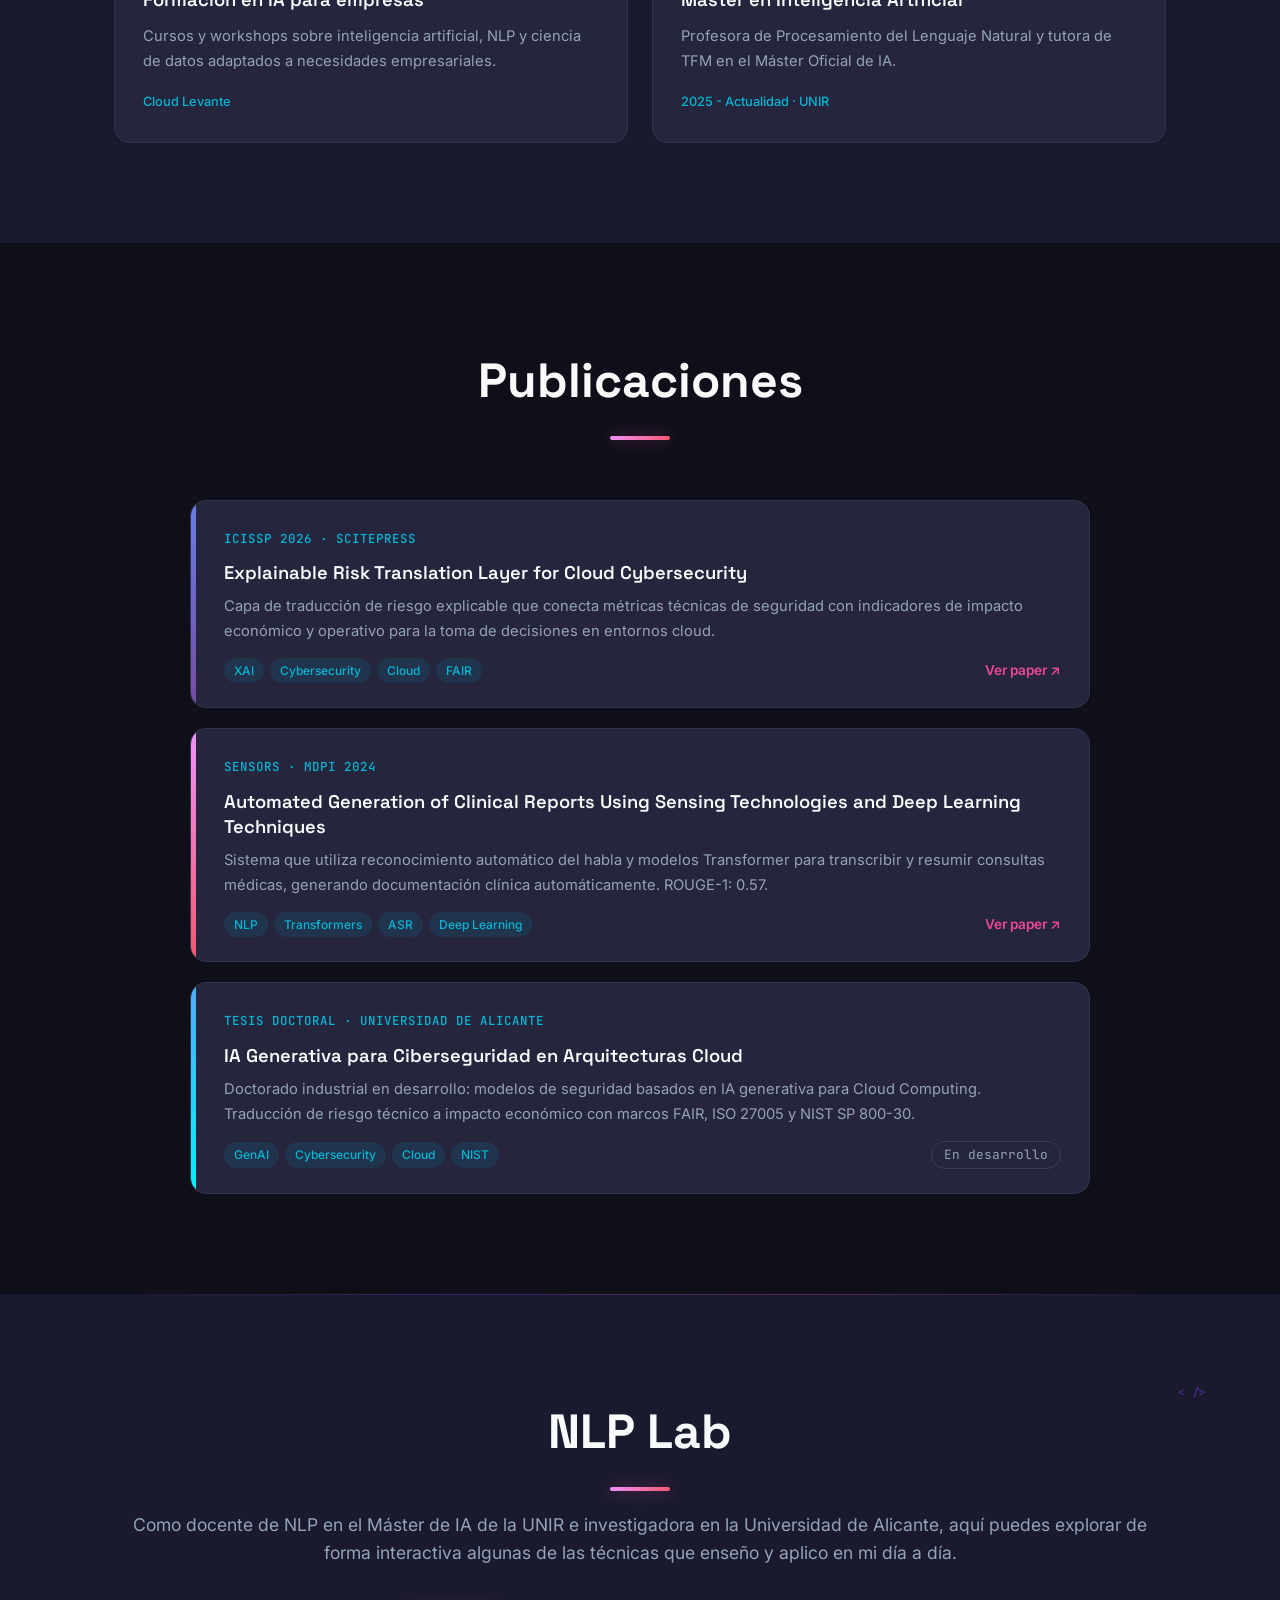
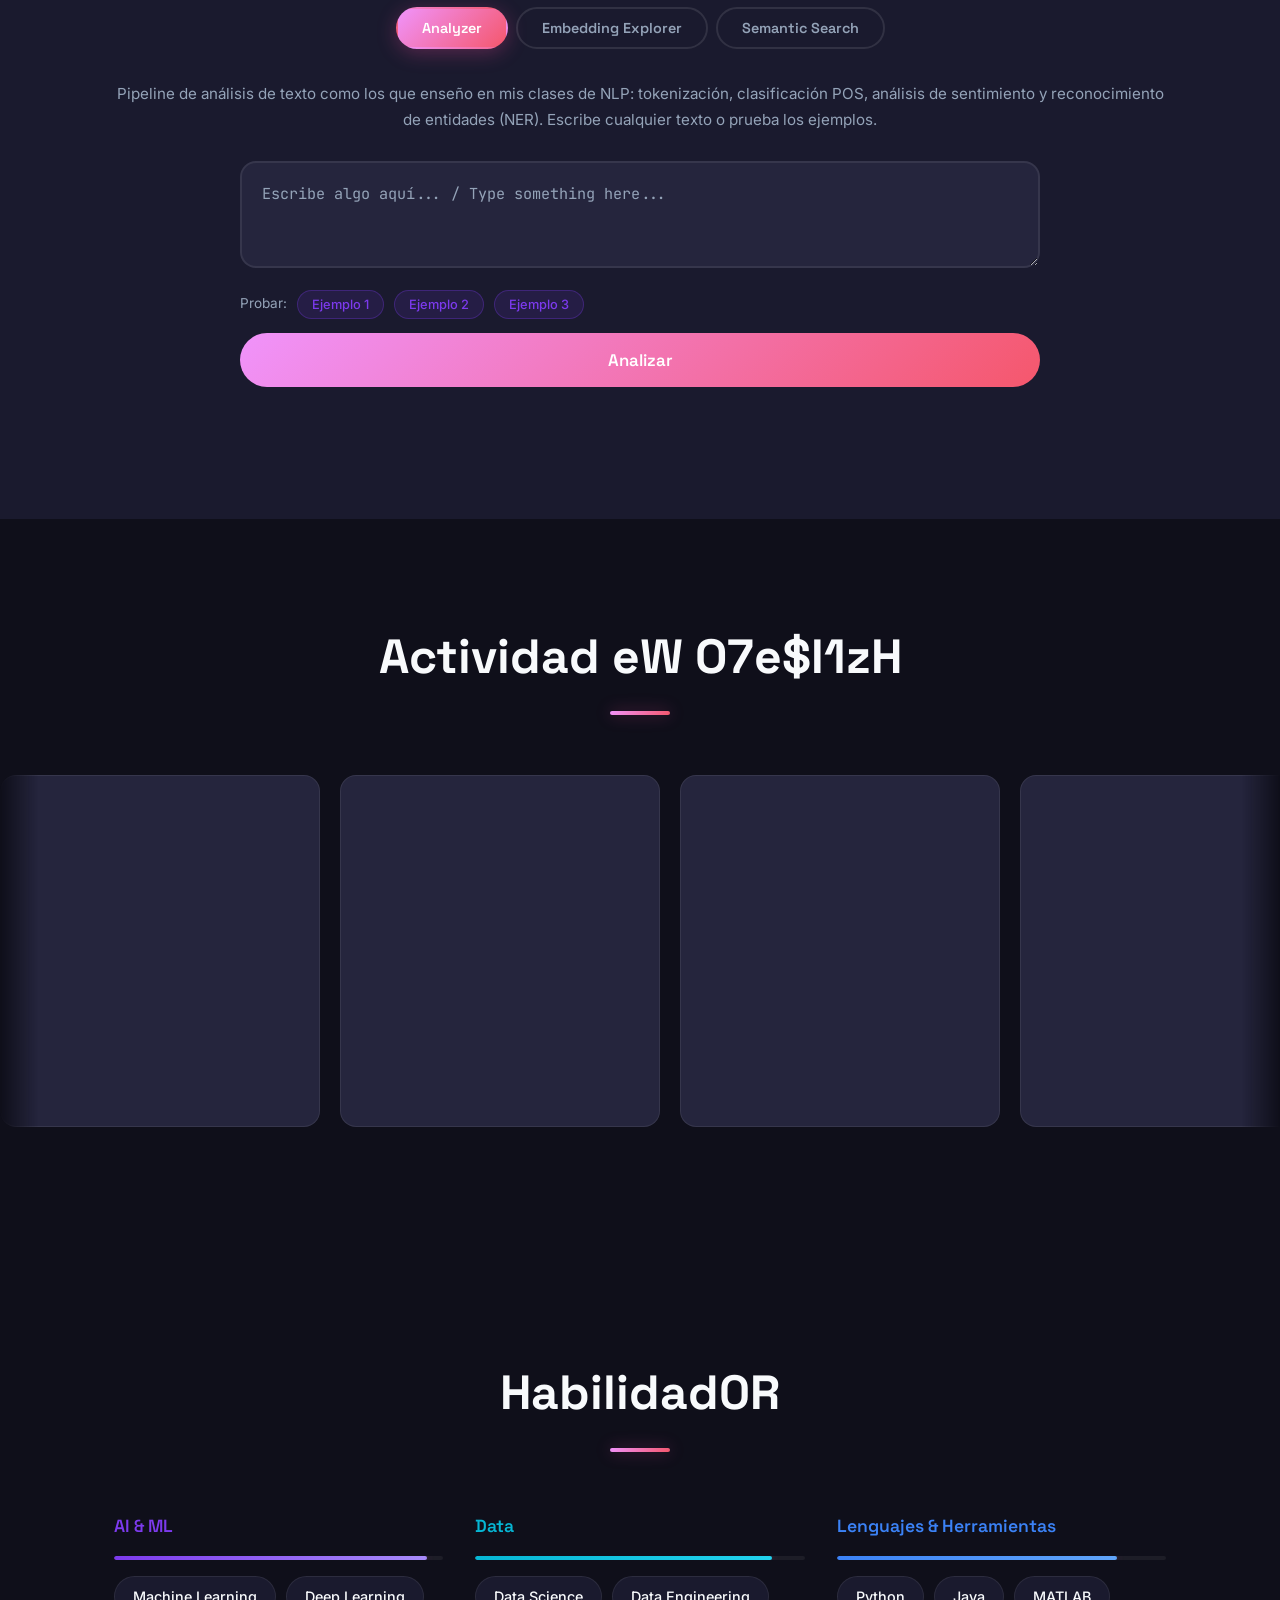
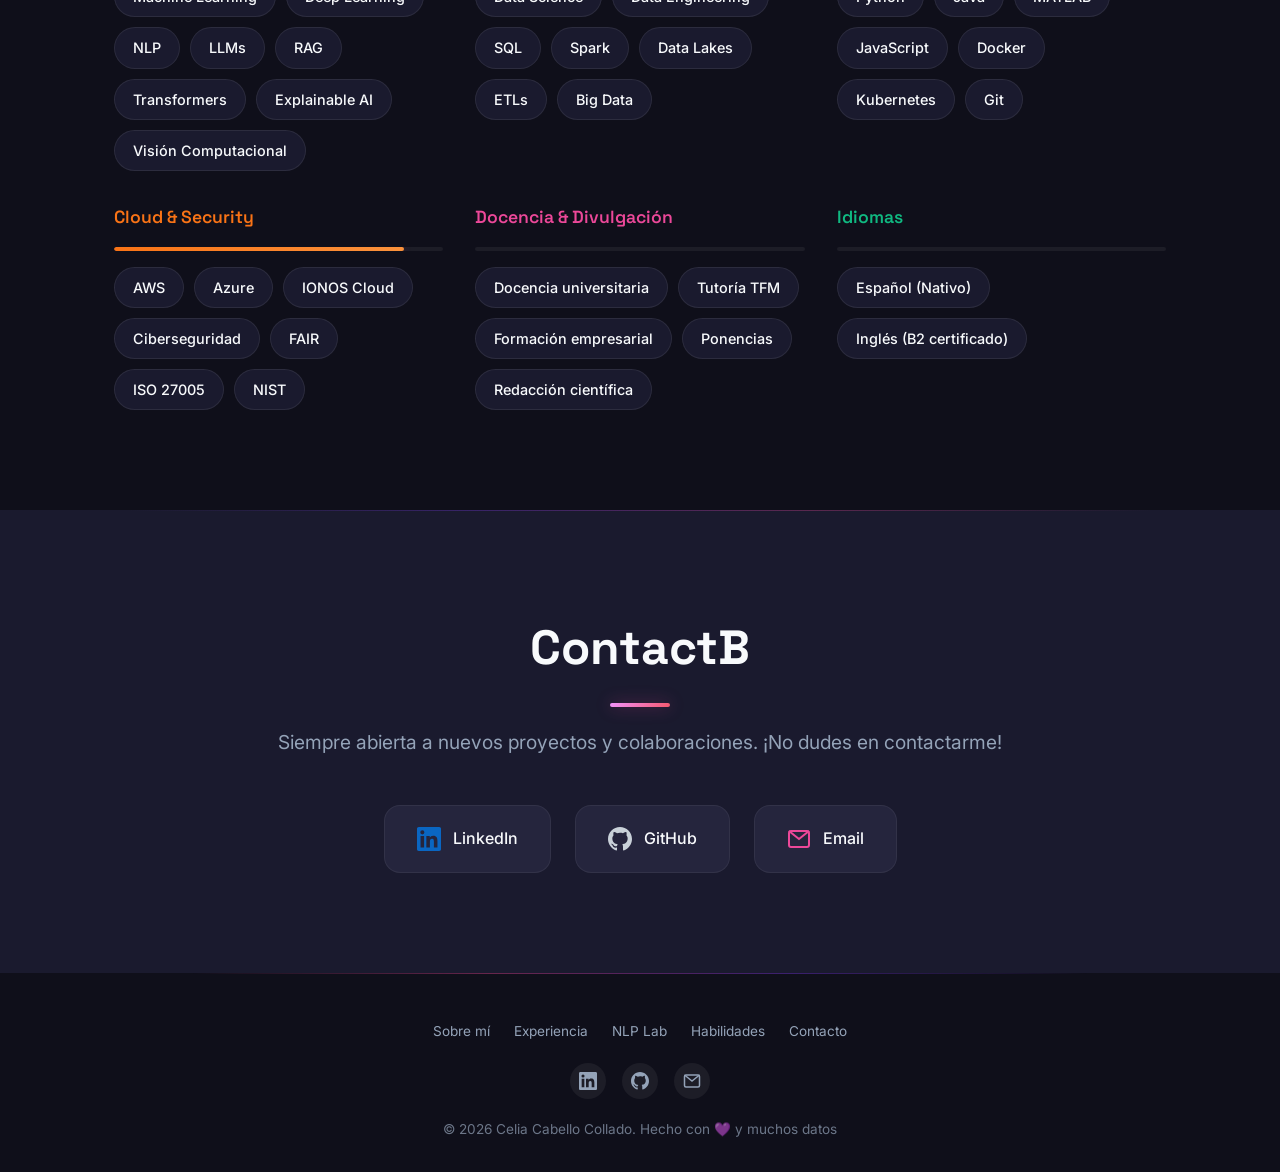
==== commit 9ff8ff05: "Add CV download link and include CV file" ====
--- a/index.html
+++ b/index.html
@@ -73,6 +73,7 @@
             <div class="hero-cta">
                 <a href="#nlp-lab" class="btn btn-primary" data-es="Probar NLP Lab" data-en="Try NLP Lab">Probar NLP Lab</a>
                 <a href="mailto:celiacabellocollado@gmail.com" class="btn btn-outline btn-email" data-es="Escríbeme" data-en="Write me">Escríbeme</a>
+                <a href="docs/cv_CeliaCabello.pdf" download="CeliaCabelloCV.pdf" class="btn btn-outline btn-download" data-es="Descargar CV" data-en="Download CV">Descargar CV</a>
             </div>
         </div>
         <div class="scroll-indicator">
--- a/styles.css
+++ b/styles.css
@@ -125,6 +125,74 @@
     -webkit-background-clip: text;
     background-clip: text;
     -webkit-text-fill-color: transparent;
+    position: relative;
+    cursor: pointer;
+    animation: logo-glow 5s ease-in-out infinite;
+    animation-delay: 3s;
+}
+
+@keyframes logo-glow {
+    0%, 80%, 100% { filter: brightness(1) drop-shadow(0 0 0px transparent); }
+    88% { filter: brightness(1.35) drop-shadow(0 0 10px rgba(236, 72, 153, 0.5)); }
+    94% { filter: brightness(1.15) drop-shadow(0 0 5px rgba(236, 72, 153, 0.25)); }
+}
+
+@keyframes hint-appear {
+    from { opacity: 0; transform: translateX(-50%) translateY(4px); }
+    to   { opacity: 1; transform: translateX(-50%) translateY(0); }
+}
+
+@keyframes hint-cursor-blink {
+    0%, 49% { opacity: 1; }
+    50%, 100% { opacity: 0; }
+}
+
+.nav-logo::after {
+    content: '▸ triple click';
+    position: absolute;
+    bottom: -28px;
+    left: 50%;
+    transform: translateX(-50%);
+    font-family: var(--font-mono);
+    font-size: 0.65rem;
+    font-weight: 500;
+    color: var(--pink);
+    -webkit-text-fill-color: var(--pink);
+    background: var(--dark-3);
+    -webkit-background-clip: unset;
+    background-clip: unset;
+    padding: 4px 12px;
+    border-radius: 6px;
+    border: 1px solid rgba(236, 72, 153, 0.3);
+    white-space: nowrap;
+    opacity: 0;
+    pointer-events: none;
+    animation: hint-appear 0.6s ease forwards;
+    animation-delay: 4s;
+}
+
+.nav-logo::before {
+    content: '▌';
+    position: absolute;
+    bottom: -28px;
+    left: calc(50% + 48px);
+    font-family: var(--font-mono);
+    font-size: 0.65rem;
+    color: var(--pink);
+    -webkit-text-fill-color: var(--pink);
+    background: transparent;
+    -webkit-background-clip: unset;
+    background-clip: unset;
+    opacity: 0;
+    pointer-events: none;
+    animation: hint-appear 0.6s ease forwards, hint-cursor-blink 0.8s step-end infinite;
+    animation-delay: 4s, 4.6s;
+}
+
+.nav-logo.egg-found::after,
+.nav-logo.egg-found::before {
+    animation: none;
+    opacity: 0;
 }
 
 .nav-links {
@@ -1910,6 +1978,8 @@
 /* ===== Mobile Responsive ===== */
 @media (max-width: 768px) {
     .cursor-glow { display: none; }
+    .nav-logo::after, .nav-logo::before { display: none; }
+    .nav-logo { animation: none; }
 
     .nav-links {
         display: none;
